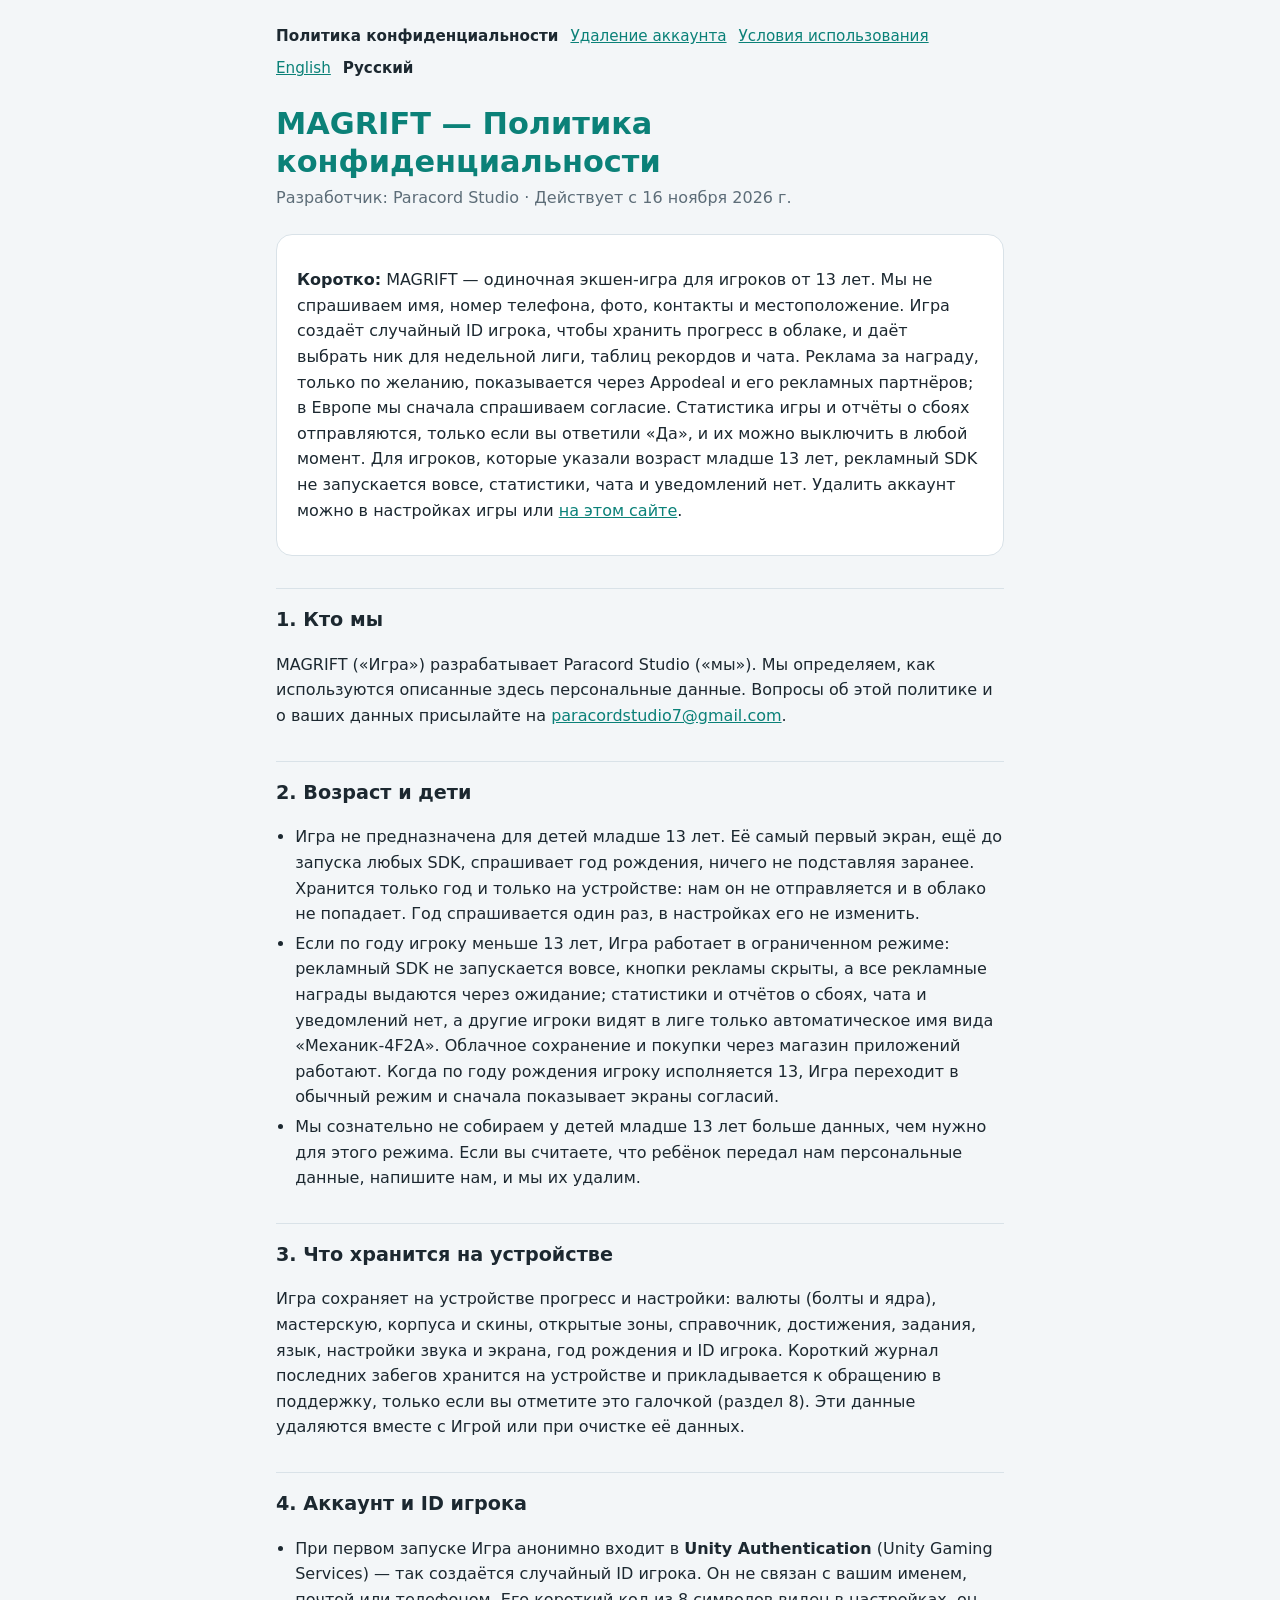
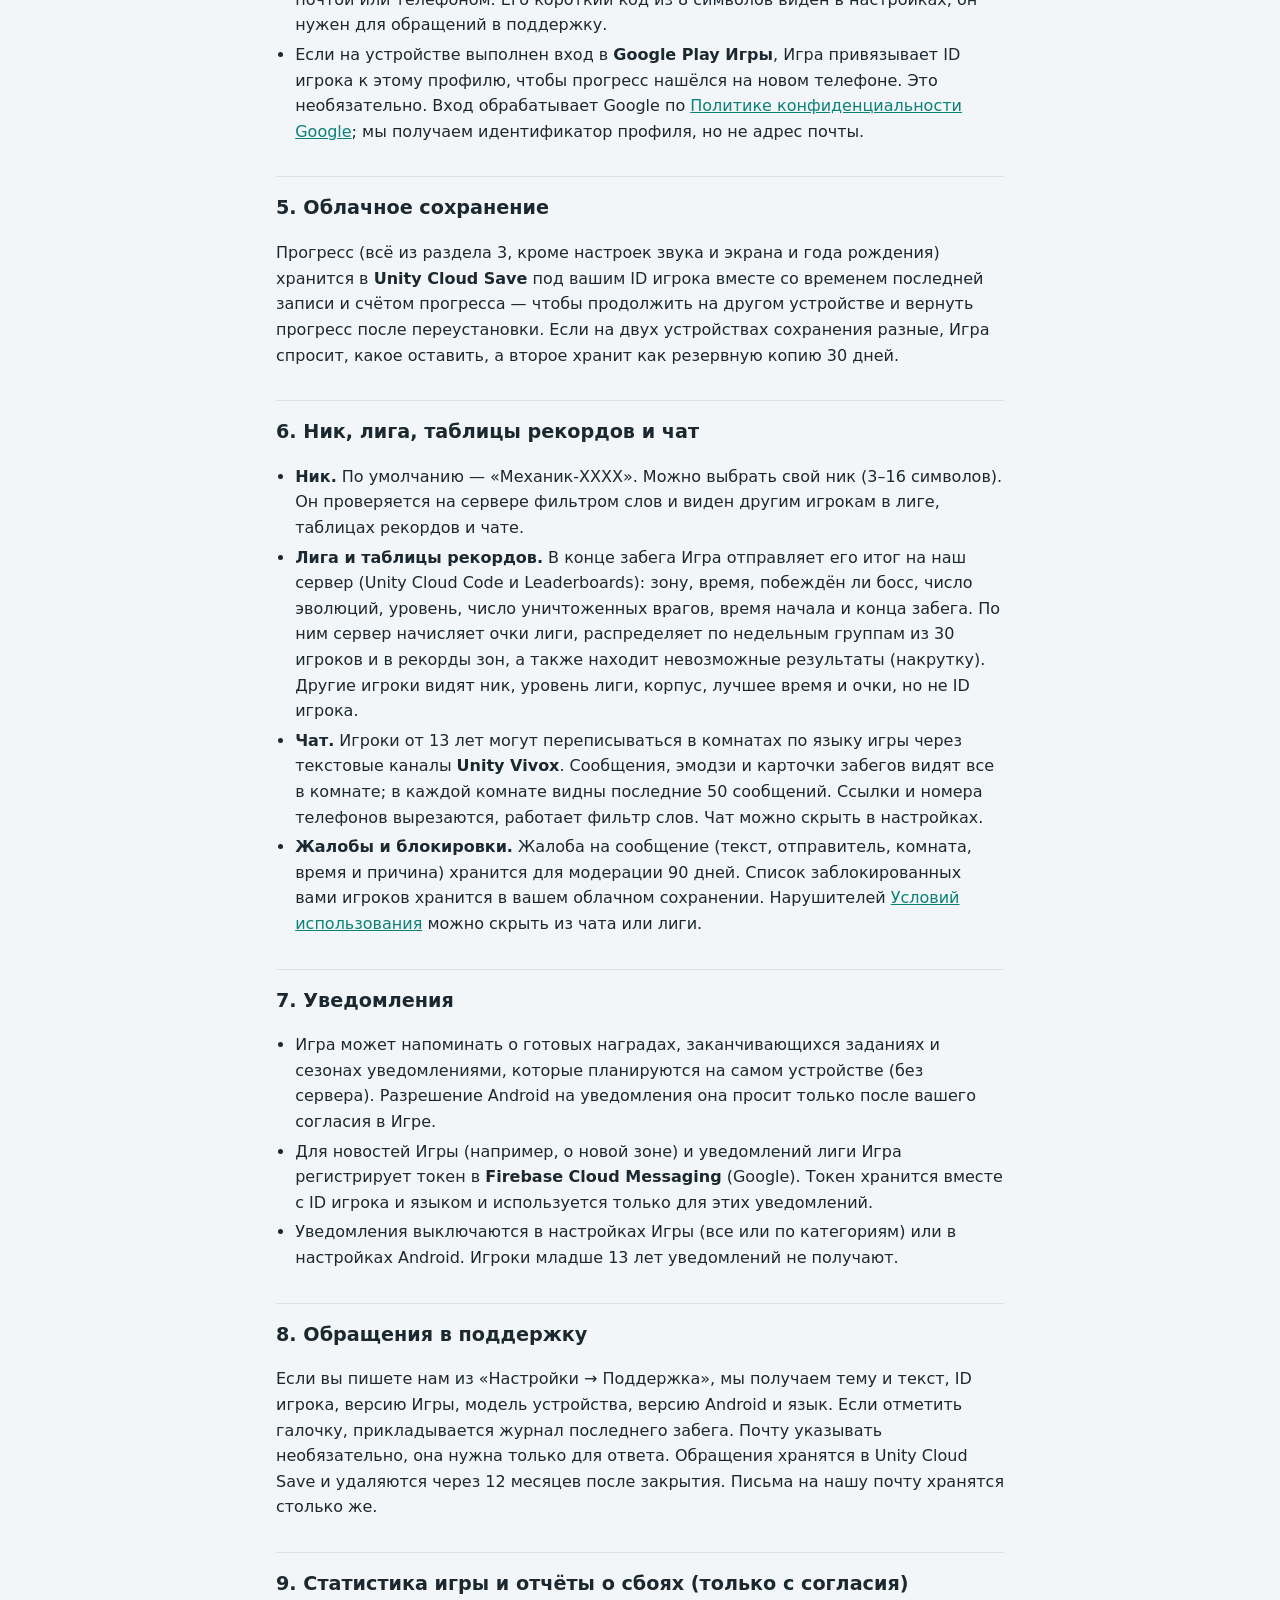
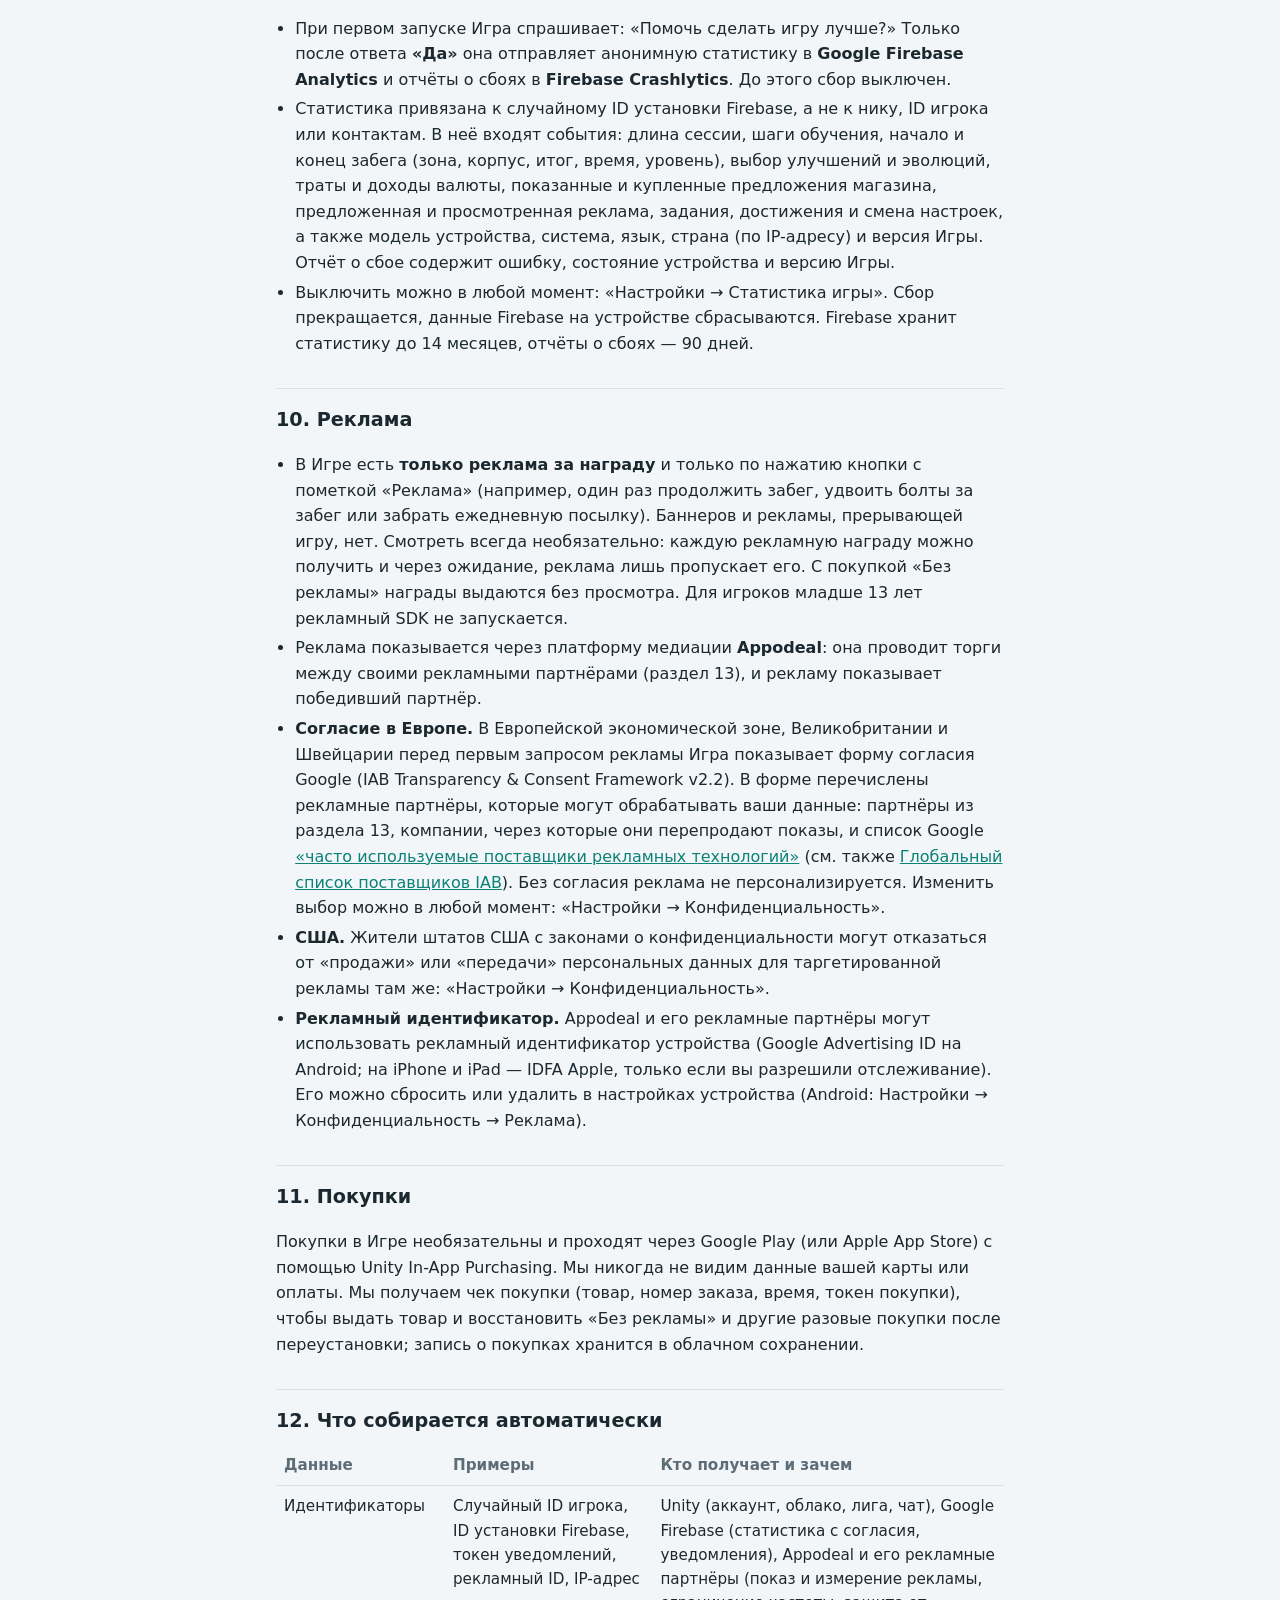
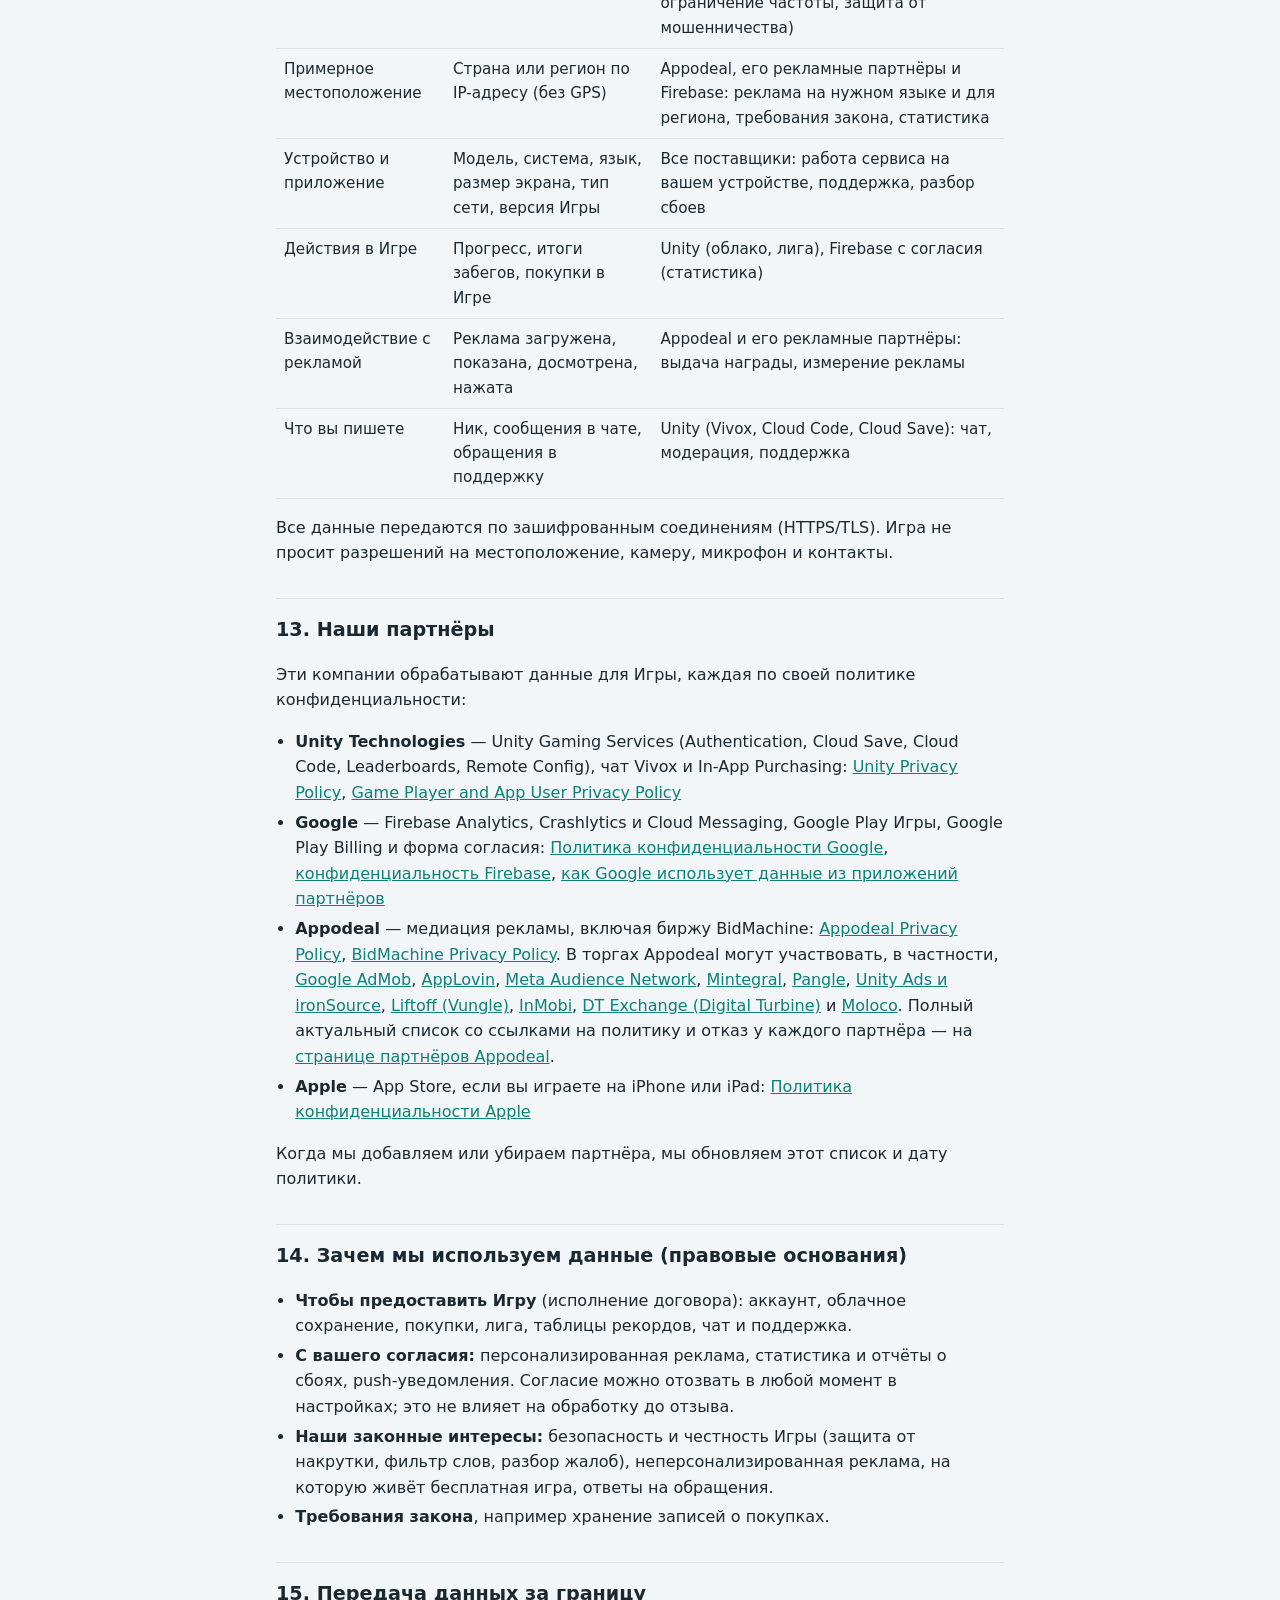
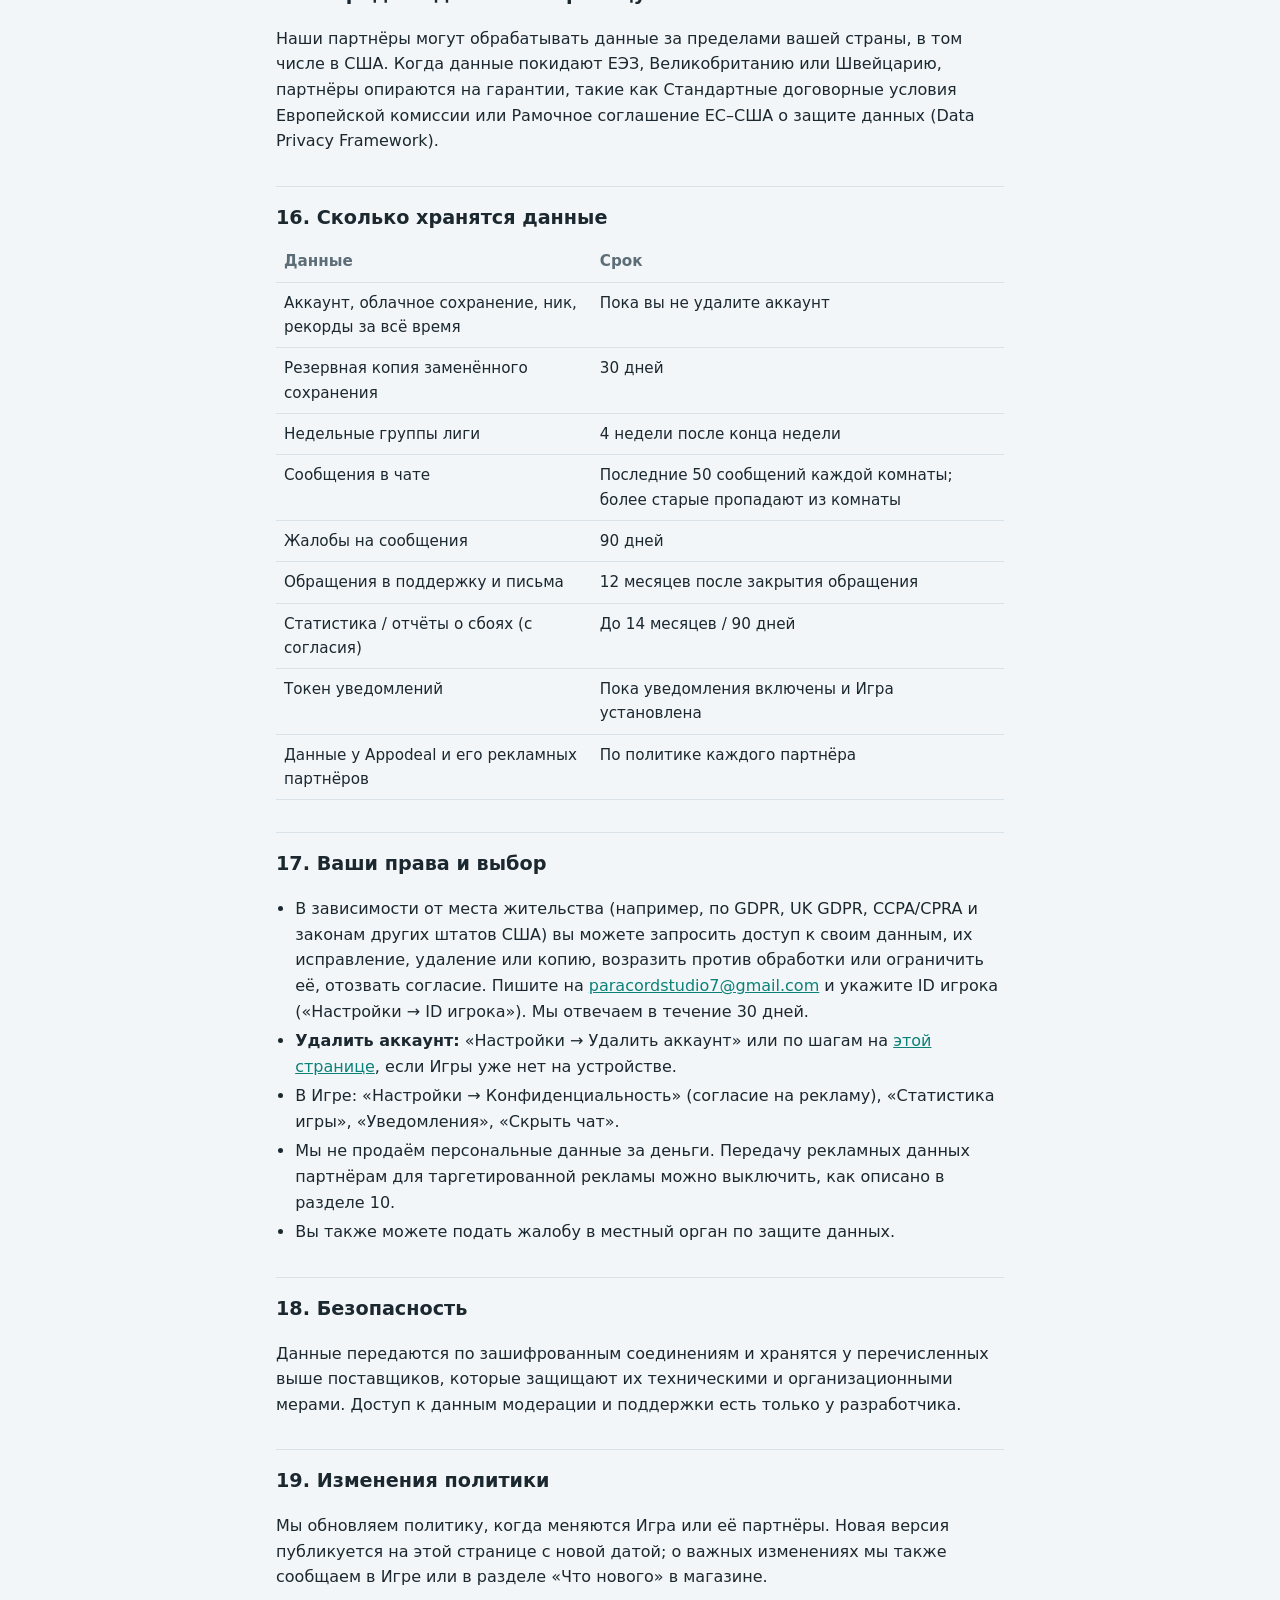
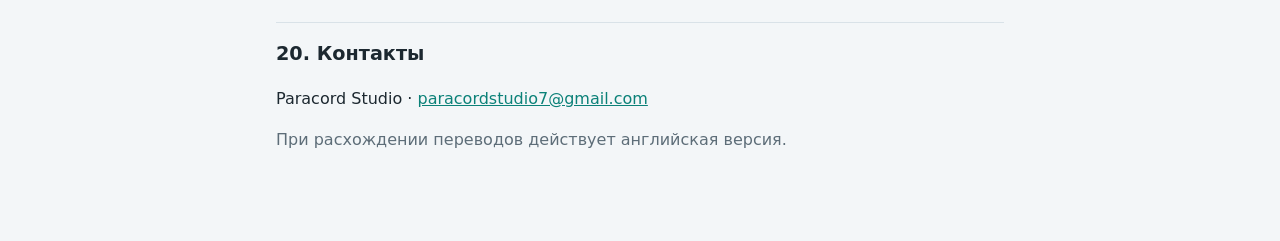
==== ru/index.html @ 168a45c0 "Ads through Appodeal instead of LevelPlay (partners list linked), age kept only on the device, under" ====
<!doctype html>
<html lang="ru">
<head>
<meta charset="utf-8">
<meta name="viewport" content="width=device-width, initial-scale=1">
<title>MAGRIFT — Политика конфиденциальности</title>
<link rel="stylesheet" href="../style.css">
</head>
<body>
<main>
  <nav>
    <span><strong>Политика конфиденциальности</strong> <a href="delete-account.html">Удаление аккаунта</a> <a href="terms.html">Условия использования</a></span>
    <span><a href="../">English</a> <strong>Русский</strong></span>
  </nav>

  <h1>MAGRIFT — Политика конфиденциальности</h1>
  <p class="meta">Разработчик: Paracord Studio · Действует с 16 ноября 2026 г.</p>

  <div class="card">
    <p><strong>Коротко:</strong> MAGRIFT — одиночная экшен-игра для игроков от 13 лет. Мы не спрашиваем имя, номер телефона,
    фото, контакты и местоположение. Игра создаёт случайный ID игрока, чтобы хранить прогресс в облаке, и даёт выбрать ник
    для недельной лиги, таблиц рекордов и чата. Реклама за награду, только по желанию, показывается через Appodeal и его
    рекламных партнёров; в Европе мы сначала спрашиваем согласие. Статистика игры и отчёты о сбоях отправляются, только если
    вы ответили «Да», и их можно выключить в любой момент. Для игроков, которые указали возраст младше 13 лет, рекламный SDK
    не запускается вовсе, статистики, чата и уведомлений нет. Удалить аккаунт можно в настройках игры или
    <a href="delete-account.html">на этом сайте</a>.</p>
  </div>

  <h2>1. Кто мы</h2>
  <p>MAGRIFT («Игра») разрабатывает Paracord Studio («мы»). Мы определяем, как используются описанные здесь персональные
  данные. Вопросы об этой политике и о ваших данных присылайте на
  <a href="mailto:paracordstudio7@gmail.com">paracordstudio7@gmail.com</a>.</p>

  <h2>2. Возраст и дети</h2>
  <ul>
    <li>Игра не предназначена для детей младше 13 лет. Её самый первый экран, ещё до запуска любых SDK, спрашивает год
    рождения, ничего не подставляя заранее. Хранится только год и только на устройстве: нам он не отправляется и в облако
    не попадает. Год спрашивается один раз, в настройках его не изменить.</li>
    <li>Если по году игроку меньше 13 лет, Игра работает в ограниченном режиме: рекламный SDK не запускается вовсе, кнопки
    рекламы скрыты, а все рекламные награды выдаются через ожидание; статистики и отчётов о сбоях, чата и уведомлений нет,
    а другие игроки видят в лиге только автоматическое имя вида «Механик-4F2A». Облачное сохранение и покупки через магазин
    приложений работают. Когда по году рождения игроку исполняется 13, Игра переходит в обычный режим и сначала показывает
    экраны согласий.</li>
    <li>Мы сознательно не собираем у детей младше 13 лет больше данных, чем нужно для этого режима. Если вы считаете, что
    ребёнок передал нам персональные данные, напишите нам, и мы их удалим.</li>
  </ul>

  <h2>3. Что хранится на устройстве</h2>
  <p>Игра сохраняет на устройстве прогресс и настройки: валюты (болты и ядра), мастерскую, корпуса и скины, открытые зоны,
  справочник, достижения, задания, язык, настройки звука и экрана, год рождения и ID игрока. Короткий журнал последних
  забегов хранится на устройстве и прикладывается к обращению в поддержку, только если вы отметите это галочкой (раздел 8).
  Эти данные удаляются вместе с Игрой или при очистке её данных.</p>

  <h2>4. Аккаунт и ID игрока</h2>
  <ul>
    <li>При первом запуске Игра анонимно входит в <strong>Unity Authentication</strong> (Unity Gaming Services) — так
    создаётся случайный ID игрока. Он не связан с вашим именем, почтой или телефоном. Его короткий код из 8 символов виден в
    настройках, он нужен для обращений в поддержку.</li>
    <li>Если на устройстве выполнен вход в <strong>Google Play Игры</strong>, Игра привязывает ID игрока к этому профилю,
    чтобы прогресс нашёлся на новом телефоне. Это необязательно. Вход обрабатывает Google по
    <a href="https://policies.google.com/privacy" rel="noopener">Политике конфиденциальности Google</a>; мы получаем
    идентификатор профиля, но не адрес почты.</li>
  </ul>

  <h2>5. Облачное сохранение</h2>
  <p>Прогресс (всё из раздела 3, кроме настроек звука и экрана и года рождения) хранится в <strong>Unity Cloud Save</strong> под вашим ID
  игрока вместе со временем последней записи и счётом прогресса — чтобы продолжить на другом устройстве и вернуть прогресс
  после переустановки. Если на двух устройствах сохранения разные, Игра спросит, какое оставить, а второе хранит как
  резервную копию 30 дней.</p>

  <h2>6. Ник, лига, таблицы рекордов и чат</h2>
  <ul>
    <li><strong>Ник.</strong> По умолчанию — «Механик-XXXX». Можно выбрать свой ник (3–16 символов). Он проверяется на
    сервере фильтром слов и виден другим игрокам в лиге, таблицах рекордов и чате.</li>
    <li><strong>Лига и таблицы рекордов.</strong> В конце забега Игра отправляет его итог на наш сервер (Unity Cloud Code и
    Leaderboards): зону, время, побеждён ли босс, число эволюций, уровень, число уничтоженных врагов, время начала и конца
    забега. По ним сервер начисляет очки лиги, распределяет по недельным группам из 30 игроков и в рекорды зон, а также
    находит невозможные результаты (накрутку). Другие игроки видят ник, уровень лиги, корпус, лучшее время и очки, но не ID
    игрока.</li>
    <li><strong>Чат.</strong> Игроки от 13 лет могут переписываться в комнатах по языку игры через текстовые каналы
    <strong>Unity Vivox</strong>. Сообщения, эмодзи и карточки забегов видят все в комнате; в каждой комнате видны последние
    50 сообщений. Ссылки и номера телефонов вырезаются, работает фильтр слов. Чат можно скрыть в настройках.</li>
    <li><strong>Жалобы и блокировки.</strong> Жалоба на сообщение (текст, отправитель, комната, время и причина) хранится для
    модерации 90 дней. Список заблокированных вами игроков хранится в вашем облачном сохранении. Нарушителей
    <a href="terms.html">Условий использования</a> можно скрыть из чата или лиги.</li>
  </ul>

  <h2>7. Уведомления</h2>
  <ul>
    <li>Игра может напоминать о готовых наградах, заканчивающихся заданиях и сезонах уведомлениями, которые планируются на
    самом устройстве (без сервера). Разрешение Android на уведомления она просит только после вашего согласия в Игре.</li>
    <li>Для новостей Игры (например, о новой зоне) и уведомлений лиги Игра регистрирует токен в <strong>Firebase Cloud
    Messaging</strong> (Google). Токен хранится вместе с ID игрока и языком и используется только для этих уведомлений.</li>
    <li>Уведомления выключаются в настройках Игры (все или по категориям) или в настройках Android. Игроки младше 13 лет
    уведомлений не получают.</li>
  </ul>

  <h2>8. Обращения в поддержку</h2>
  <p>Если вы пишете нам из «Настройки → Поддержка», мы получаем тему и текст, ID игрока, версию Игры, модель устройства,
  версию Android и язык. Если отметить галочку, прикладывается журнал последнего забега. Почту указывать необязательно, она
  нужна только для ответа. Обращения хранятся в Unity Cloud Save и удаляются через 12 месяцев после закрытия. Письма на нашу
  почту хранятся столько же.</p>

  <h2>9. Статистика игры и отчёты о сбоях (только с согласия)</h2>
  <ul>
    <li>При первом запуске Игра спрашивает: «Помочь сделать игру лучше?» Только после ответа <strong>«Да»</strong> она
    отправляет анонимную статистику в <strong>Google Firebase Analytics</strong> и отчёты о сбоях в <strong>Firebase
    Crashlytics</strong>. До этого сбор выключен.</li>
    <li>Статистика привязана к случайному ID установки Firebase, а не к нику, ID игрока или контактам. В неё входят события:
    длина сессии, шаги обучения, начало и конец забега (зона, корпус, итог, время, уровень), выбор улучшений и эволюций,
    траты и доходы валюты, показанные и купленные предложения магазина, предложенная и просмотренная реклама, задания,
    достижения и смена настроек, а также модель устройства, система, язык, страна (по IP-адресу) и версия Игры. Отчёт о сбое
    содержит ошибку, состояние устройства и версию Игры.</li>
    <li>Выключить можно в любой момент: «Настройки → Статистика игры». Сбор прекращается, данные Firebase на устройстве
    сбрасываются. Firebase хранит статистику до 14 месяцев, отчёты о сбоях — 90 дней.</li>
  </ul>

  <h2>10. Реклама</h2>
  <ul>
    <li>В Игре есть <strong>только реклама за награду</strong> и только по нажатию кнопки с пометкой «Реклама» (например,
    один раз продолжить забег, удвоить болты за забег или забрать ежедневную посылку). Баннеров и рекламы, прерывающей игру,
    нет. Смотреть всегда необязательно: каждую рекламную награду можно получить и через ожидание, реклама лишь пропускает
    его. С покупкой «Без рекламы» награды выдаются без просмотра. Для игроков младше 13 лет рекламный SDK не запускается.</li>
    <li>Реклама показывается через платформу медиации <strong>Appodeal</strong>: она проводит торги между своими рекламными
    партнёрами (раздел 13), и рекламу показывает победивший партнёр.</li>
    <li><strong>Согласие в Европе.</strong> В Европейской экономической зоне, Великобритании и Швейцарии перед первым
    запросом рекламы Игра показывает форму согласия Google (IAB Transparency &amp; Consent Framework v2.2). В форме перечислены
    рекламные партнёры, которые могут обрабатывать ваши данные: партнёры из раздела 13, компании, через которые они перепродают
    показы, и список Google <a href="https://support.google.com/admob/answer/9012903" rel="noopener">«часто используемые
    поставщики рекламных технологий»</a> (см. также <a href="https://iabeurope.eu/vendor-list-tcf/" rel="noopener">Глобальный
    список поставщиков IAB</a>). Без согласия реклама не персонализируется. Изменить выбор можно в любой момент: «Настройки →
    Конфиденциальность».</li>
    <li><strong>США.</strong> Жители штатов США с законами о конфиденциальности могут отказаться от «продажи» или «передачи»
    персональных данных для таргетированной рекламы там же: «Настройки → Конфиденциальность».</li>
    <li><strong>Рекламный идентификатор.</strong> Appodeal и его рекламные партнёры могут использовать рекламный идентификатор устройства
    (Google Advertising ID на Android; на iPhone и iPad — IDFA Apple, только если вы разрешили отслеживание). Его можно
    сбросить или удалить в настройках устройства (Android: Настройки → Конфиденциальность → Реклама).</li>
  </ul>

  <h2>11. Покупки</h2>
  <p>Покупки в Игре необязательны и проходят через Google Play (или Apple App Store) с помощью Unity In-App Purchasing. Мы
  никогда не видим данные вашей карты или оплаты. Мы получаем чек покупки (товар, номер заказа, время, токен покупки), чтобы
  выдать товар и восстановить «Без рекламы» и другие разовые покупки после переустановки; запись о покупках хранится в
  облачном сохранении.</p>

  <h2>12. Что собирается автоматически</h2>
  <div class="table-wrap">
  <table>
    <thead><tr><th>Данные</th><th>Примеры</th><th>Кто получает и зачем</th></tr></thead>
    <tbody>
      <tr><td>Идентификаторы</td><td>Случайный ID игрока, ID установки Firebase, токен уведомлений, рекламный ID, IP-адрес</td><td>Unity (аккаунт, облако, лига, чат), Google Firebase (статистика с согласия, уведомления), Appodeal и его рекламные партнёры (показ и измерение рекламы, ограничение частоты, защита от мошенничества)</td></tr>
      <tr><td>Примерное местоположение</td><td>Страна или регион по IP-адресу (без GPS)</td><td>Appodeal, его рекламные партнёры и Firebase: реклама на нужном языке и для региона, требования закона, статистика</td></tr>
      <tr><td>Устройство и приложение</td><td>Модель, система, язык, размер экрана, тип сети, версия Игры</td><td>Все поставщики: работа сервиса на вашем устройстве, поддержка, разбор сбоев</td></tr>
      <tr><td>Действия в Игре</td><td>Прогресс, итоги забегов, покупки в Игре</td><td>Unity (облако, лига), Firebase с согласия (статистика)</td></tr>
      <tr><td>Взаимодействие с рекламой</td><td>Реклама загружена, показана, досмотрена, нажата</td><td>Appodeal и его рекламные партнёры: выдача награды, измерение рекламы</td></tr>
      <tr><td>Что вы пишете</td><td>Ник, сообщения в чате, обращения в поддержку</td><td>Unity (Vivox, Cloud Code, Cloud Save): чат, модерация, поддержка</td></tr>
    </tbody>
  </table>
  </div>
  <p>Все данные передаются по зашифрованным соединениям (HTTPS/TLS). Игра не просит разрешений на местоположение, камеру,
  микрофон и контакты.</p>

  <h2>13. Наши партнёры</h2>
  <p>Эти компании обрабатывают данные для Игры, каждая по своей политике конфиденциальности:</p>
  <ul>
    <li><strong>Unity Technologies</strong> — Unity Gaming Services (Authentication, Cloud Save, Cloud Code, Leaderboards,
    Remote Config), чат Vivox и In-App Purchasing:
    <a href="https://unity.com/legal/privacy-policy" rel="noopener">Unity Privacy Policy</a>,
    <a href="https://unity.com/legal/game-player-and-app-user-privacy-policy" rel="noopener">Game Player and App User Privacy Policy</a></li>
    <li><strong>Google</strong> — Firebase Analytics, Crashlytics и Cloud Messaging, Google Play Игры, Google Play Billing
    и форма согласия: <a href="https://policies.google.com/privacy" rel="noopener">Политика конфиденциальности
    Google</a>, <a href="https://firebase.google.com/support/privacy" rel="noopener">конфиденциальность Firebase</a>,
    <a href="https://policies.google.com/technologies/partner-sites" rel="noopener">как Google использует данные из приложений
    партнёров</a></li>
    <li><strong>Appodeal</strong> — медиация рекламы, включая биржу BidMachine:
    <a href="https://appodeal.com/privacy-policy/" rel="noopener">Appodeal Privacy Policy</a>,
    <a href="https://www.bidmachine.com/privacy-policy" rel="noopener">BidMachine Privacy Policy</a>.
    В торгах Appodeal могут участвовать, в частности,
      <a href="https://policies.google.com/privacy" rel="noopener">Google AdMob</a>,
      <a href="https://legal.applovin.com/privacy/" rel="noopener">AppLovin</a>,
      <a href="https://www.facebook.com/privacy/policy/" rel="noopener">Meta Audience Network</a>,
      <a href="https://www.mintegral.com/en/privacy" rel="noopener">Mintegral</a>,
      <a href="https://www.pangleglobal.com/privacy/enduser-en" rel="noopener">Pangle</a>,
      <a href="https://unity.com/legal/game-player-and-app-user-privacy-policy" rel="noopener">Unity Ads и ironSource</a>,
      <a href="https://liftoff.ai/privacy-policy/" rel="noopener">Liftoff (Vungle)</a>,
      <a href="https://advertising.inmobi.com/privacy-policy" rel="noopener">InMobi</a>,
      <a href="https://www.digitalturbine.com/legal/privacy-policy" rel="noopener">DT Exchange (Digital Turbine)</a> и
      <a href="https://www.moloco.com/terms-and-policies/privacy-portal" rel="noopener">Moloco</a>. Полный актуальный список
      со ссылками на политику и отказ у каждого партнёра — на
      <a href="https://appodeal.com/partners-privacy-policies/" rel="noopener">странице партнёров Appodeal</a>.</li>
    <li><strong>Apple</strong> — App Store, если вы играете на iPhone или iPad:
    <a href="https://www.apple.com/legal/privacy/" rel="noopener">Политика конфиденциальности Apple</a></li>
  </ul>
  <p>Когда мы добавляем или убираем партнёра, мы обновляем этот список и дату политики.</p>

  <h2>14. Зачем мы используем данные (правовые основания)</h2>
  <ul>
    <li><strong>Чтобы предоставить Игру</strong> (исполнение договора): аккаунт, облачное сохранение, покупки, лига, таблицы
    рекордов, чат и поддержка.</li>
    <li><strong>С вашего согласия:</strong> персонализированная реклама, статистика и отчёты о сбоях, push-уведомления.
    Согласие можно отозвать в любой момент в настройках; это не влияет на обработку до отзыва.</li>
    <li><strong>Наши законные интересы:</strong> безопасность и честность Игры (защита от накрутки, фильтр слов, разбор
    жалоб), неперсонализированная реклама, на которую живёт бесплатная игра, ответы на обращения.</li>
    <li><strong>Требования закона</strong>, например хранение записей о покупках.</li>
  </ul>

  <h2>15. Передача данных за границу</h2>
  <p>Наши партнёры могут обрабатывать данные за пределами вашей страны, в том числе в США. Когда данные покидают ЕЭЗ,
  Великобританию или Швейцарию, партнёры опираются на гарантии, такие как Стандартные договорные условия Европейской комиссии
  или Рамочное соглашение ЕС–США о защите данных (Data Privacy Framework).</p>

  <h2>16. Сколько хранятся данные</h2>
  <div class="table-wrap">
  <table>
    <thead><tr><th>Данные</th><th>Срок</th></tr></thead>
    <tbody>
      <tr><td>Аккаунт, облачное сохранение, ник, рекорды за всё время</td><td>Пока вы не удалите аккаунт</td></tr>
      <tr><td>Резервная копия заменённого сохранения</td><td>30 дней</td></tr>
      <tr><td>Недельные группы лиги</td><td>4 недели после конца недели</td></tr>
      <tr><td>Сообщения в чате</td><td>Последние 50 сообщений каждой комнаты; более старые пропадают из комнаты</td></tr>
      <tr><td>Жалобы на сообщения</td><td>90 дней</td></tr>
      <tr><td>Обращения в поддержку и письма</td><td>12 месяцев после закрытия обращения</td></tr>
      <tr><td>Статистика / отчёты о сбоях (с согласия)</td><td>До 14 месяцев / 90 дней</td></tr>
      <tr><td>Токен уведомлений</td><td>Пока уведомления включены и Игра установлена</td></tr>
      <tr><td>Данные у Appodeal и его рекламных партнёров</td><td>По политике каждого партнёра</td></tr>
    </tbody>
  </table>
  </div>

  <h2>17. Ваши права и выбор</h2>
  <ul>
    <li>В зависимости от места жительства (например, по GDPR, UK GDPR, CCPA/CPRA и законам других штатов США) вы можете
    запросить доступ к своим данным, их исправление, удаление или копию, возразить против обработки или ограничить её,
    отозвать согласие. Пишите на <a href="mailto:paracordstudio7@gmail.com">paracordstudio7@gmail.com</a> и укажите ID игрока
    («Настройки → ID игрока»). Мы отвечаем в течение 30 дней.</li>
    <li><strong>Удалить аккаунт:</strong> «Настройки → Удалить аккаунт» или по шагам на <a href="delete-account.html">этой
    странице</a>, если Игры уже нет на устройстве.</li>
    <li>В Игре: «Настройки → Конфиденциальность» (согласие на рекламу), «Статистика игры», «Уведомления», «Скрыть чат».</li>
    <li>Мы не продаём персональные данные за деньги. Передачу рекламных данных партнёрам для таргетированной рекламы можно
    выключить, как описано в разделе 10.</li>
    <li>Вы также можете подать жалобу в местный орган по защите данных.</li>
  </ul>

  <h2>18. Безопасность</h2>
  <p>Данные передаются по зашифрованным соединениям и хранятся у перечисленных выше поставщиков, которые защищают их
  техническими и организационными мерами. Доступ к данным модерации и поддержки есть только у разработчика.</p>

  <h2>19. Изменения политики</h2>
  <p>Мы обновляем политику, когда меняются Игра или её партнёры. Новая версия публикуется на этой странице с новой датой;
  о важных изменениях мы также сообщаем в Игре или в разделе «Что нового» в магазине.</p>

  <h2>20. Контакты</h2>
  <p>Paracord Studio · <a href="mailto:paracordstudio7@gmail.com">paracordstudio7@gmail.com</a></p>
  <p class="meta">При расхождении переводов действует английская версия.</p>
</main>
</body>
</html>
---- style.css ----
:root { --bg: #f3f6f8; --text: #1c2830; --muted: #5d6d78; --accent: #0b8178; --card: #ffffff; --line: #d9e2e8; }
@media (prefers-color-scheme: dark) {
  :root { --bg: #11171c; --text: #e4ecf0; --muted: #9fb0ba; --accent: #45d3c4; --card: #1a2229; --line: #2b3741; }
}
* { box-sizing: border-box; }
body { margin: 0; background: var(--bg); color: var(--text); font: 16px/1.6 system-ui, -apple-system, "Segoe UI", Roboto, sans-serif; }
main { max-width: 760px; margin: 0 auto; padding: 24px 16px 64px; }
nav { display: flex; flex-wrap: wrap; justify-content: space-between; gap: 8px 16px; font-size: 0.95rem; margin: 0 0 24px; }
nav span { display: inline-flex; flex-wrap: wrap; gap: 4px 12px; }
nav strong { color: var(--text); }
h1 { color: var(--accent); font-size: 1.9rem; line-height: 1.25; margin: 0 0 4px; }
h2 { font-size: 1.2rem; margin: 32px 0 8px; padding-top: 16px; border-top: 1px solid var(--line); }
h3 { font-size: 1.05rem; margin: 20px 0 6px; }
.meta { color: var(--muted); margin: 0 0 24px; }
.card { background: var(--card); border: 1px solid var(--line); border-radius: 16px; padding: 16px 20px; }
ul, ol { padding-left: 1.2em; }
li { margin: 4px 0; }
a { color: var(--accent); }
table { width: 100%; border-collapse: collapse; font-size: 0.95rem; }
th, td { text-align: left; vertical-align: top; padding: 8px; border-bottom: 1px solid var(--line); }
th { color: var(--muted); font-weight: 600; }
.table-wrap { overflow-x: auto; }
code { font-size: 0.95em; }
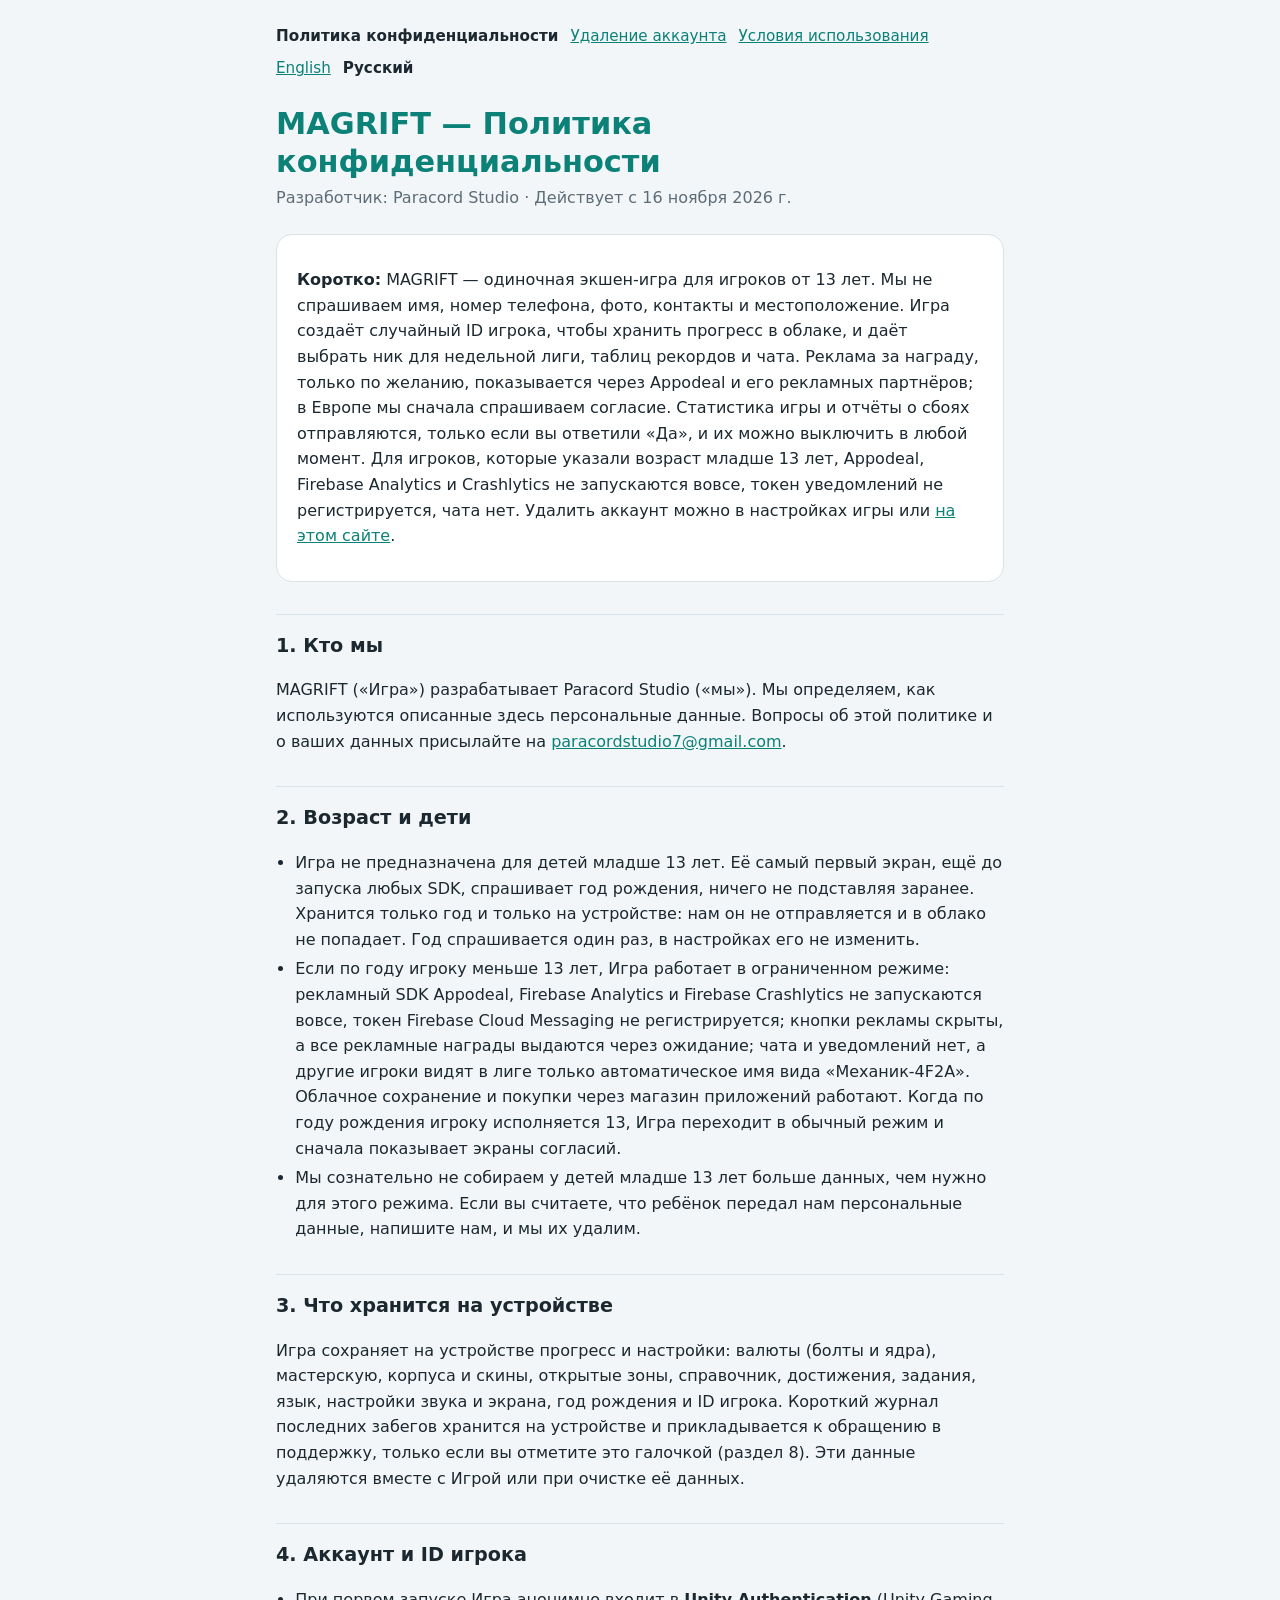
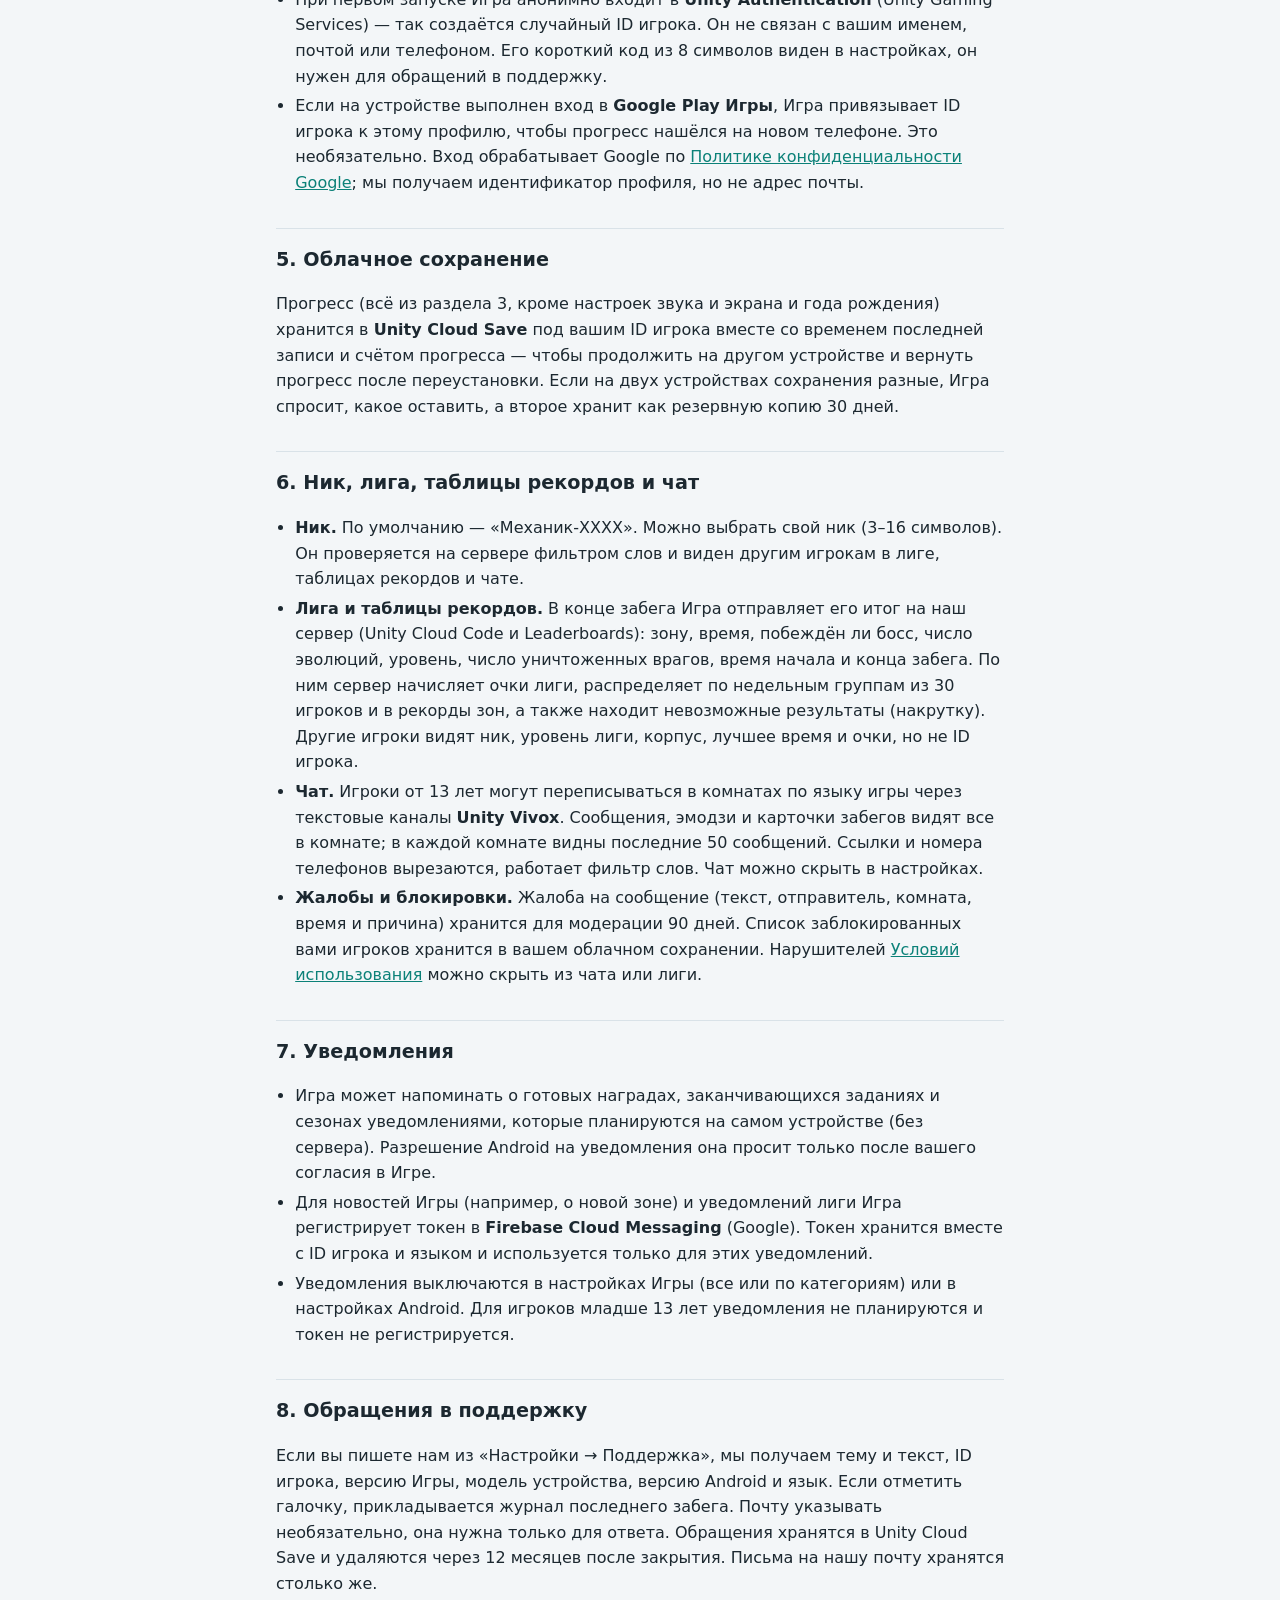
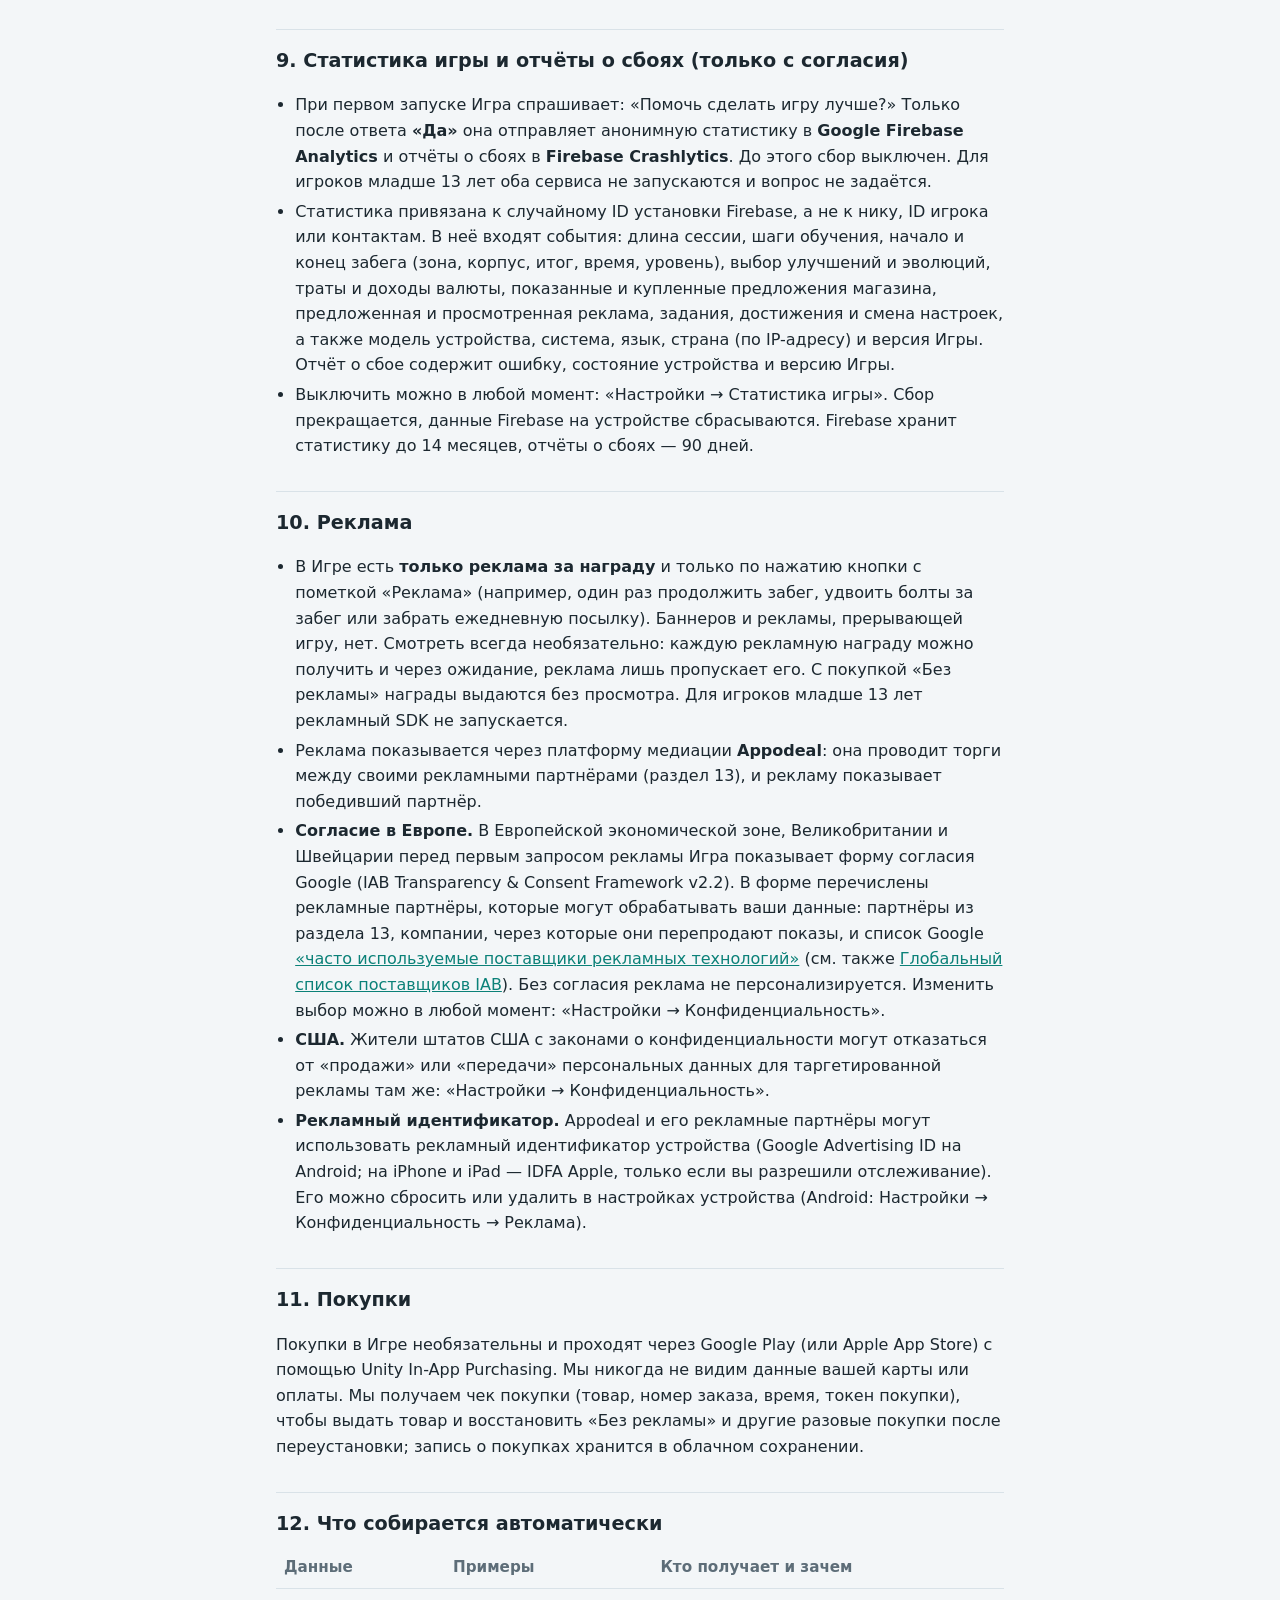
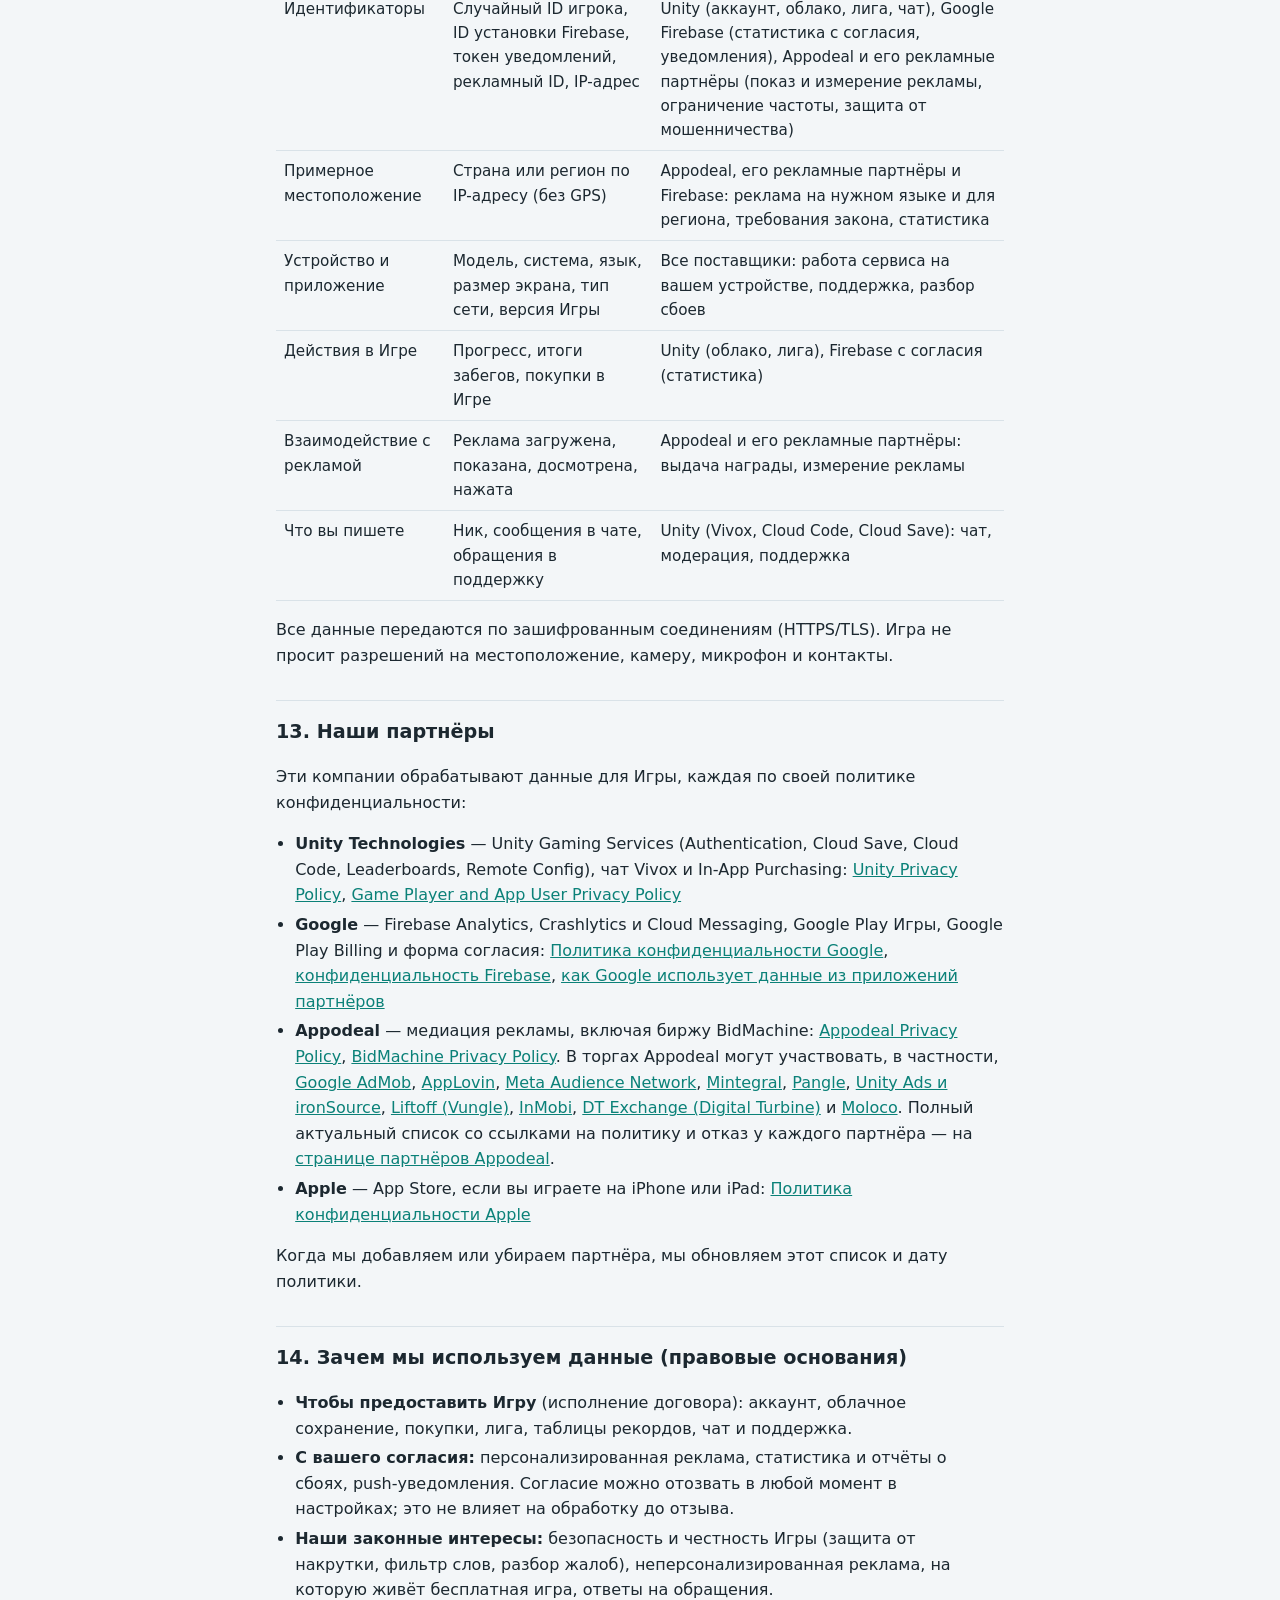
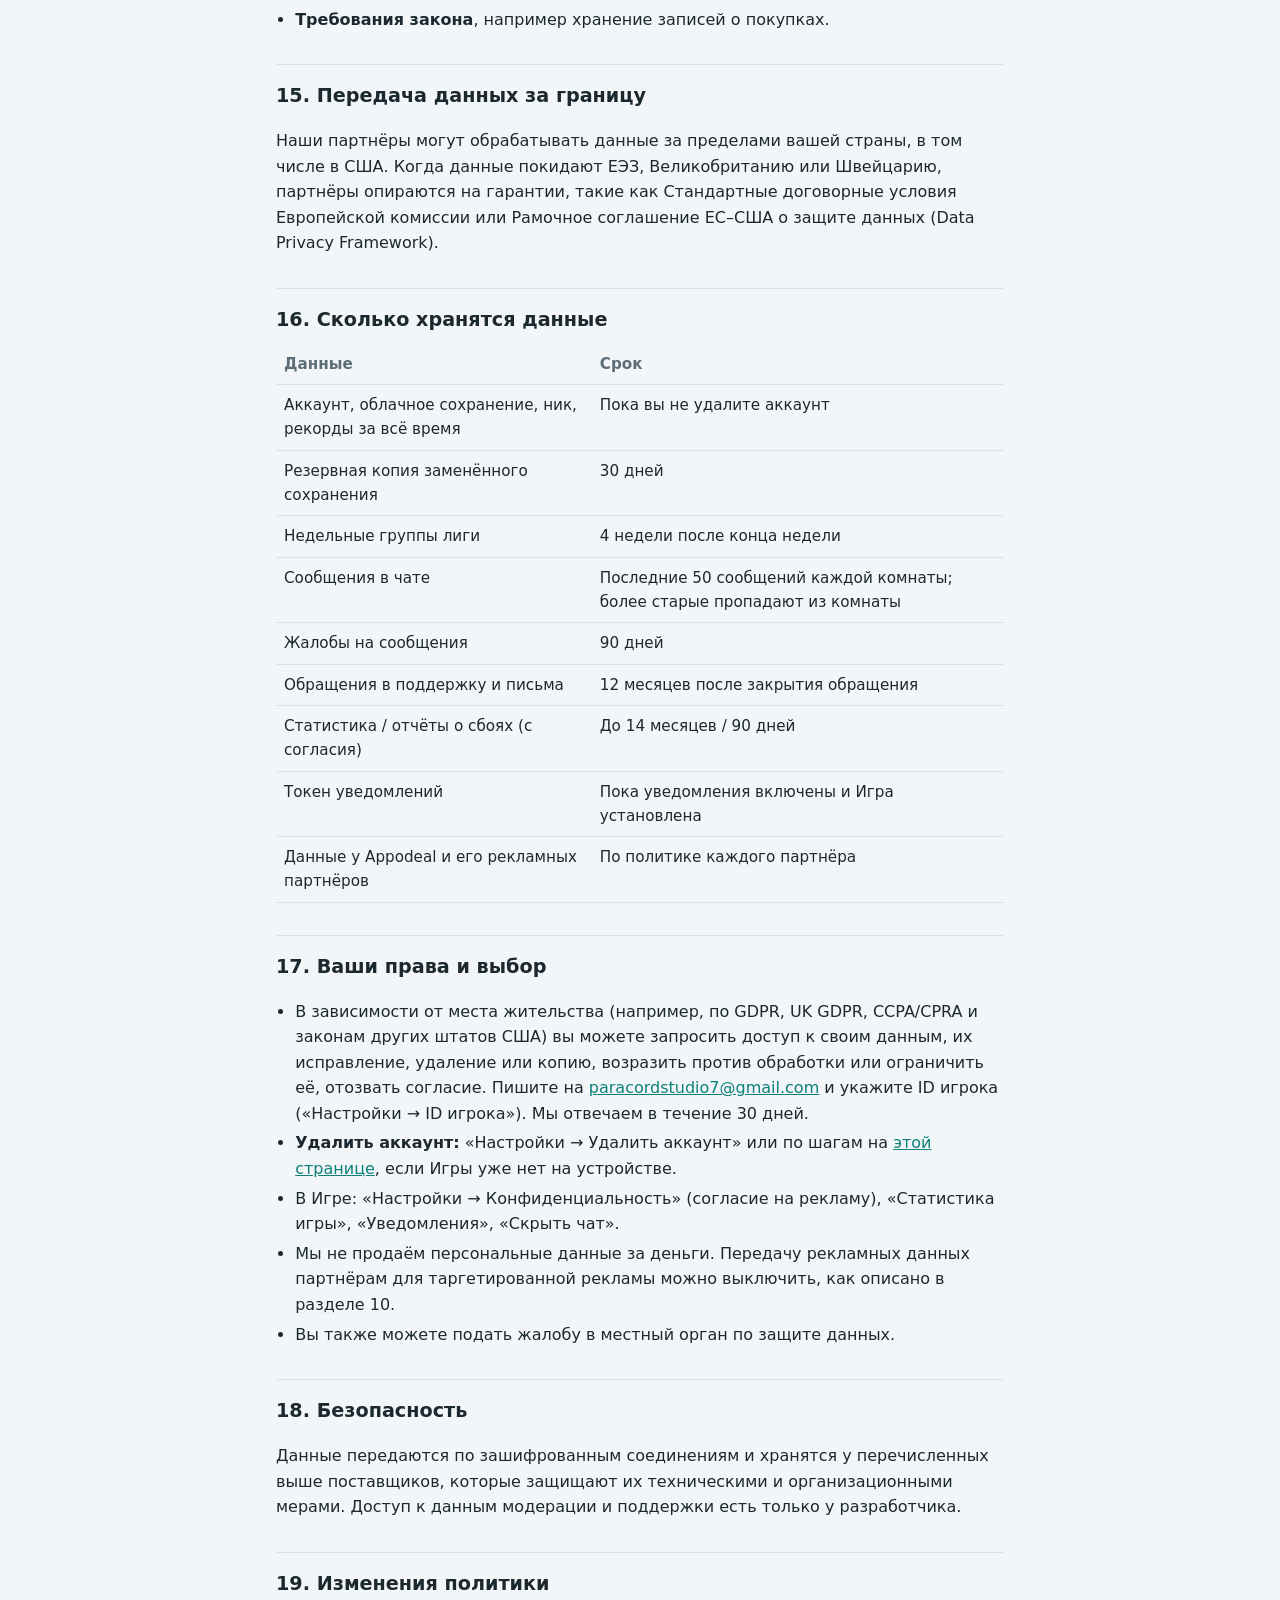
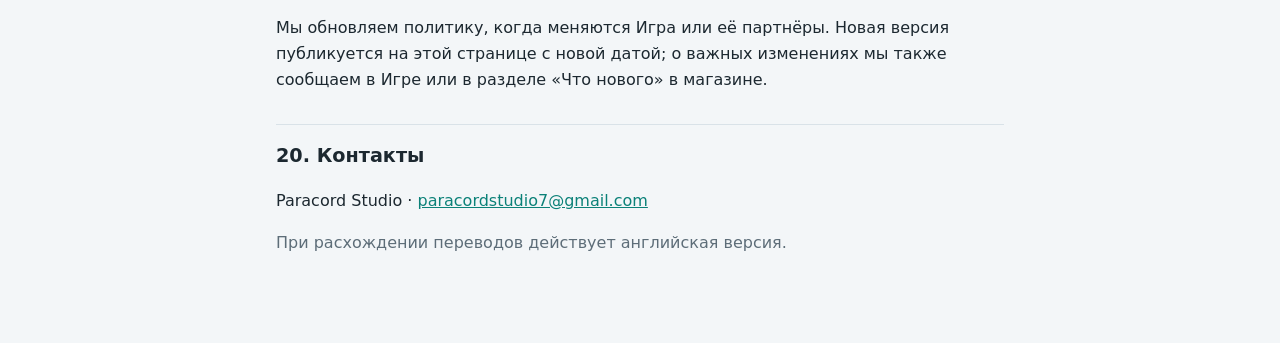
==== commit dcc3a714: "Under-13 mode: Appodeal, Firebase Analytics and Crashlytics are not started and no FCM token is regi" ====
--- a/ru/index.html
+++ b/ru/index.html
@@ -21,8 +21,9 @@
     фото, контакты и местоположение. Игра создаёт случайный ID игрока, чтобы хранить прогресс в облаке, и даёт выбрать ник
     для недельной лиги, таблиц рекордов и чата. Реклама за награду, только по желанию, показывается через Appodeal и его
     рекламных партнёров; в Европе мы сначала спрашиваем согласие. Статистика игры и отчёты о сбоях отправляются, только если
-    вы ответили «Да», и их можно выключить в любой момент. Для игроков, которые указали возраст младше 13 лет, рекламный SDK
-    не запускается вовсе, статистики, чата и уведомлений нет. Удалить аккаунт можно в настройках игры или
+    вы ответили «Да», и их можно выключить в любой момент. Для игроков, которые указали возраст младше 13 лет, Appodeal,
+    Firebase Analytics и Crashlytics не запускаются вовсе, токен уведомлений не регистрируется, чата нет. Удалить аккаунт
+    можно в настройках игры или
     <a href="delete-account.html">на этом сайте</a>.</p>
   </div>
 
@@ -36,9 +37,10 @@
     <li>Игра не предназначена для детей младше 13 лет. Её самый первый экран, ещё до запуска любых SDK, спрашивает год
     рождения, ничего не подставляя заранее. Хранится только год и только на устройстве: нам он не отправляется и в облако
     не попадает. Год спрашивается один раз, в настройках его не изменить.</li>
-    <li>Если по году игроку меньше 13 лет, Игра работает в ограниченном режиме: рекламный SDK не запускается вовсе, кнопки
-    рекламы скрыты, а все рекламные награды выдаются через ожидание; статистики и отчётов о сбоях, чата и уведомлений нет,
-    а другие игроки видят в лиге только автоматическое имя вида «Механик-4F2A». Облачное сохранение и покупки через магазин
+    <li>Если по году игроку меньше 13 лет, Игра работает в ограниченном режиме: рекламный SDK Appodeal, Firebase Analytics
+    и Firebase Crashlytics не запускаются вовсе, токен Firebase Cloud Messaging не регистрируется; кнопки рекламы скрыты, а
+    все рекламные награды выдаются через ожидание; чата и уведомлений нет, а другие игроки видят в лиге только
+    автоматическое имя вида «Механик-4F2A». Облачное сохранение и покупки через магазин
     приложений работают. Когда по году рождения игроку исполняется 13, Игра переходит в обычный режим и сначала показывает
     экраны согласий.</li>
     <li>Мы сознательно не собираем у детей младше 13 лет больше данных, чем нужно для этого режима. Если вы считаете, что
@@ -91,8 +93,8 @@
     самом устройстве (без сервера). Разрешение Android на уведомления она просит только после вашего согласия в Игре.</li>
     <li>Для новостей Игры (например, о новой зоне) и уведомлений лиги Игра регистрирует токен в <strong>Firebase Cloud
     Messaging</strong> (Google). Токен хранится вместе с ID игрока и языком и используется только для этих уведомлений.</li>
-    <li>Уведомления выключаются в настройках Игры (все или по категориям) или в настройках Android. Игроки младше 13 лет
-    уведомлений не получают.</li>
+    <li>Уведомления выключаются в настройках Игры (все или по категориям) или в настройках Android. Для игроков младше 13
+    лет уведомления не планируются и токен не регистрируется.</li>
   </ul>
 
   <h2>8. Обращения в поддержку</h2>
@@ -105,7 +107,8 @@
   <ul>
     <li>При первом запуске Игра спрашивает: «Помочь сделать игру лучше?» Только после ответа <strong>«Да»</strong> она
     отправляет анонимную статистику в <strong>Google Firebase Analytics</strong> и отчёты о сбоях в <strong>Firebase
-    Crashlytics</strong>. До этого сбор выключен.</li>
+    Crashlytics</strong>. До этого сбор выключен. Для игроков младше 13 лет оба сервиса не запускаются и вопрос не
+    задаётся.</li>
     <li>Статистика привязана к случайному ID установки Firebase, а не к нику, ID игрока или контактам. В неё входят события:
     длина сессии, шаги обучения, начало и конец забега (зона, корпус, итог, время, уровень), выбор улучшений и эволюций,
     траты и доходы валюты, показанные и купленные предложения магазина, предложенная и просмотренная реклама, задания,
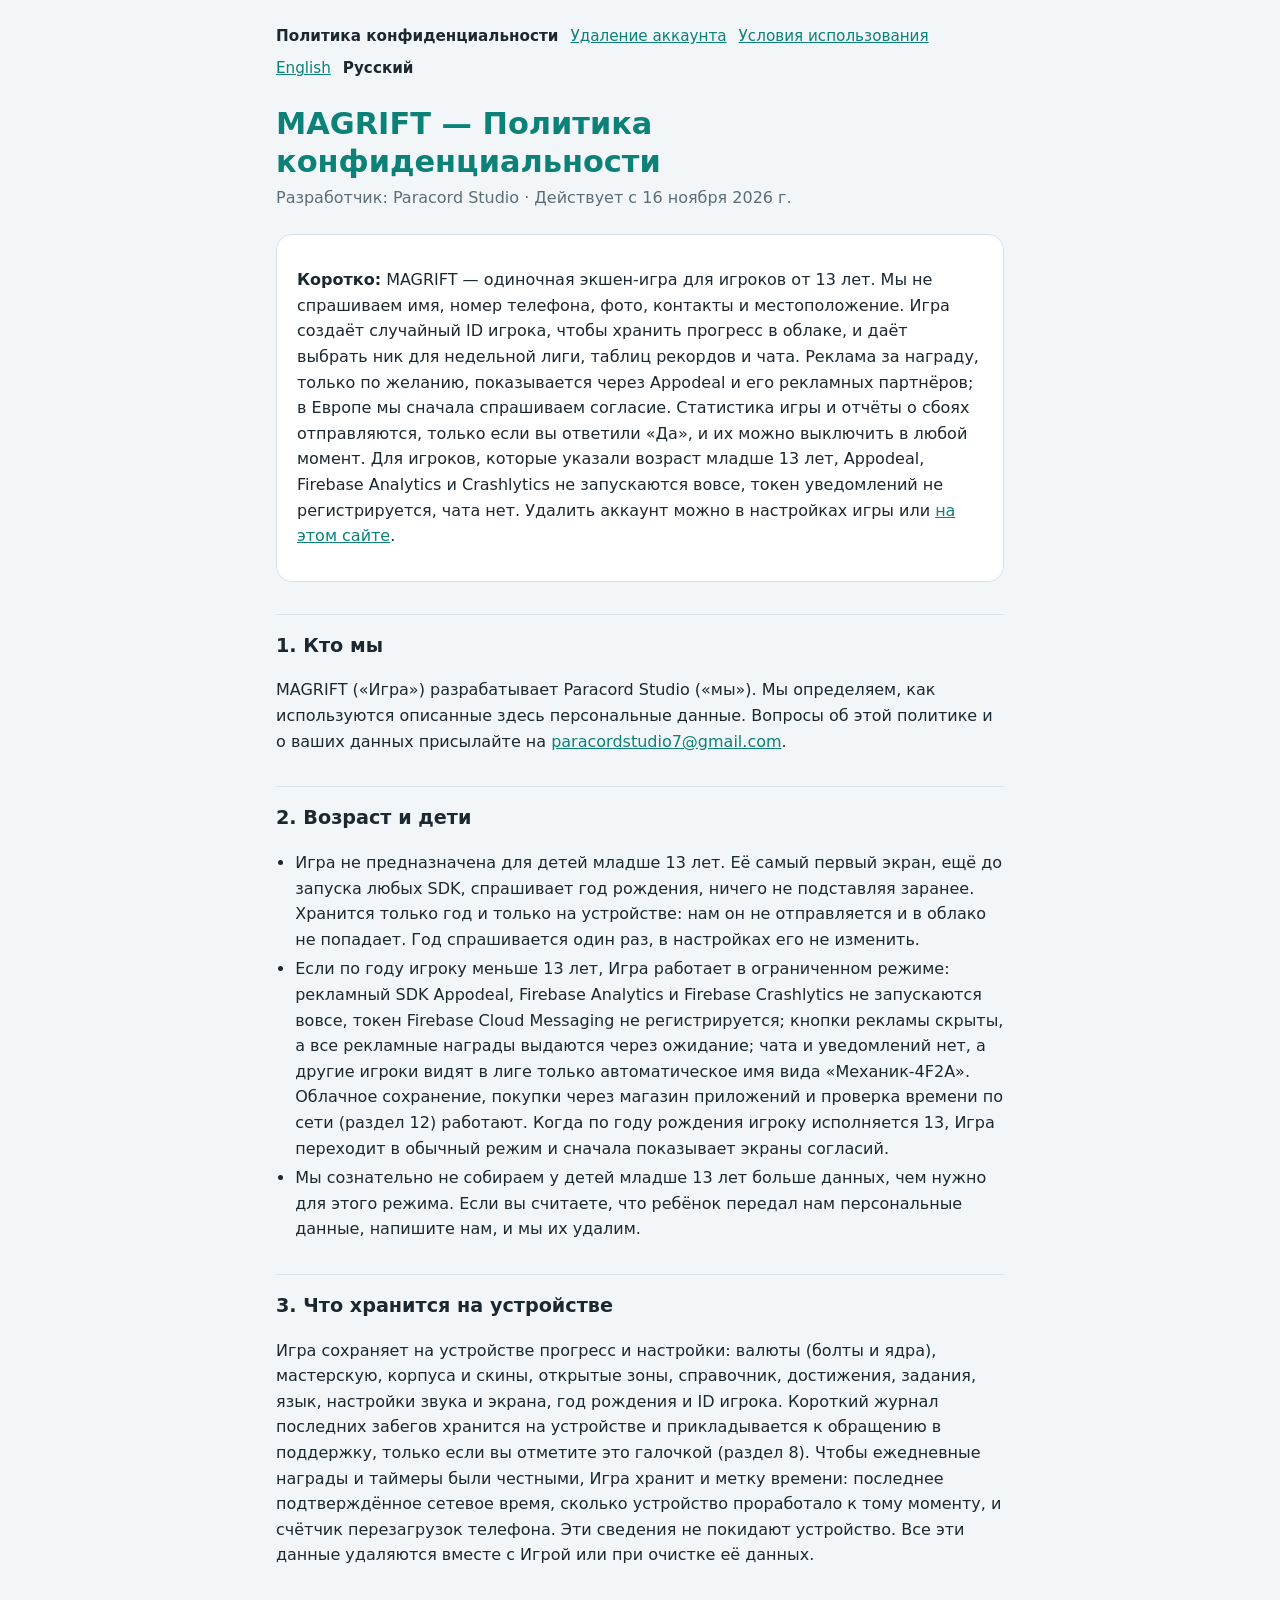
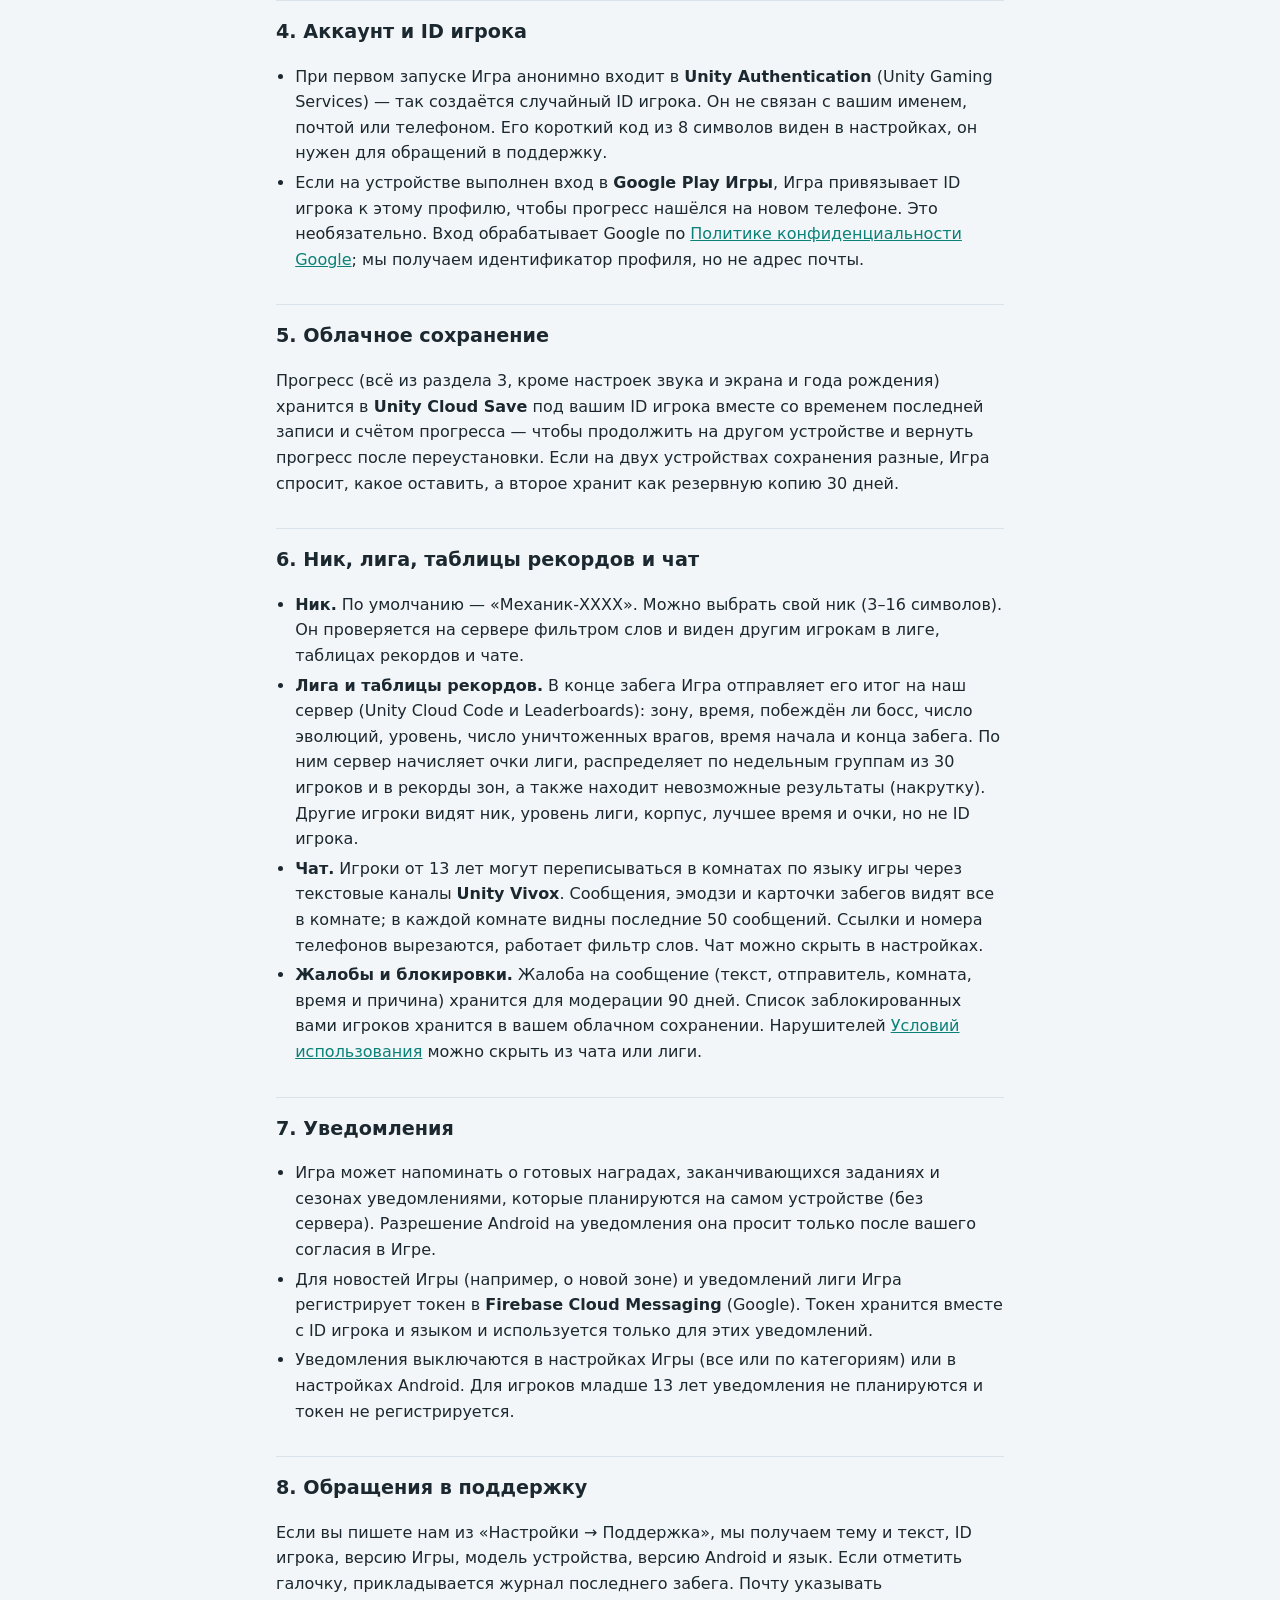
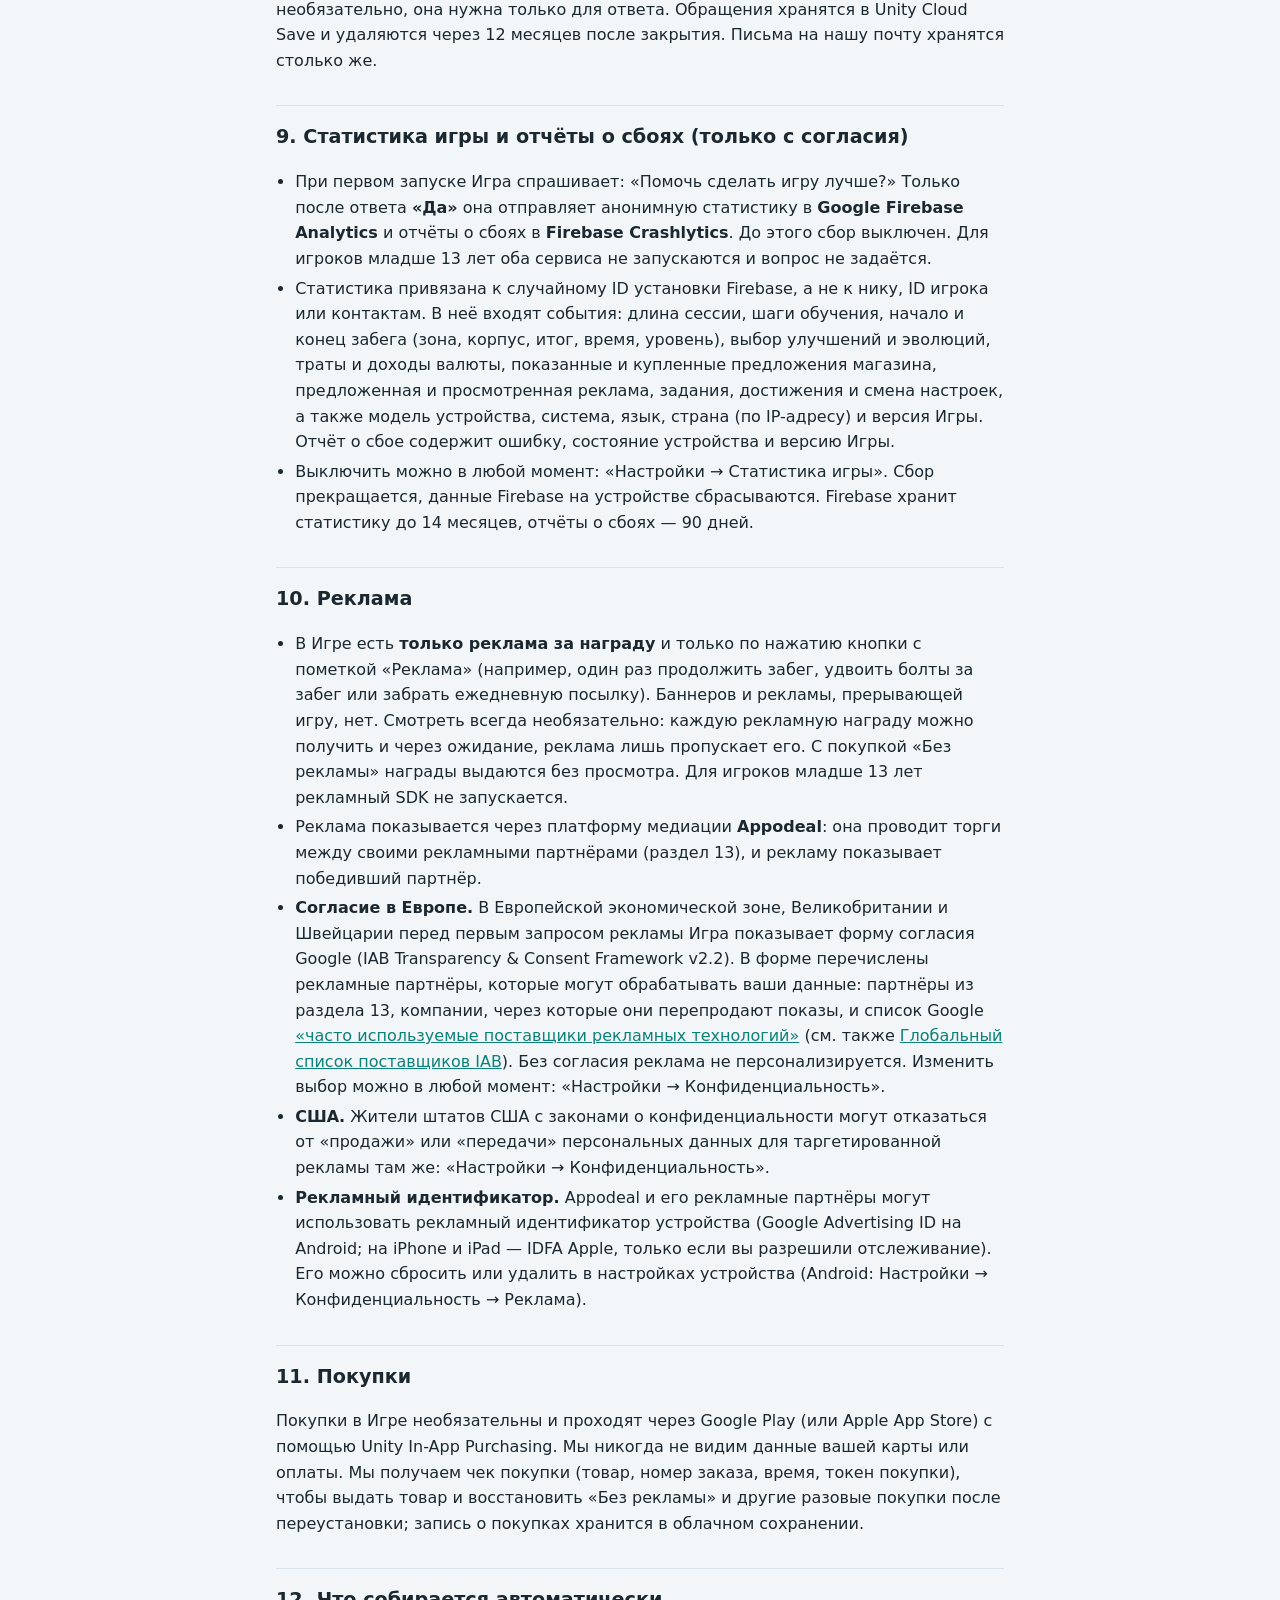
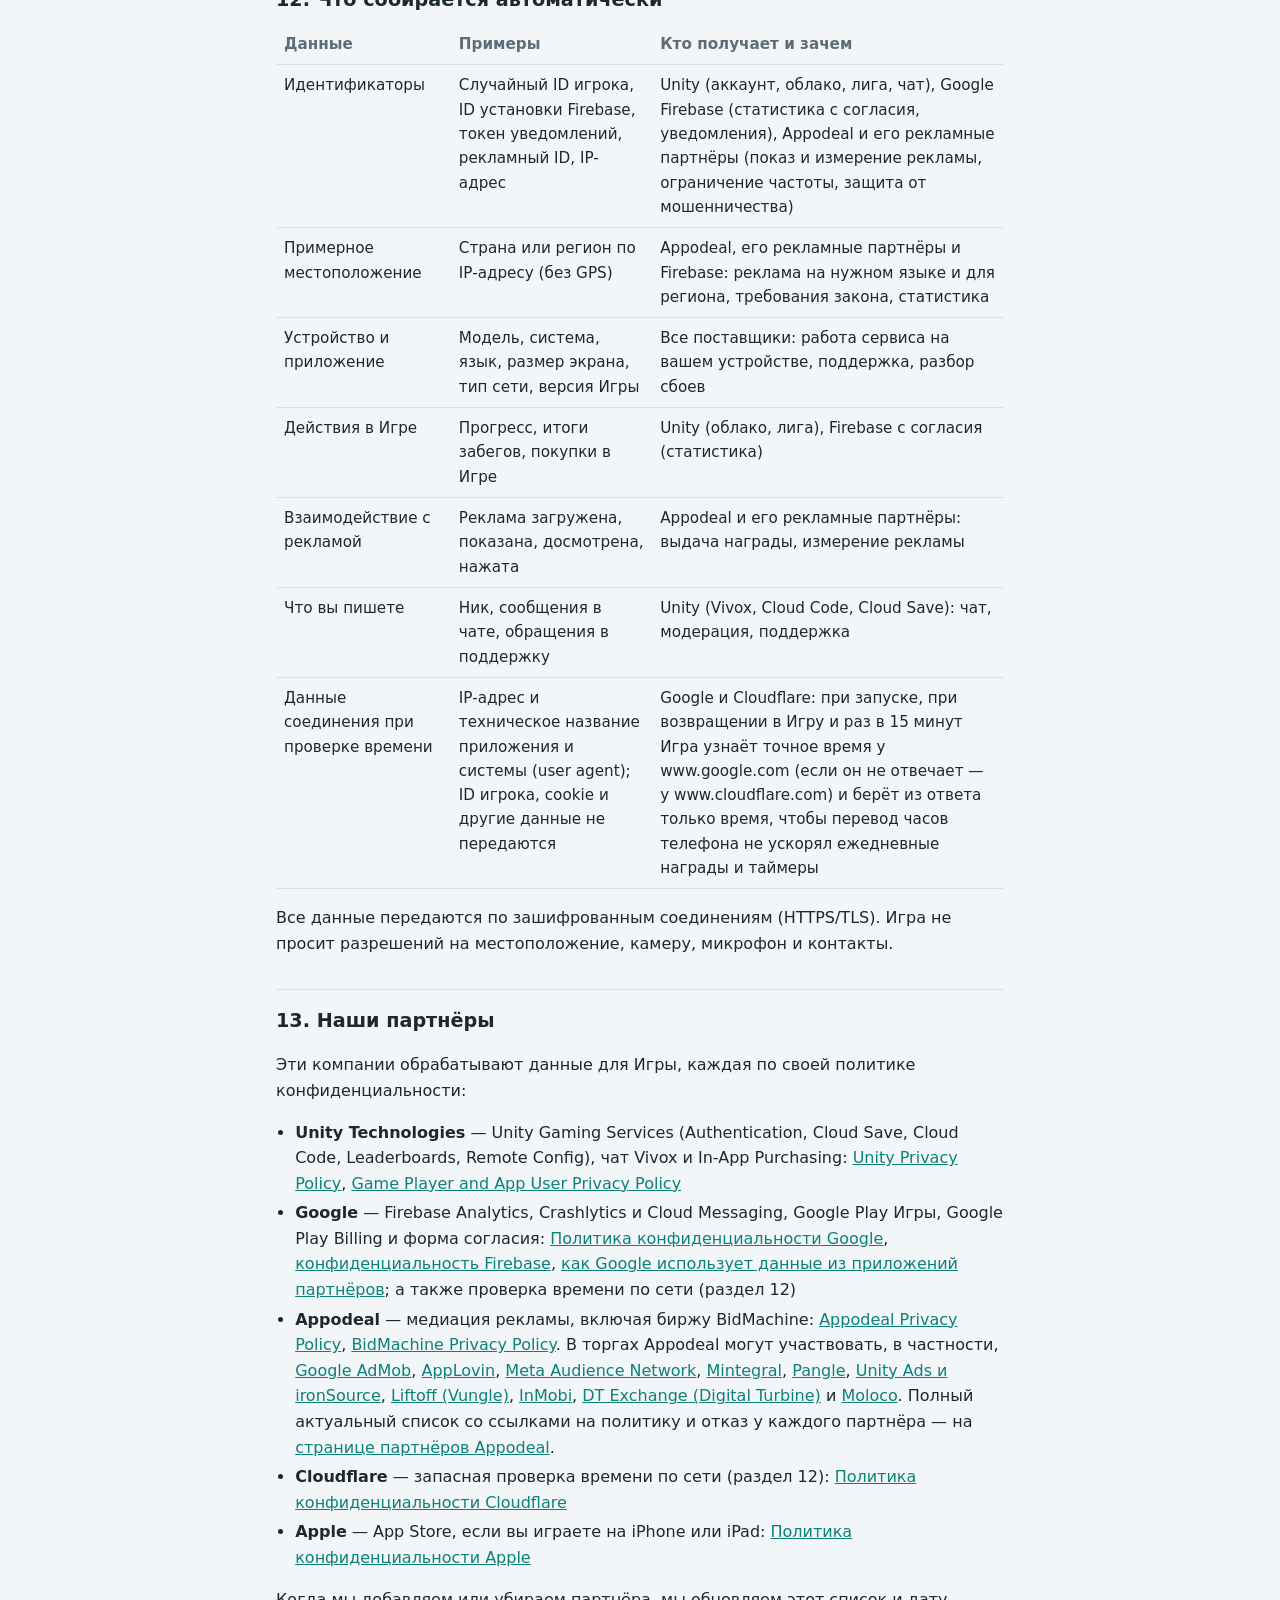
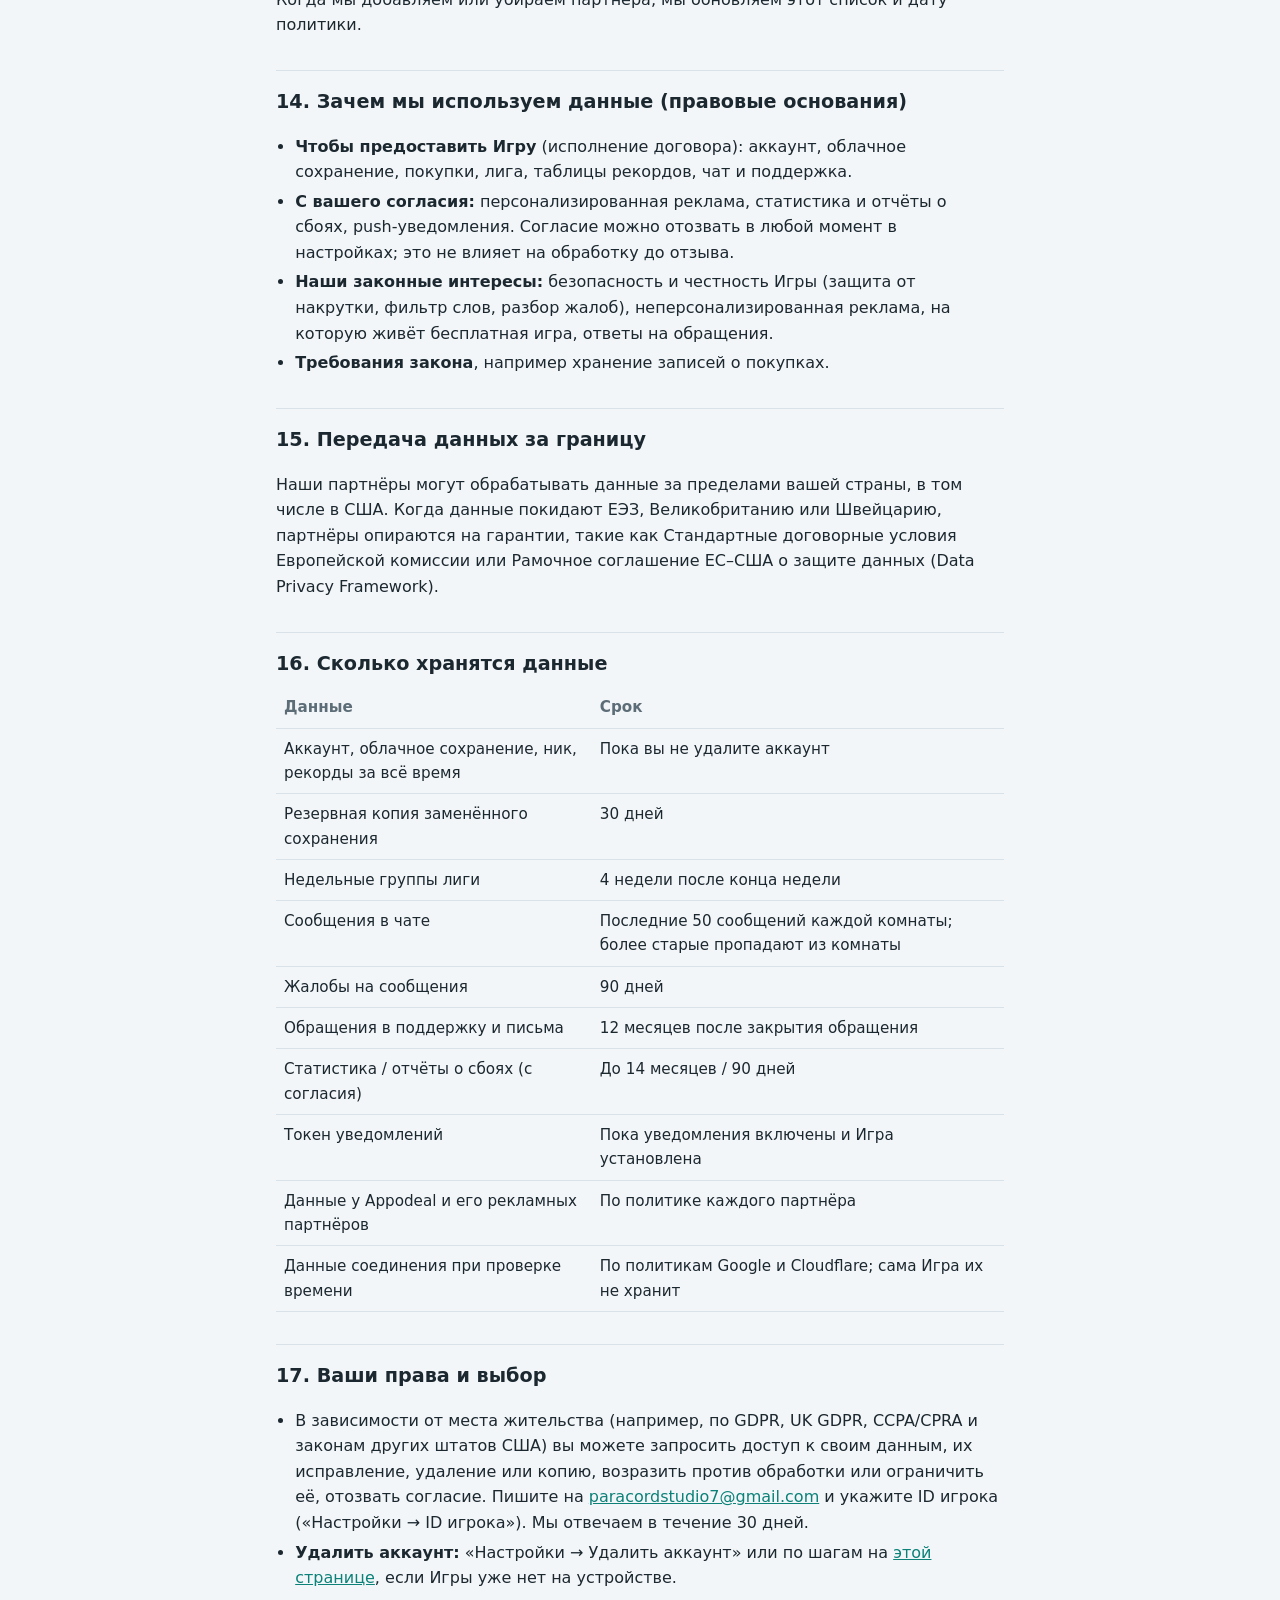
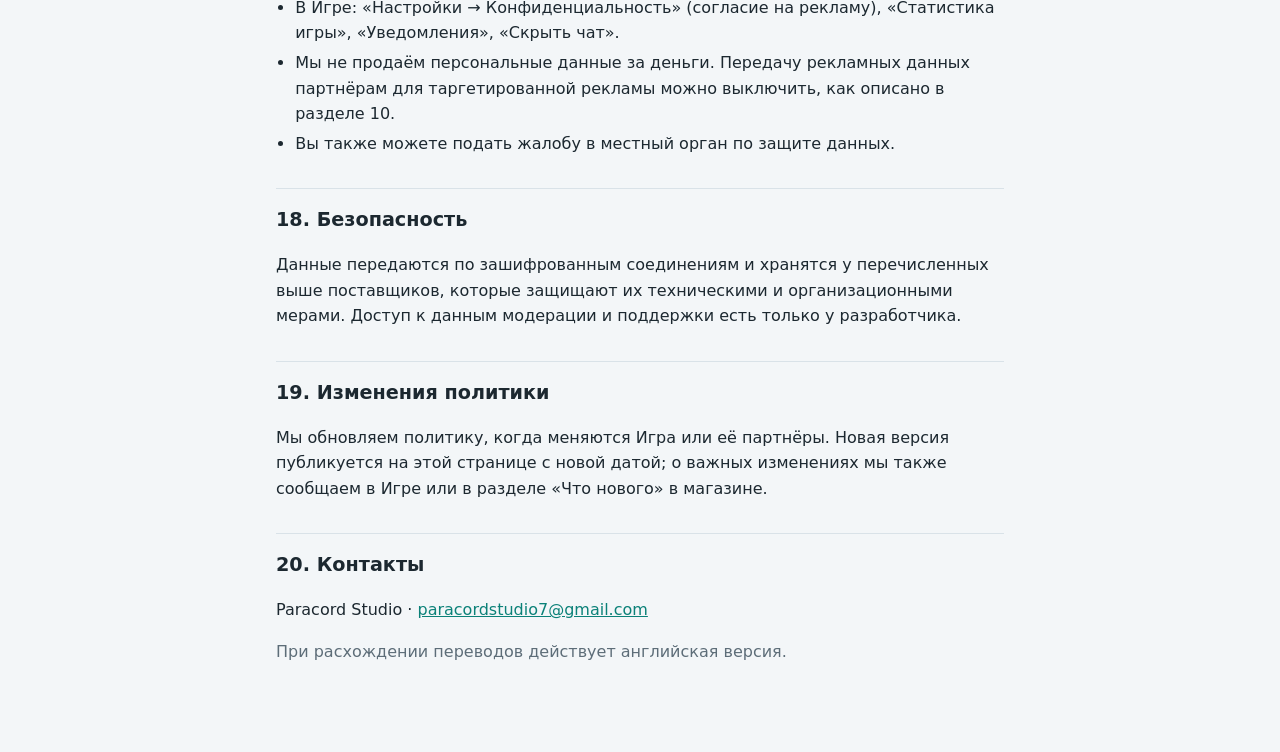
==== commit b7edfa1b: "Network time check: Google and Cloudflare see IP and user agent, the time anchor stays on the device" ====
--- a/ru/index.html
+++ b/ru/index.html
@@ -40,8 +40,8 @@
     <li>Если по году игроку меньше 13 лет, Игра работает в ограниченном режиме: рекламный SDK Appodeal, Firebase Analytics
     и Firebase Crashlytics не запускаются вовсе, токен Firebase Cloud Messaging не регистрируется; кнопки рекламы скрыты, а
     все рекламные награды выдаются через ожидание; чата и уведомлений нет, а другие игроки видят в лиге только
-    автоматическое имя вида «Механик-4F2A». Облачное сохранение и покупки через магазин
-    приложений работают. Когда по году рождения игроку исполняется 13, Игра переходит в обычный режим и сначала показывает
+    автоматическое имя вида «Механик-4F2A». Облачное сохранение, покупки через магазин приложений и проверка времени по
+    сети (раздел 12) работают. Когда по году рождения игроку исполняется 13, Игра переходит в обычный режим и сначала показывает
     экраны согласий.</li>
     <li>Мы сознательно не собираем у детей младше 13 лет больше данных, чем нужно для этого режима. Если вы считаете, что
     ребёнок передал нам персональные данные, напишите нам, и мы их удалим.</li>
@@ -51,7 +51,9 @@
   <p>Игра сохраняет на устройстве прогресс и настройки: валюты (болты и ядра), мастерскую, корпуса и скины, открытые зоны,
   справочник, достижения, задания, язык, настройки звука и экрана, год рождения и ID игрока. Короткий журнал последних
   забегов хранится на устройстве и прикладывается к обращению в поддержку, только если вы отметите это галочкой (раздел 8).
-  Эти данные удаляются вместе с Игрой или при очистке её данных.</p>
+  Чтобы ежедневные награды и таймеры были честными, Игра хранит и метку времени: последнее подтверждённое сетевое время,
+  сколько устройство проработало к тому моменту, и счётчик перезагрузок телефона. Эти сведения не покидают устройство. Все
+  эти данные удаляются вместе с Игрой или при очистке её данных.</p>
 
   <h2>4. Аккаунт и ID игрока</h2>
   <ul>
@@ -157,6 +159,7 @@
       <tr><td>Действия в Игре</td><td>Прогресс, итоги забегов, покупки в Игре</td><td>Unity (облако, лига), Firebase с согласия (статистика)</td></tr>
       <tr><td>Взаимодействие с рекламой</td><td>Реклама загружена, показана, досмотрена, нажата</td><td>Appodeal и его рекламные партнёры: выдача награды, измерение рекламы</td></tr>
       <tr><td>Что вы пишете</td><td>Ник, сообщения в чате, обращения в поддержку</td><td>Unity (Vivox, Cloud Code, Cloud Save): чат, модерация, поддержка</td></tr>
+      <tr><td>Данные соединения при проверке времени</td><td>IP-адрес и техническое название приложения и системы (user agent); ID игрока, cookie и другие данные не передаются</td><td>Google и Cloudflare: при запуске, при возвращении в Игру и раз в 15 минут Игра узнаёт точное время у www.google.com (если он не отвечает — у www.cloudflare.com) и берёт из ответа только время, чтобы перевод часов телефона не ускорял ежедневные награды и таймеры</td></tr>
     </tbody>
   </table>
   </div>
@@ -174,7 +177,7 @@
     и форма согласия: <a href="https://policies.google.com/privacy" rel="noopener">Политика конфиденциальности
     Google</a>, <a href="https://firebase.google.com/support/privacy" rel="noopener">конфиденциальность Firebase</a>,
     <a href="https://policies.google.com/technologies/partner-sites" rel="noopener">как Google использует данные из приложений
-    партнёров</a></li>
+    партнёров</a>; а также проверка времени по сети (раздел 12)</li>
     <li><strong>Appodeal</strong> — медиация рекламы, включая биржу BidMachine:
     <a href="https://appodeal.com/privacy-policy/" rel="noopener">Appodeal Privacy Policy</a>,
     <a href="https://www.bidmachine.com/privacy-policy" rel="noopener">BidMachine Privacy Policy</a>.
@@ -191,6 +194,8 @@
       <a href="https://www.moloco.com/terms-and-policies/privacy-portal" rel="noopener">Moloco</a>. Полный актуальный список
       со ссылками на политику и отказ у каждого партнёра — на
       <a href="https://appodeal.com/partners-privacy-policies/" rel="noopener">странице партнёров Appodeal</a>.</li>
+    <li><strong>Cloudflare</strong> — запасная проверка времени по сети (раздел 12):
+    <a href="https://www.cloudflare.com/privacypolicy/" rel="noopener">Политика конфиденциальности Cloudflare</a></li>
     <li><strong>Apple</strong> — App Store, если вы играете на iPhone или iPad:
     <a href="https://www.apple.com/legal/privacy/" rel="noopener">Политика конфиденциальности Apple</a></li>
   </ul>
@@ -226,6 +231,7 @@
       <tr><td>Статистика / отчёты о сбоях (с согласия)</td><td>До 14 месяцев / 90 дней</td></tr>
       <tr><td>Токен уведомлений</td><td>Пока уведомления включены и Игра установлена</td></tr>
       <tr><td>Данные у Appodeal и его рекламных партнёров</td><td>По политике каждого партнёра</td></tr>
+      <tr><td>Данные соединения при проверке времени</td><td>По политикам Google и Cloudflare; сама Игра их не хранит</td></tr>
     </tbody>
   </table>
   </div>
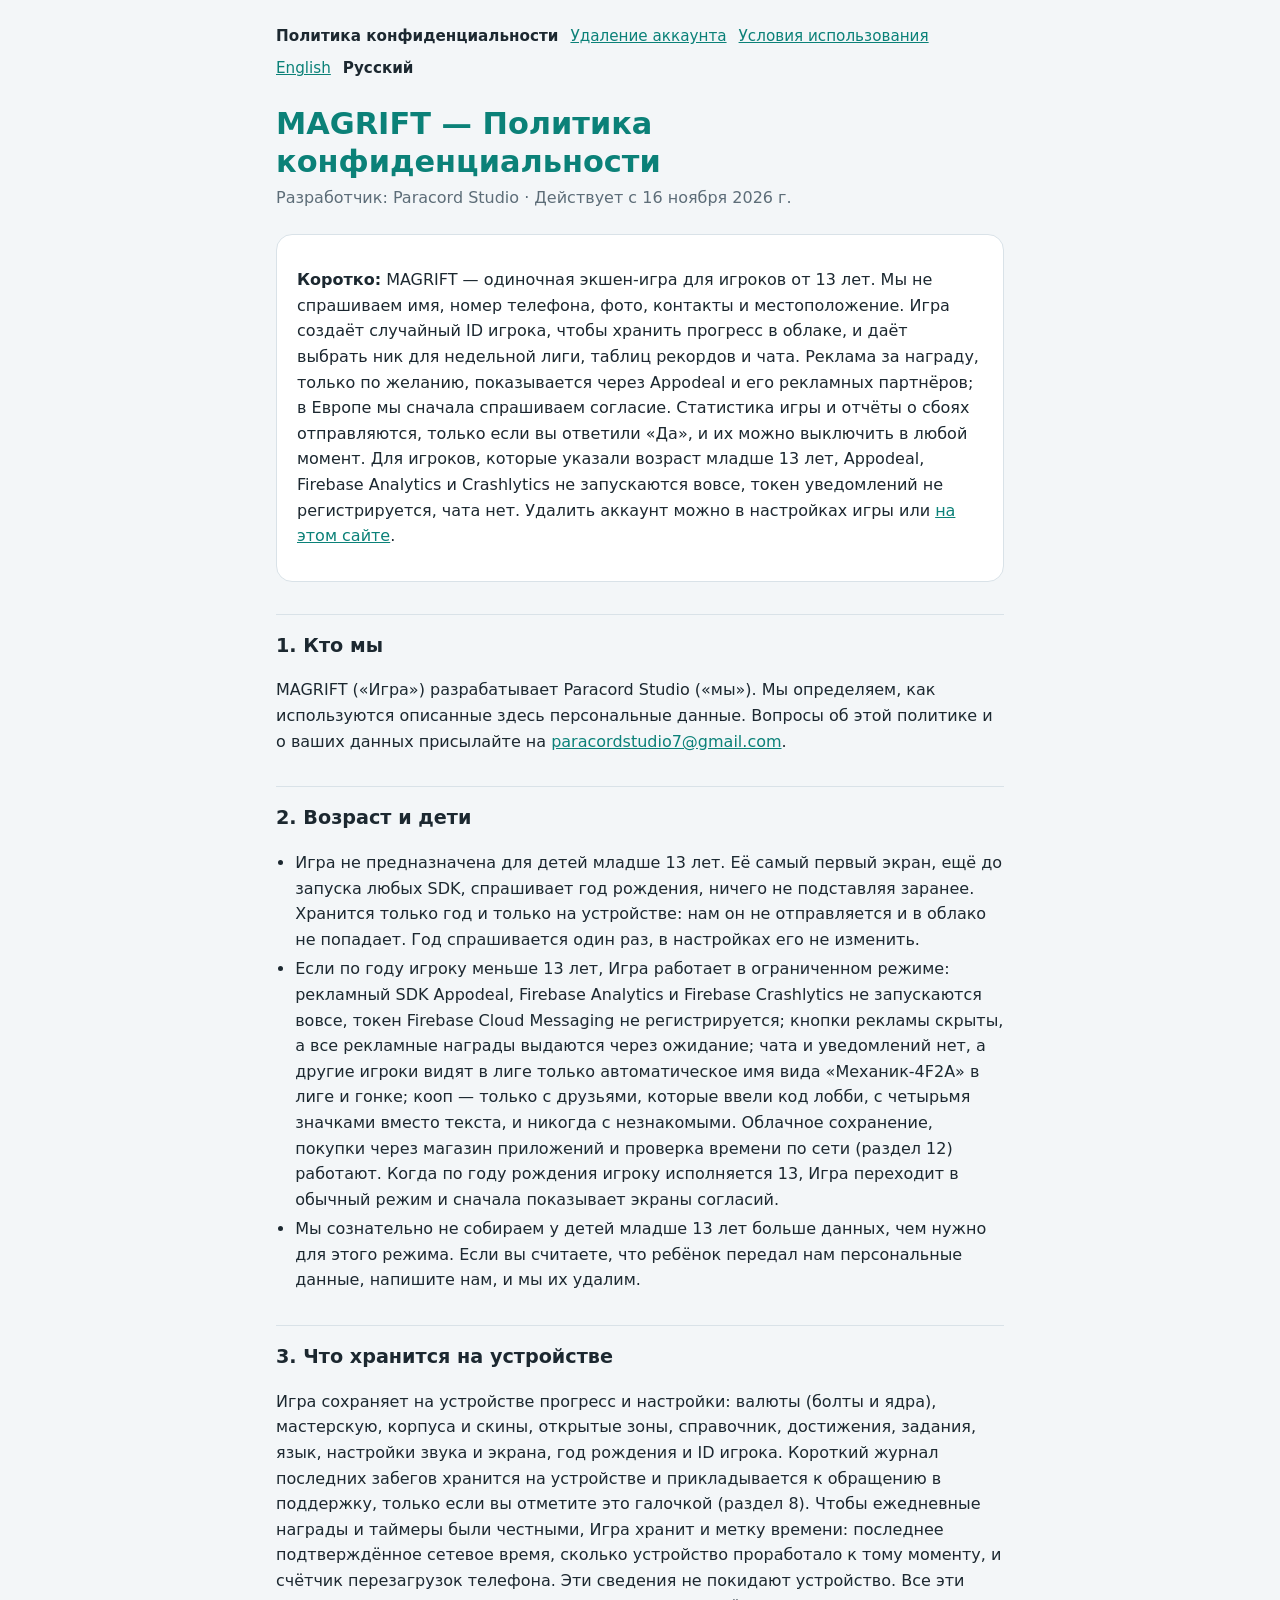
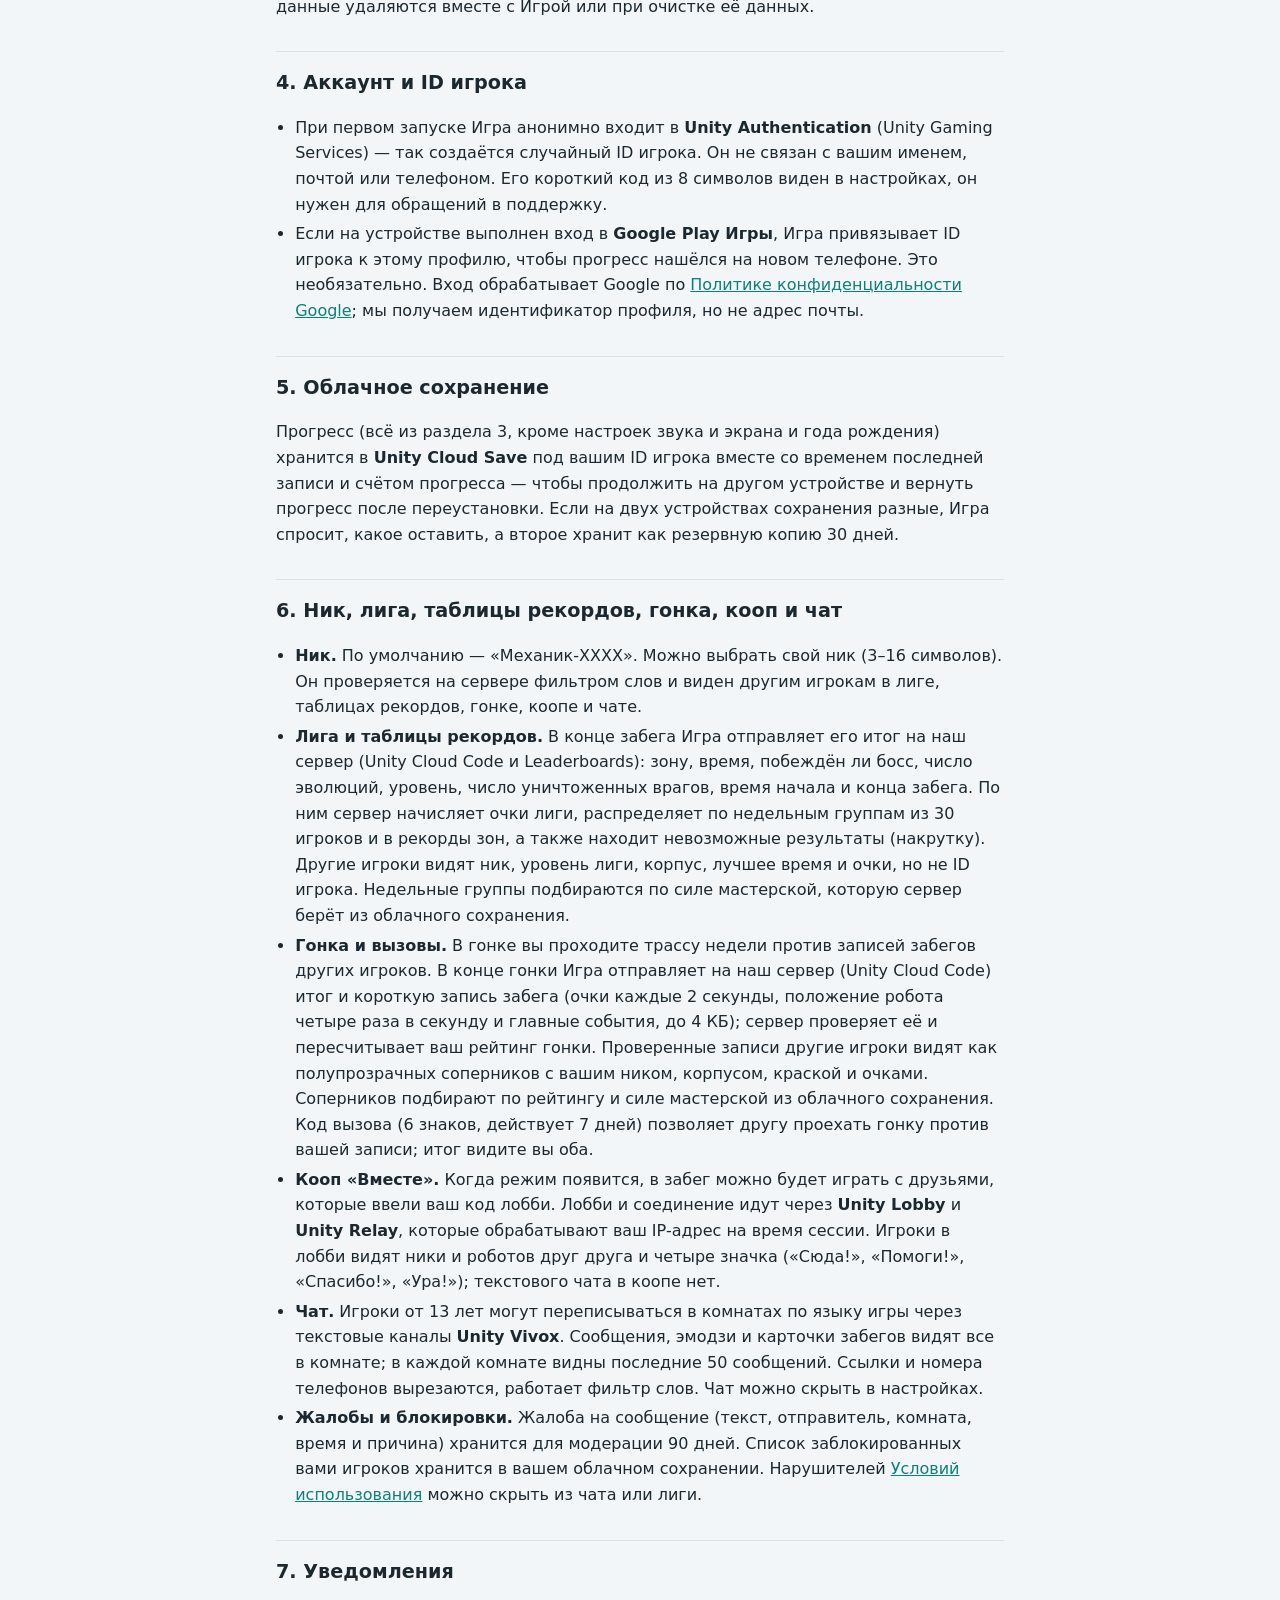
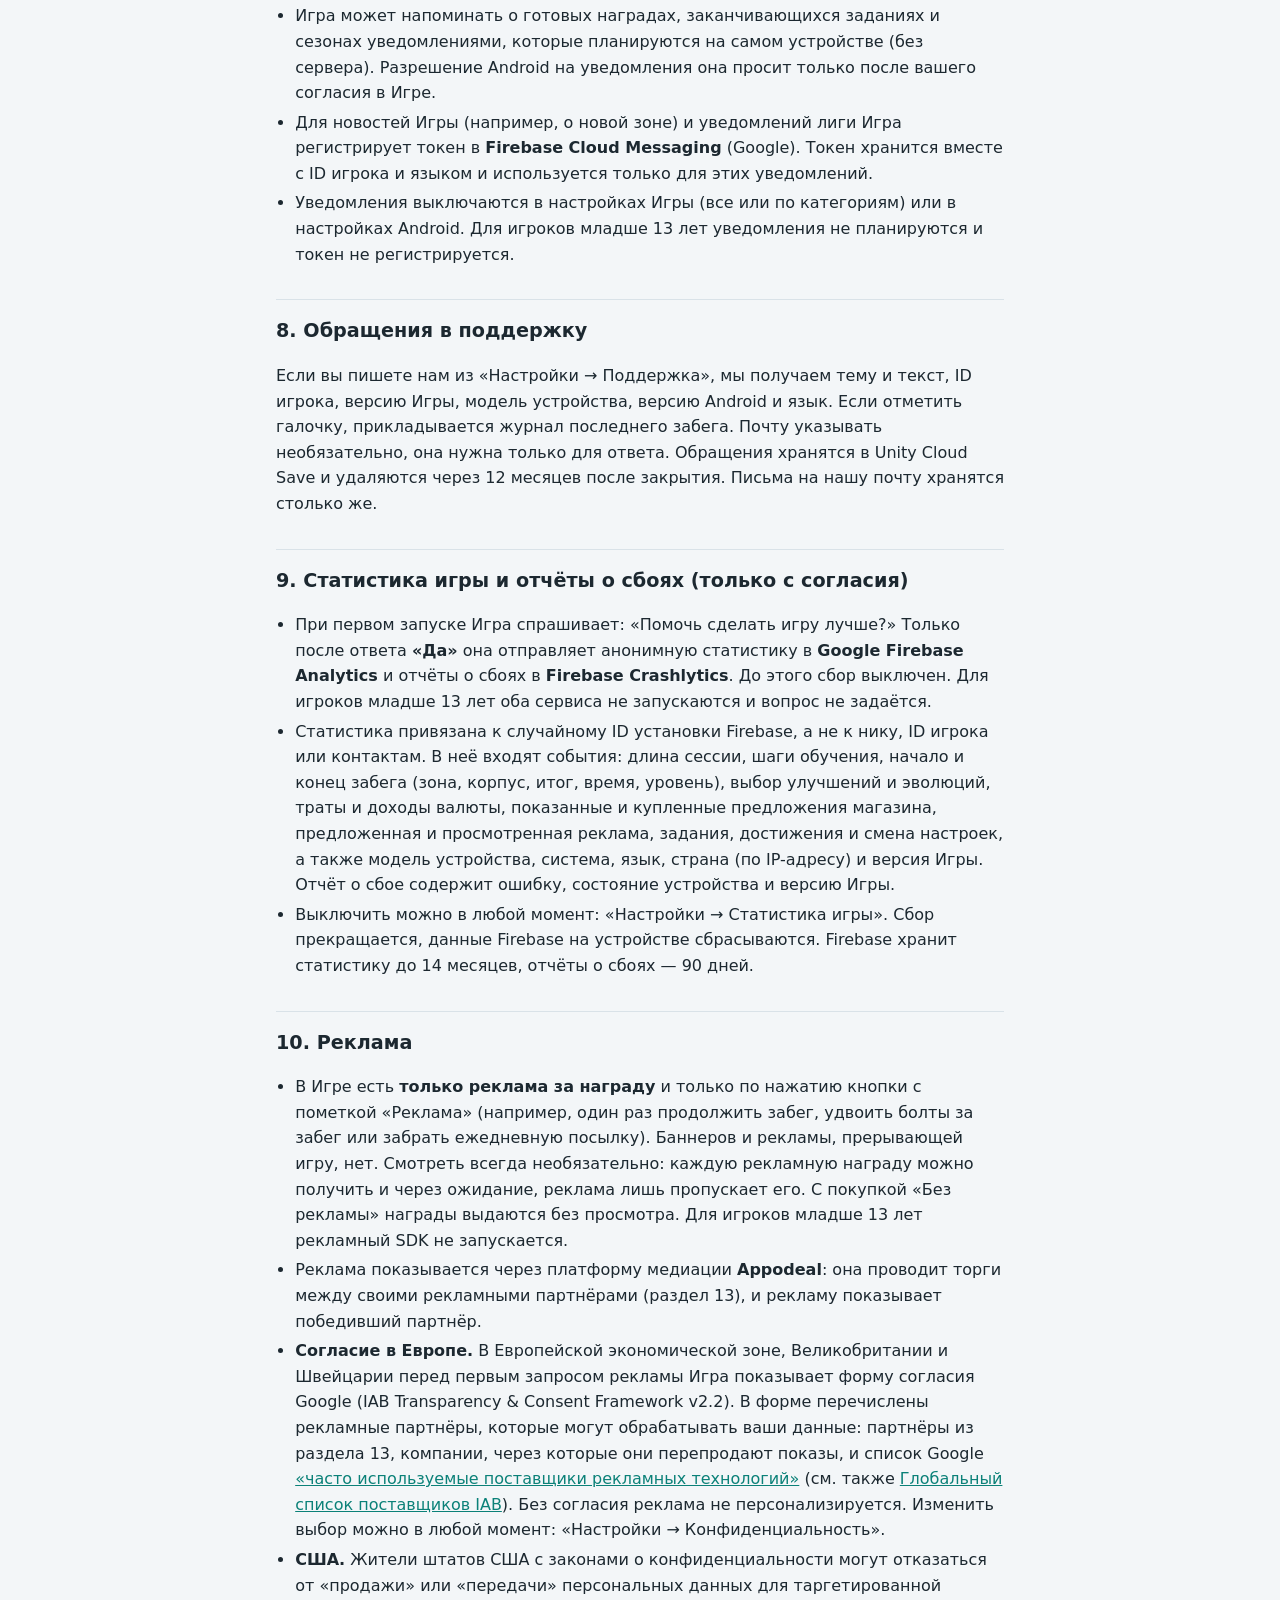
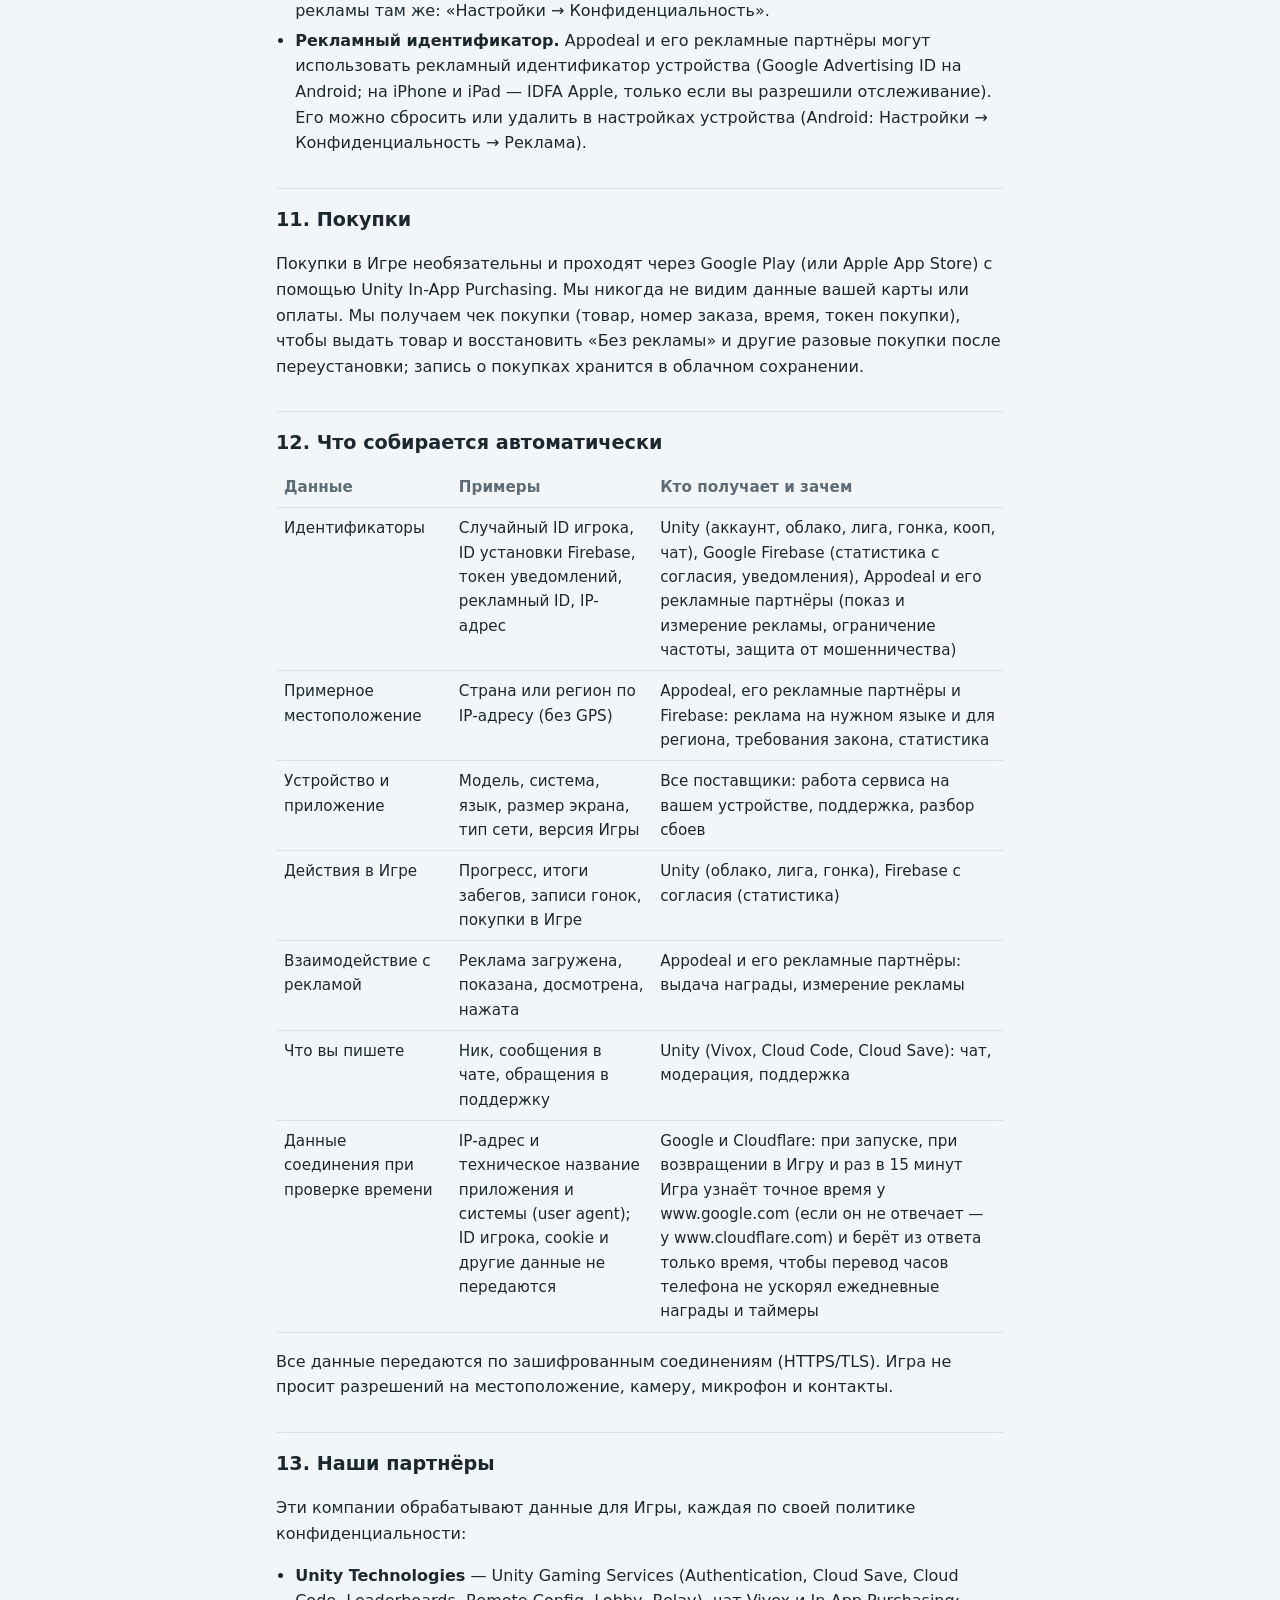
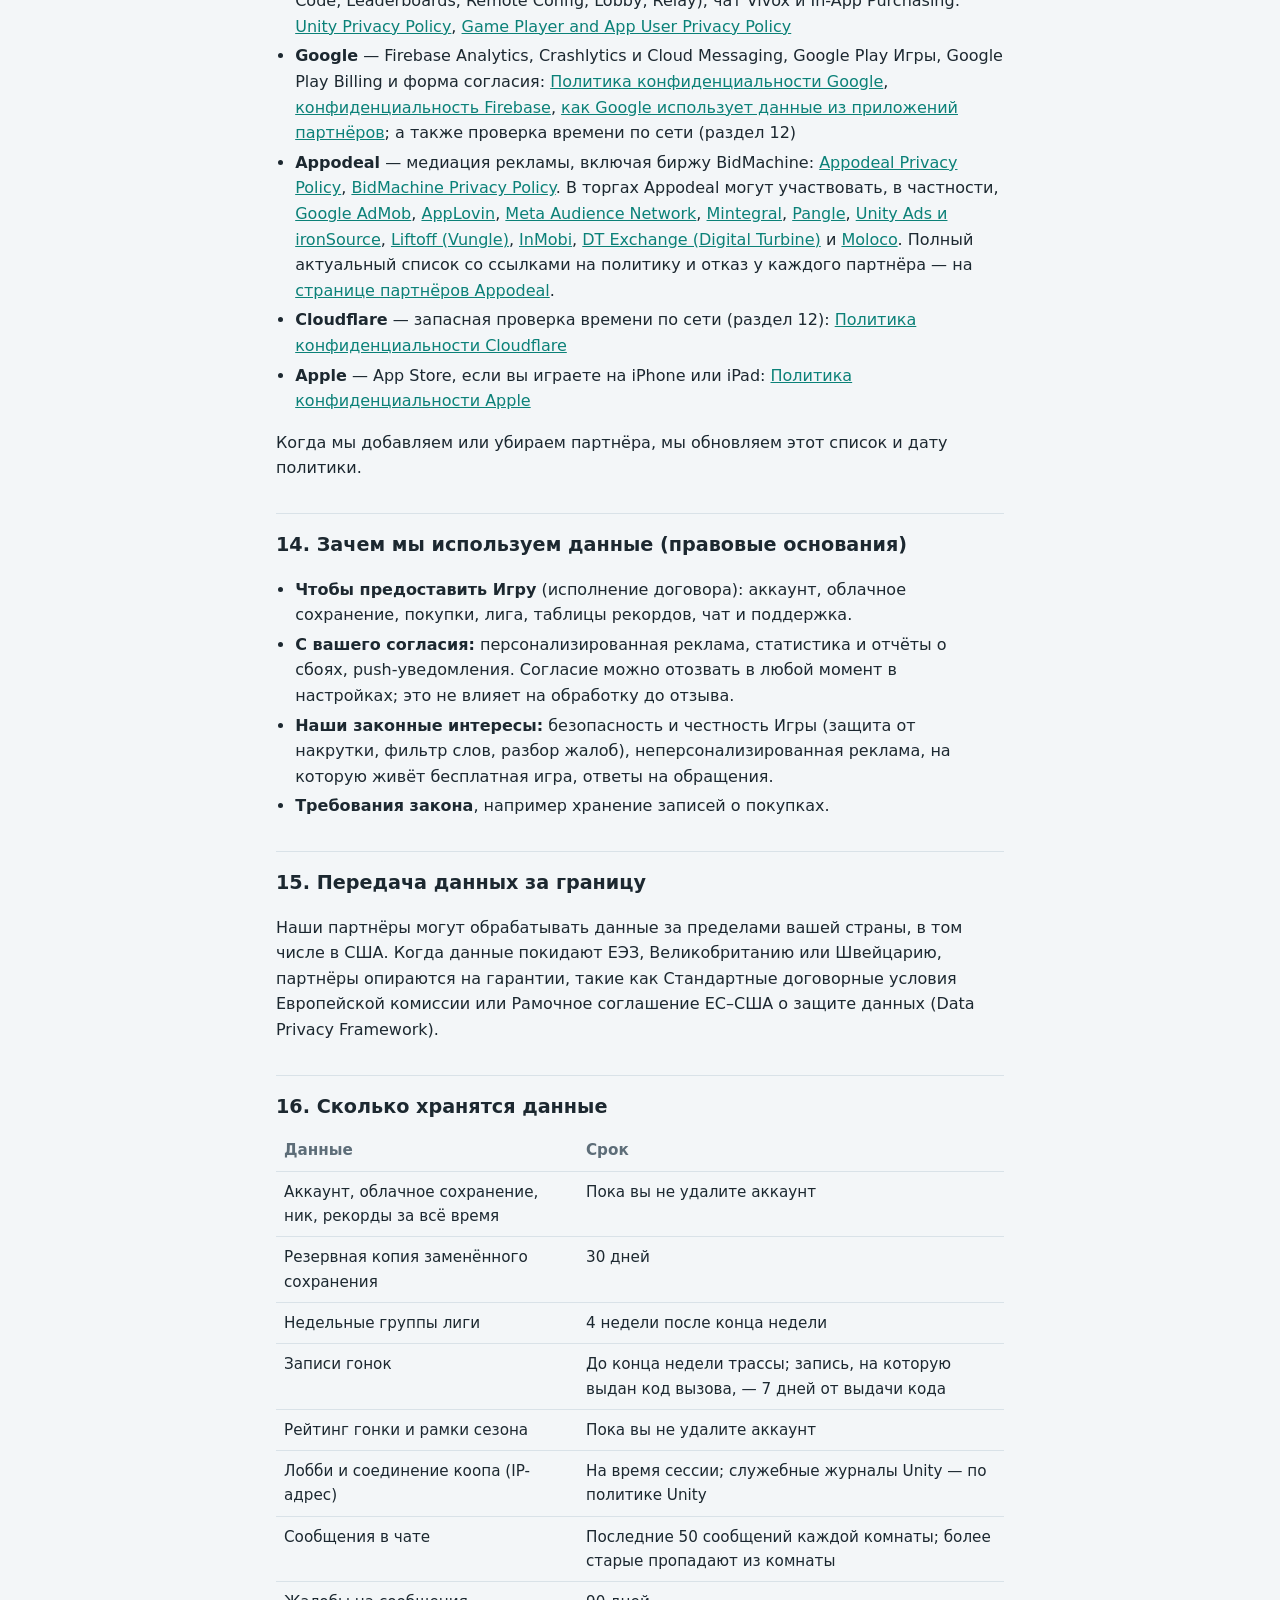
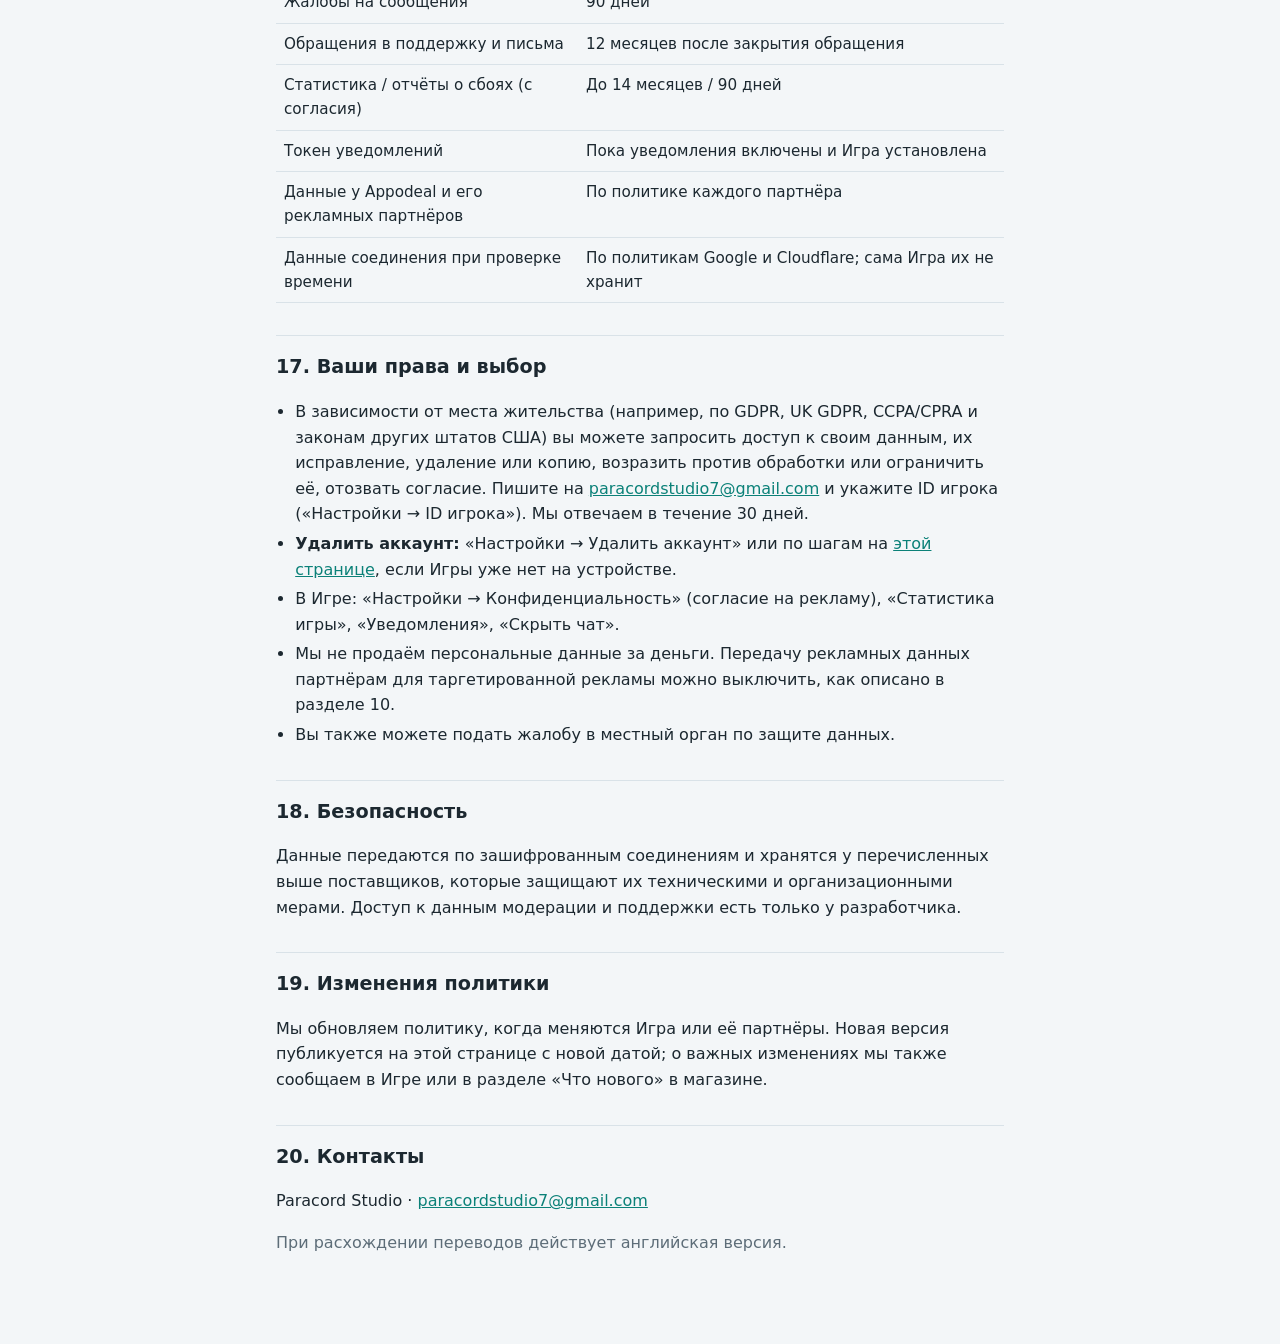
==== commit a3e9047d: "Race, challenge codes and co-op (Unity Lobby, Relay) per 20_multiplayer: what other players see, ret" ====
--- a/ru/index.html
+++ b/ru/index.html
@@ -40,7 +40,8 @@
     <li>Если по году игроку меньше 13 лет, Игра работает в ограниченном режиме: рекламный SDK Appodeal, Firebase Analytics
     и Firebase Crashlytics не запускаются вовсе, токен Firebase Cloud Messaging не регистрируется; кнопки рекламы скрыты, а
     все рекламные награды выдаются через ожидание; чата и уведомлений нет, а другие игроки видят в лиге только
-    автоматическое имя вида «Механик-4F2A». Облачное сохранение, покупки через магазин приложений и проверка времени по
+    автоматическое имя вида «Механик-4F2A» в лиге и гонке; кооп — только с друзьями, которые ввели код лобби, с четырьмя
+    значками вместо текста, и никогда с незнакомыми. Облачное сохранение, покупки через магазин приложений и проверка времени по
     сети (раздел 12) работают. Когда по году рождения игроку исполняется 13, Игра переходит в обычный режим и сначала показывает
     экраны согласий.</li>
     <li>Мы сознательно не собираем у детей младше 13 лет больше данных, чем нужно для этого режима. Если вы считаете, что
@@ -72,15 +73,25 @@
   после переустановки. Если на двух устройствах сохранения разные, Игра спросит, какое оставить, а второе хранит как
   резервную копию 30 дней.</p>
 
-  <h2>6. Ник, лига, таблицы рекордов и чат</h2>
+  <h2>6. Ник, лига, таблицы рекордов, гонка, кооп и чат</h2>
   <ul>
     <li><strong>Ник.</strong> По умолчанию — «Механик-XXXX». Можно выбрать свой ник (3–16 символов). Он проверяется на
-    сервере фильтром слов и виден другим игрокам в лиге, таблицах рекордов и чате.</li>
+    сервере фильтром слов и виден другим игрокам в лиге, таблицах рекордов, гонке, коопе и чате.</li>
     <li><strong>Лига и таблицы рекордов.</strong> В конце забега Игра отправляет его итог на наш сервер (Unity Cloud Code и
     Leaderboards): зону, время, побеждён ли босс, число эволюций, уровень, число уничтоженных врагов, время начала и конца
     забега. По ним сервер начисляет очки лиги, распределяет по недельным группам из 30 игроков и в рекорды зон, а также
     находит невозможные результаты (накрутку). Другие игроки видят ник, уровень лиги, корпус, лучшее время и очки, но не ID
-    игрока.</li>
+    игрока. Недельные группы подбираются по силе мастерской, которую сервер берёт из облачного сохранения.</li>
+    <li><strong>Гонка и вызовы.</strong> В гонке вы проходите трассу недели против записей забегов других игроков. В конце
+    гонки Игра отправляет на наш сервер (Unity Cloud Code) итог и короткую запись забега (очки каждые 2 секунды, положение
+    робота четыре раза в секунду и главные события, до 4 КБ); сервер проверяет её и пересчитывает ваш рейтинг гонки.
+    Проверенные записи другие игроки видят как полупрозрачных соперников с вашим ником, корпусом, краской и очками.
+    Соперников подбирают по рейтингу и силе мастерской из облачного сохранения. Код вызова (6 знаков, действует 7 дней)
+    позволяет другу проехать гонку против вашей записи; итог видите вы оба.</li>
+    <li><strong>Кооп «Вместе».</strong> Когда режим появится, в забег можно будет играть с друзьями, которые ввели ваш код
+    лобби. Лобби и соединение идут через <strong>Unity Lobby</strong> и <strong>Unity Relay</strong>, которые обрабатывают
+    ваш IP-адрес на время сессии. Игроки в лобби видят ники и роботов друг друга и четыре значка («Сюда!», «Помоги!»,
+    «Спасибо!», «Ура!»); текстового чата в коопе нет.</li>
     <li><strong>Чат.</strong> Игроки от 13 лет могут переписываться в комнатах по языку игры через текстовые каналы
     <strong>Unity Vivox</strong>. Сообщения, эмодзи и карточки забегов видят все в комнате; в каждой комнате видны последние
     50 сообщений. Ссылки и номера телефонов вырезаются, работает фильтр слов. Чат можно скрыть в настройках.</li>
@@ -153,10 +164,10 @@
   <table>
     <thead><tr><th>Данные</th><th>Примеры</th><th>Кто получает и зачем</th></tr></thead>
     <tbody>
-      <tr><td>Идентификаторы</td><td>Случайный ID игрока, ID установки Firebase, токен уведомлений, рекламный ID, IP-адрес</td><td>Unity (аккаунт, облако, лига, чат), Google Firebase (статистика с согласия, уведомления), Appodeal и его рекламные партнёры (показ и измерение рекламы, ограничение частоты, защита от мошенничества)</td></tr>
+      <tr><td>Идентификаторы</td><td>Случайный ID игрока, ID установки Firebase, токен уведомлений, рекламный ID, IP-адрес</td><td>Unity (аккаунт, облако, лига, гонка, кооп, чат), Google Firebase (статистика с согласия, уведомления), Appodeal и его рекламные партнёры (показ и измерение рекламы, ограничение частоты, защита от мошенничества)</td></tr>
       <tr><td>Примерное местоположение</td><td>Страна или регион по IP-адресу (без GPS)</td><td>Appodeal, его рекламные партнёры и Firebase: реклама на нужном языке и для региона, требования закона, статистика</td></tr>
       <tr><td>Устройство и приложение</td><td>Модель, система, язык, размер экрана, тип сети, версия Игры</td><td>Все поставщики: работа сервиса на вашем устройстве, поддержка, разбор сбоев</td></tr>
-      <tr><td>Действия в Игре</td><td>Прогресс, итоги забегов, покупки в Игре</td><td>Unity (облако, лига), Firebase с согласия (статистика)</td></tr>
+      <tr><td>Действия в Игре</td><td>Прогресс, итоги забегов, записи гонок, покупки в Игре</td><td>Unity (облако, лига, гонка), Firebase с согласия (статистика)</td></tr>
       <tr><td>Взаимодействие с рекламой</td><td>Реклама загружена, показана, досмотрена, нажата</td><td>Appodeal и его рекламные партнёры: выдача награды, измерение рекламы</td></tr>
       <tr><td>Что вы пишете</td><td>Ник, сообщения в чате, обращения в поддержку</td><td>Unity (Vivox, Cloud Code, Cloud Save): чат, модерация, поддержка</td></tr>
       <tr><td>Данные соединения при проверке времени</td><td>IP-адрес и техническое название приложения и системы (user agent); ID игрока, cookie и другие данные не передаются</td><td>Google и Cloudflare: при запуске, при возвращении в Игру и раз в 15 минут Игра узнаёт точное время у www.google.com (если он не отвечает — у www.cloudflare.com) и берёт из ответа только время, чтобы перевод часов телефона не ускорял ежедневные награды и таймеры</td></tr>
@@ -170,7 +181,7 @@
   <p>Эти компании обрабатывают данные для Игры, каждая по своей политике конфиденциальности:</p>
   <ul>
     <li><strong>Unity Technologies</strong> — Unity Gaming Services (Authentication, Cloud Save, Cloud Code, Leaderboards,
-    Remote Config), чат Vivox и In-App Purchasing:
+    Remote Config, Lobby, Relay), чат Vivox и In-App Purchasing:
     <a href="https://unity.com/legal/privacy-policy" rel="noopener">Unity Privacy Policy</a>,
     <a href="https://unity.com/legal/game-player-and-app-user-privacy-policy" rel="noopener">Game Player and App User Privacy Policy</a></li>
     <li><strong>Google</strong> — Firebase Analytics, Crashlytics и Cloud Messaging, Google Play Игры, Google Play Billing
@@ -225,6 +236,9 @@
       <tr><td>Аккаунт, облачное сохранение, ник, рекорды за всё время</td><td>Пока вы не удалите аккаунт</td></tr>
       <tr><td>Резервная копия заменённого сохранения</td><td>30 дней</td></tr>
       <tr><td>Недельные группы лиги</td><td>4 недели после конца недели</td></tr>
+      <tr><td>Записи гонок</td><td>До конца недели трассы; запись, на которую выдан код вызова, — 7 дней от выдачи кода</td></tr>
+      <tr><td>Рейтинг гонки и рамки сезона</td><td>Пока вы не удалите аккаунт</td></tr>
+      <tr><td>Лобби и соединение коопа (IP-адрес)</td><td>На время сессии; служебные журналы Unity — по политике Unity</td></tr>
       <tr><td>Сообщения в чате</td><td>Последние 50 сообщений каждой комнаты; более старые пропадают из комнаты</td></tr>
       <tr><td>Жалобы на сообщения</td><td>90 дней</td></tr>
       <tr><td>Обращения в поддержку и письма</td><td>12 месяцев после закрытия обращения</td></tr>
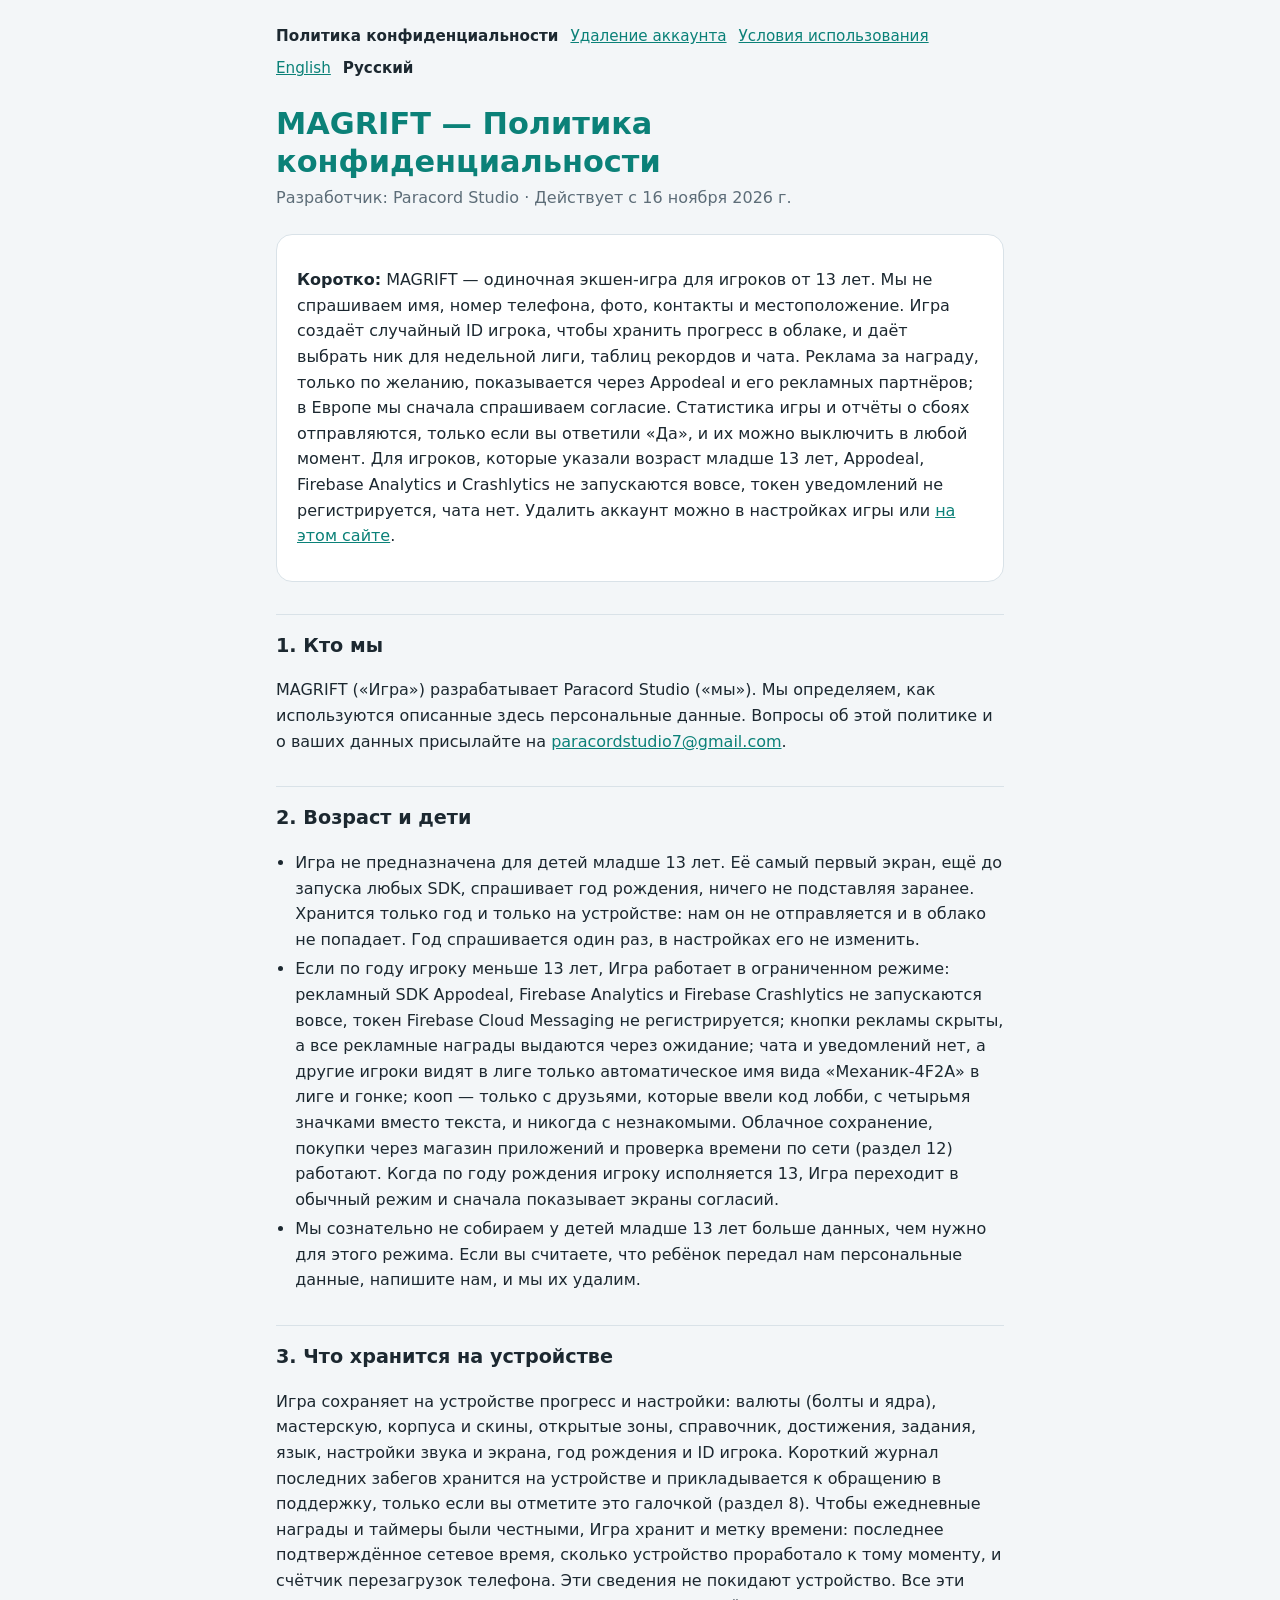
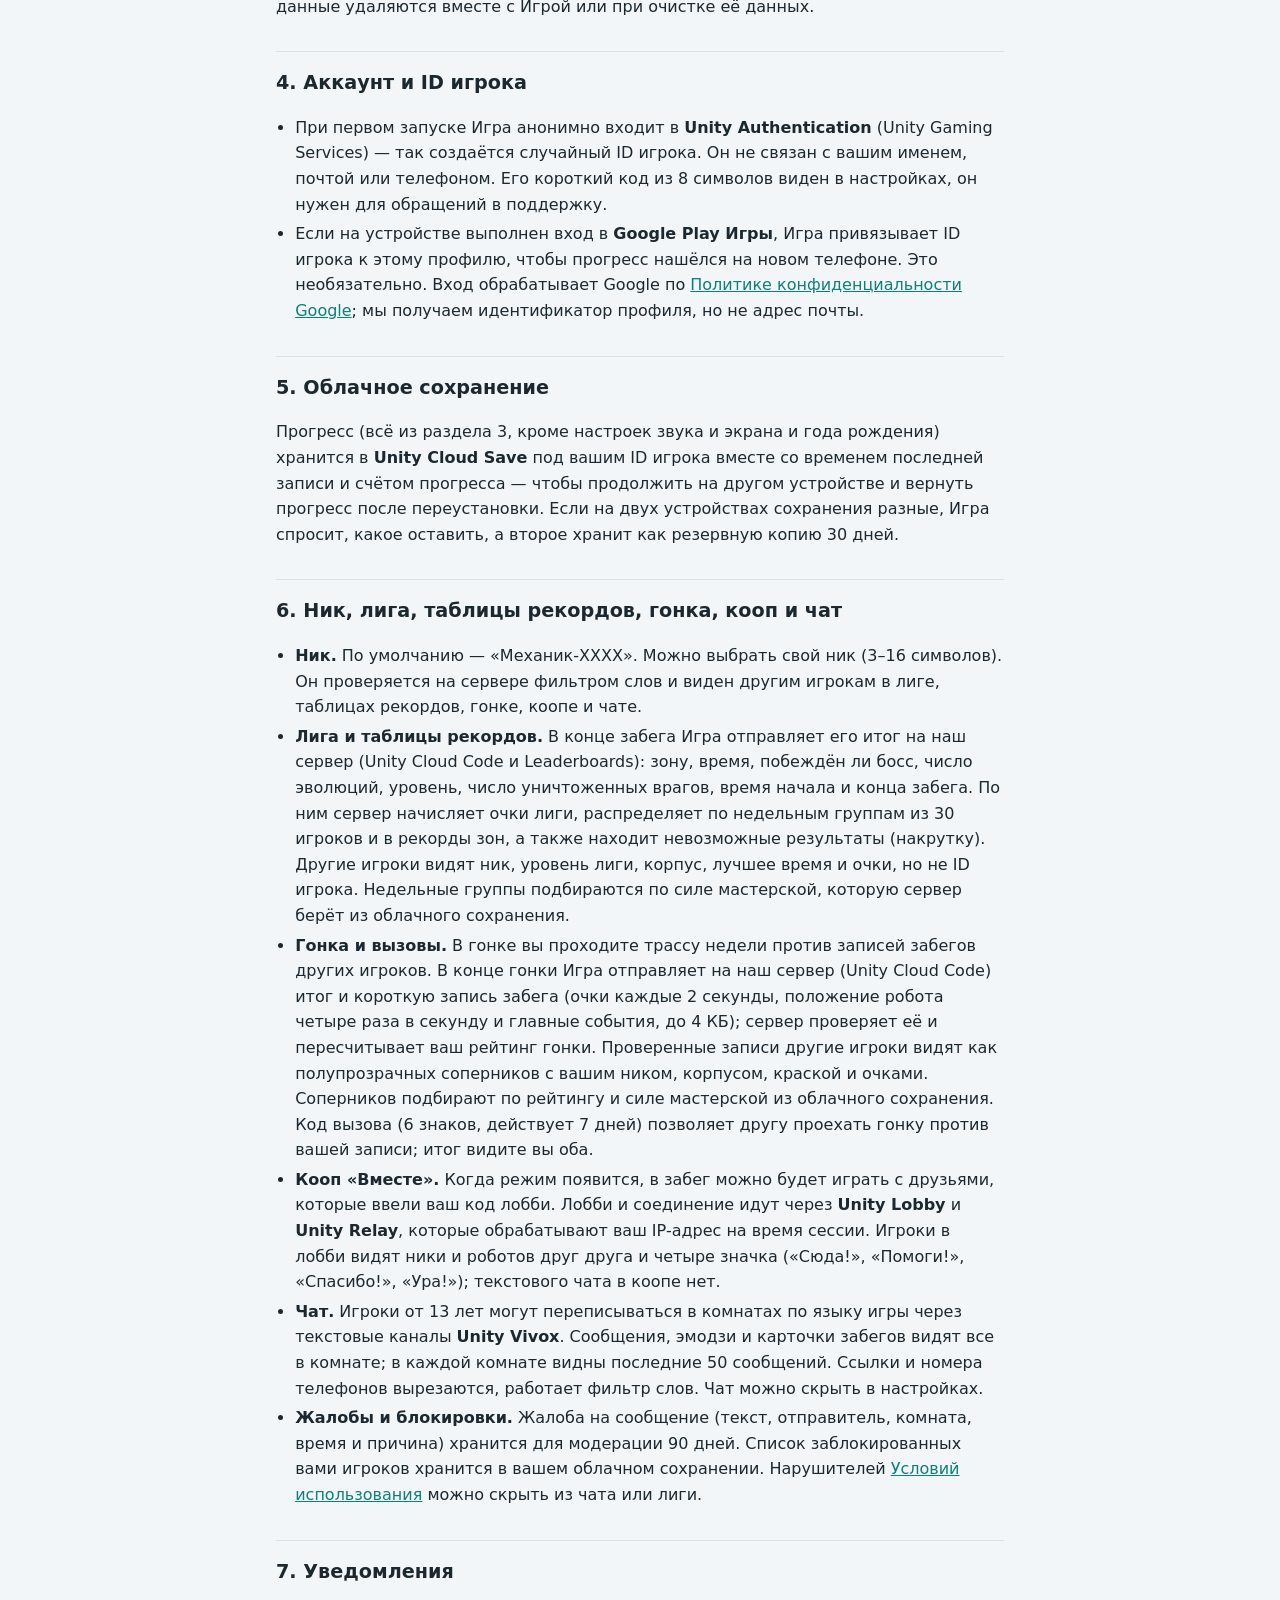
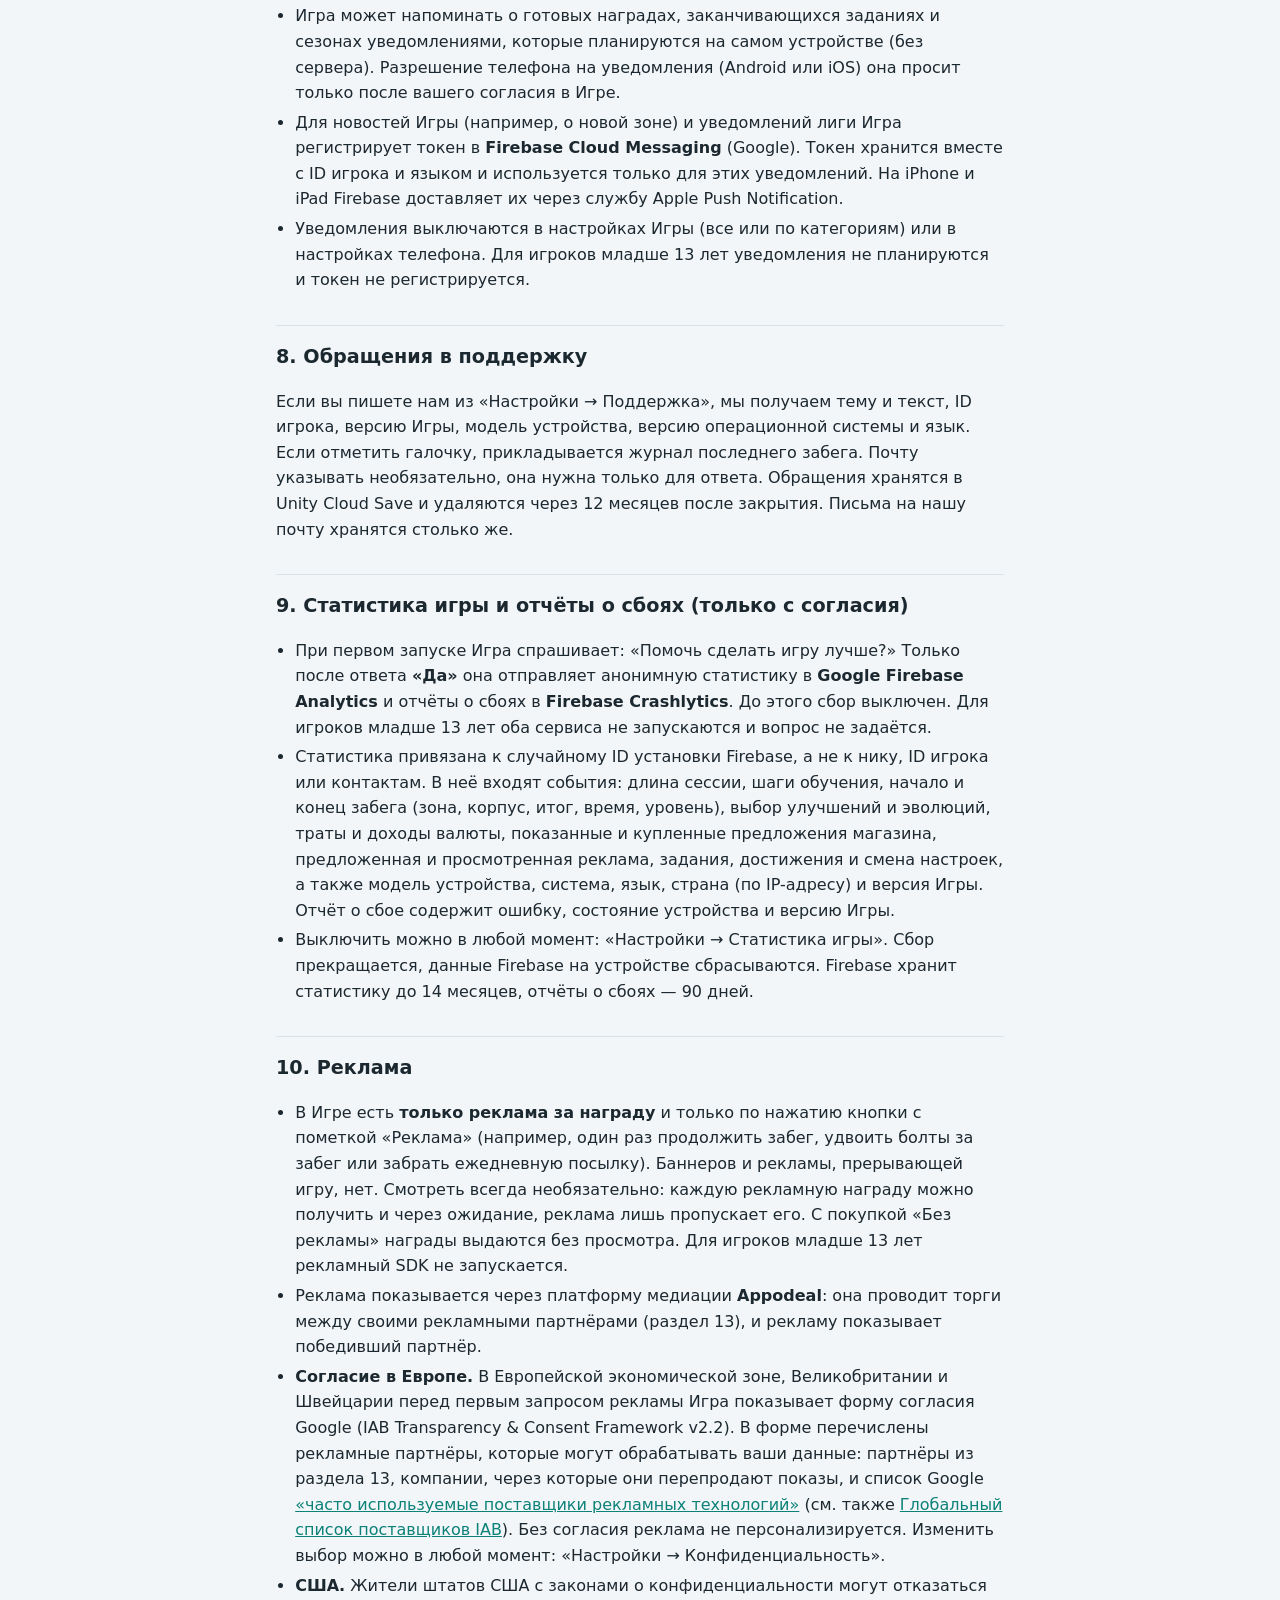
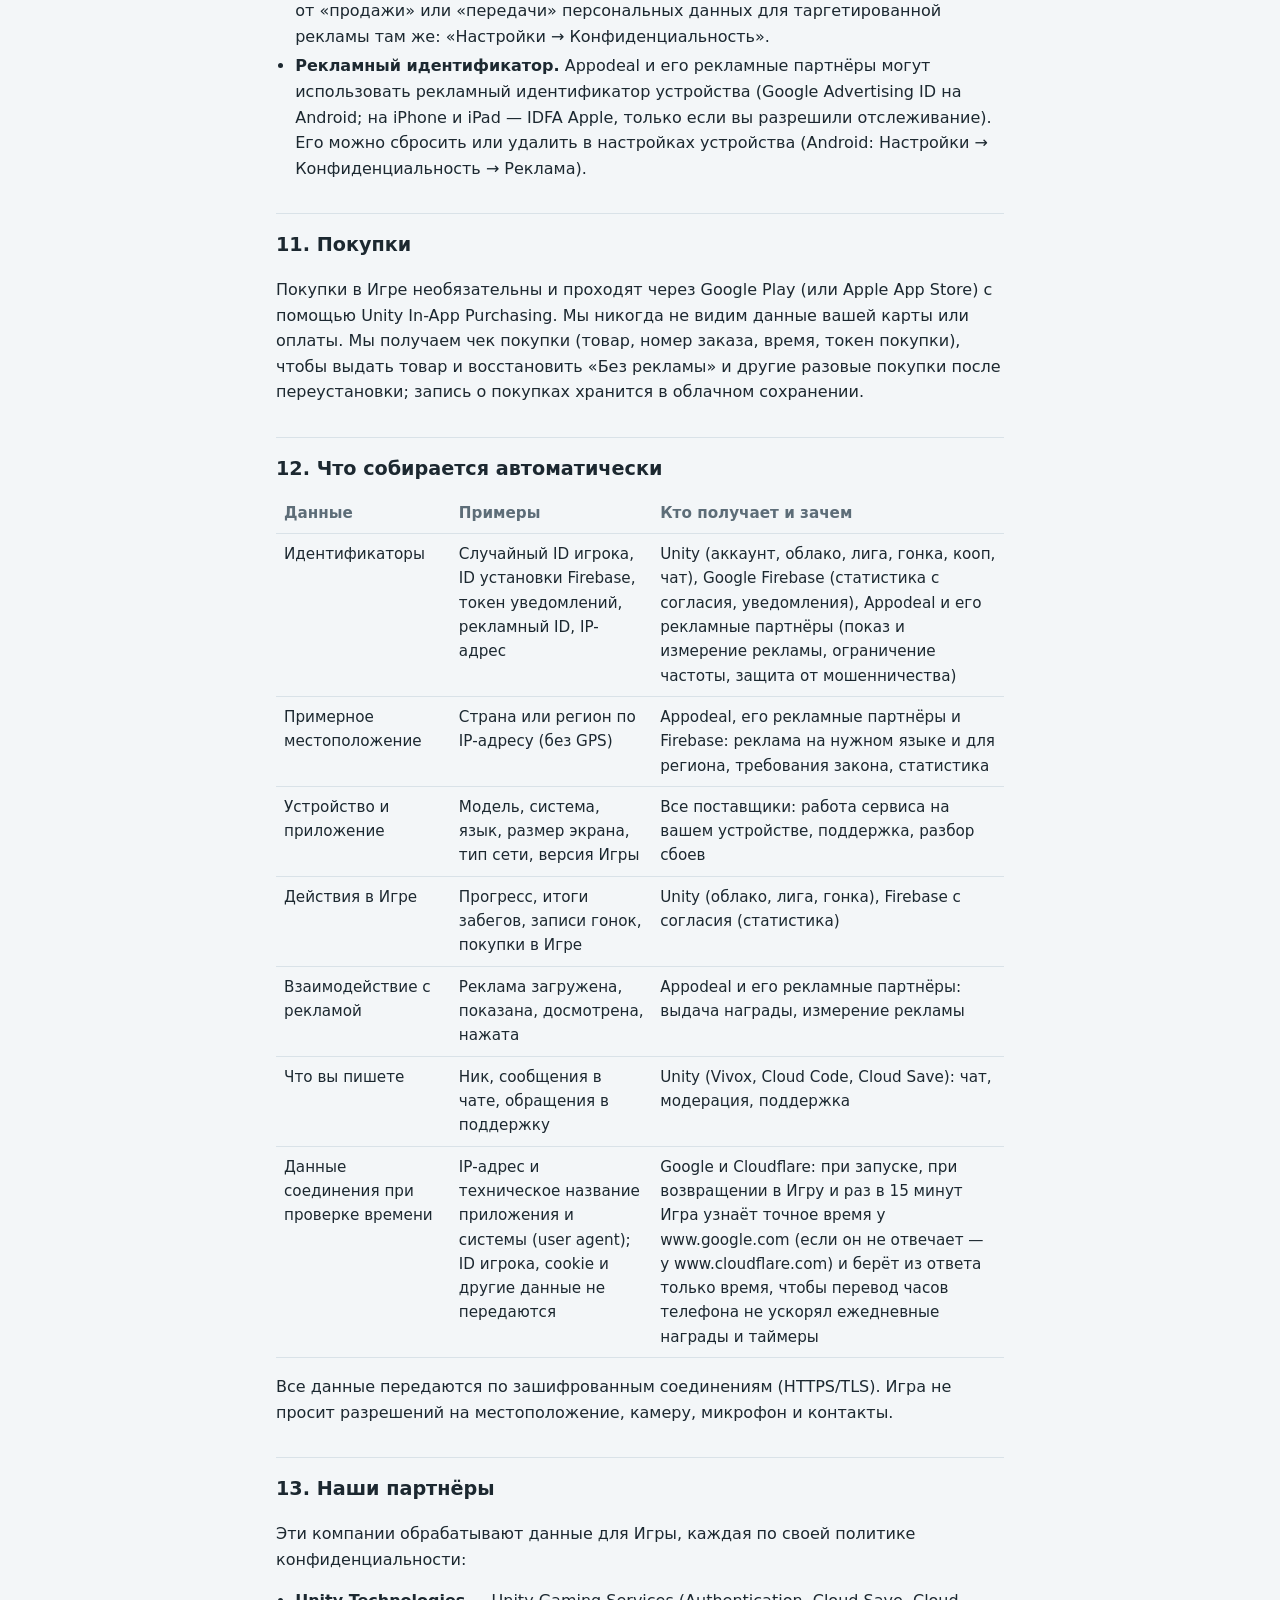
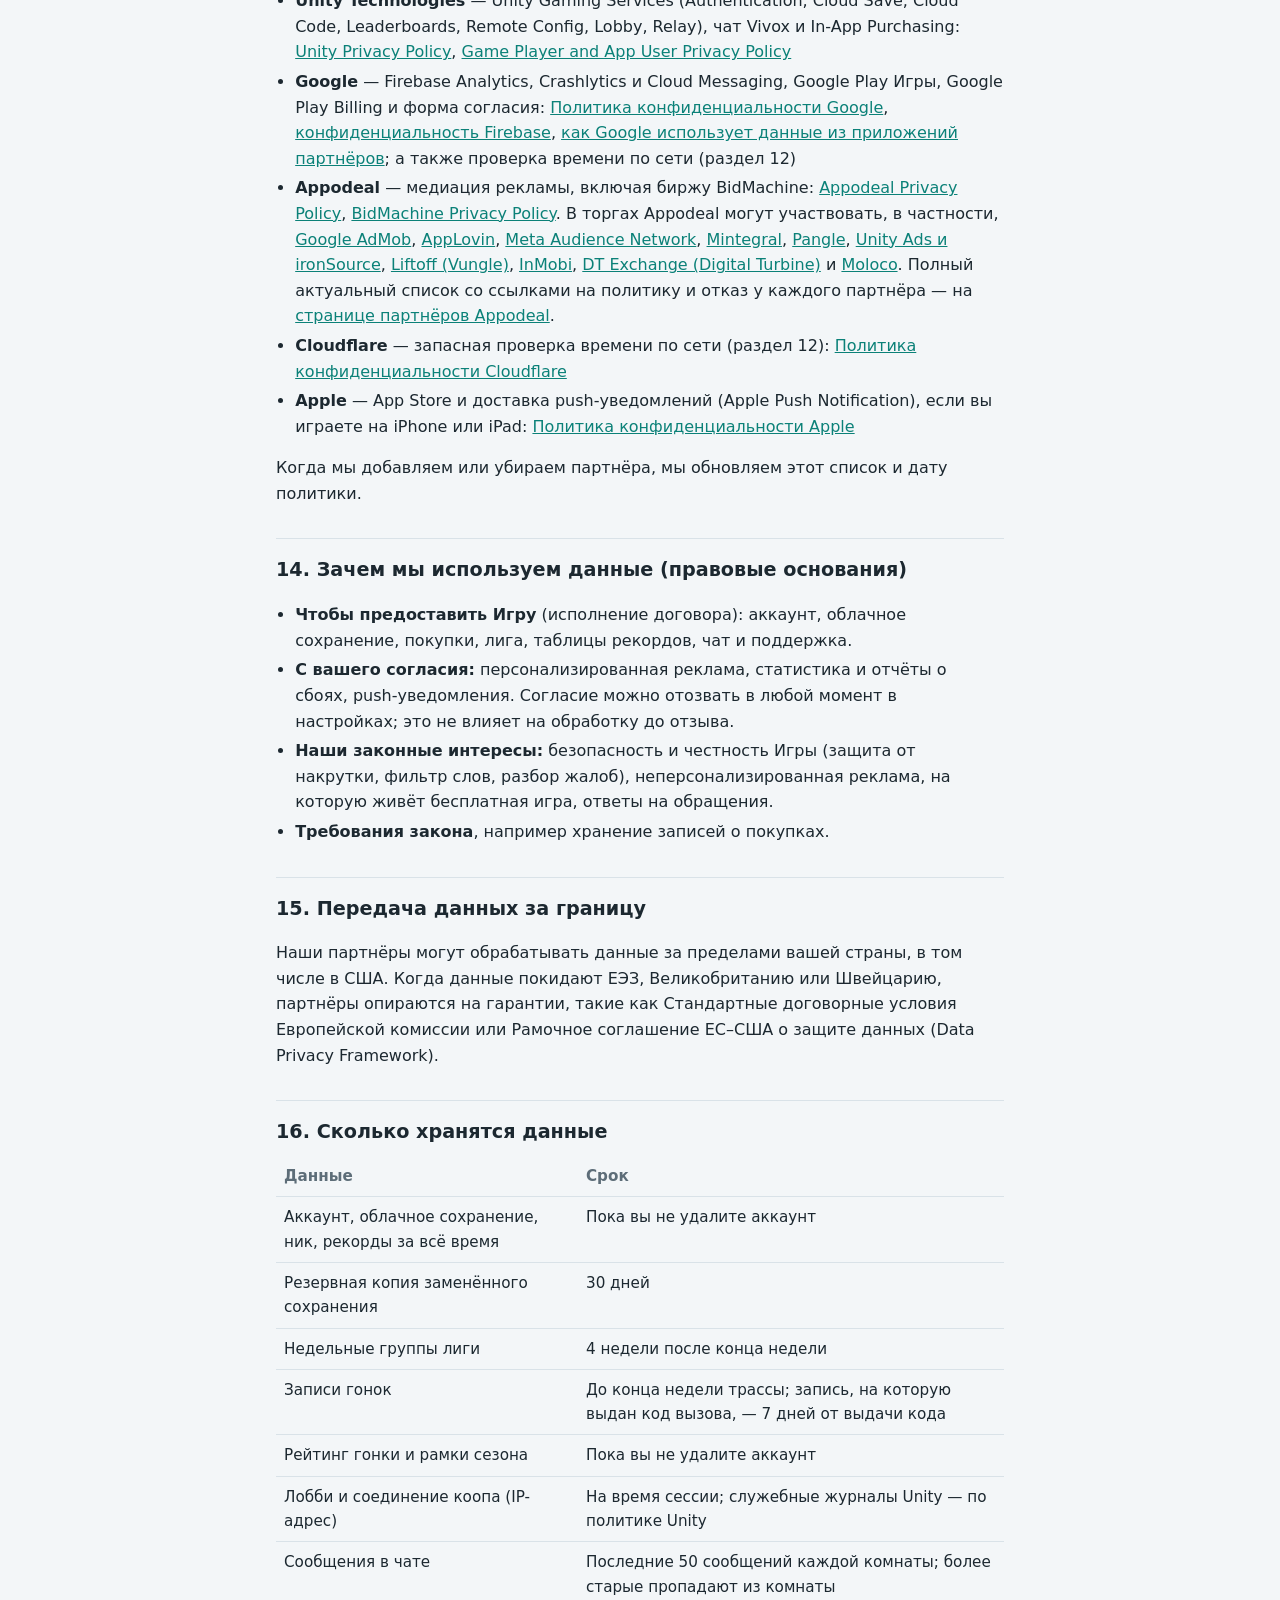
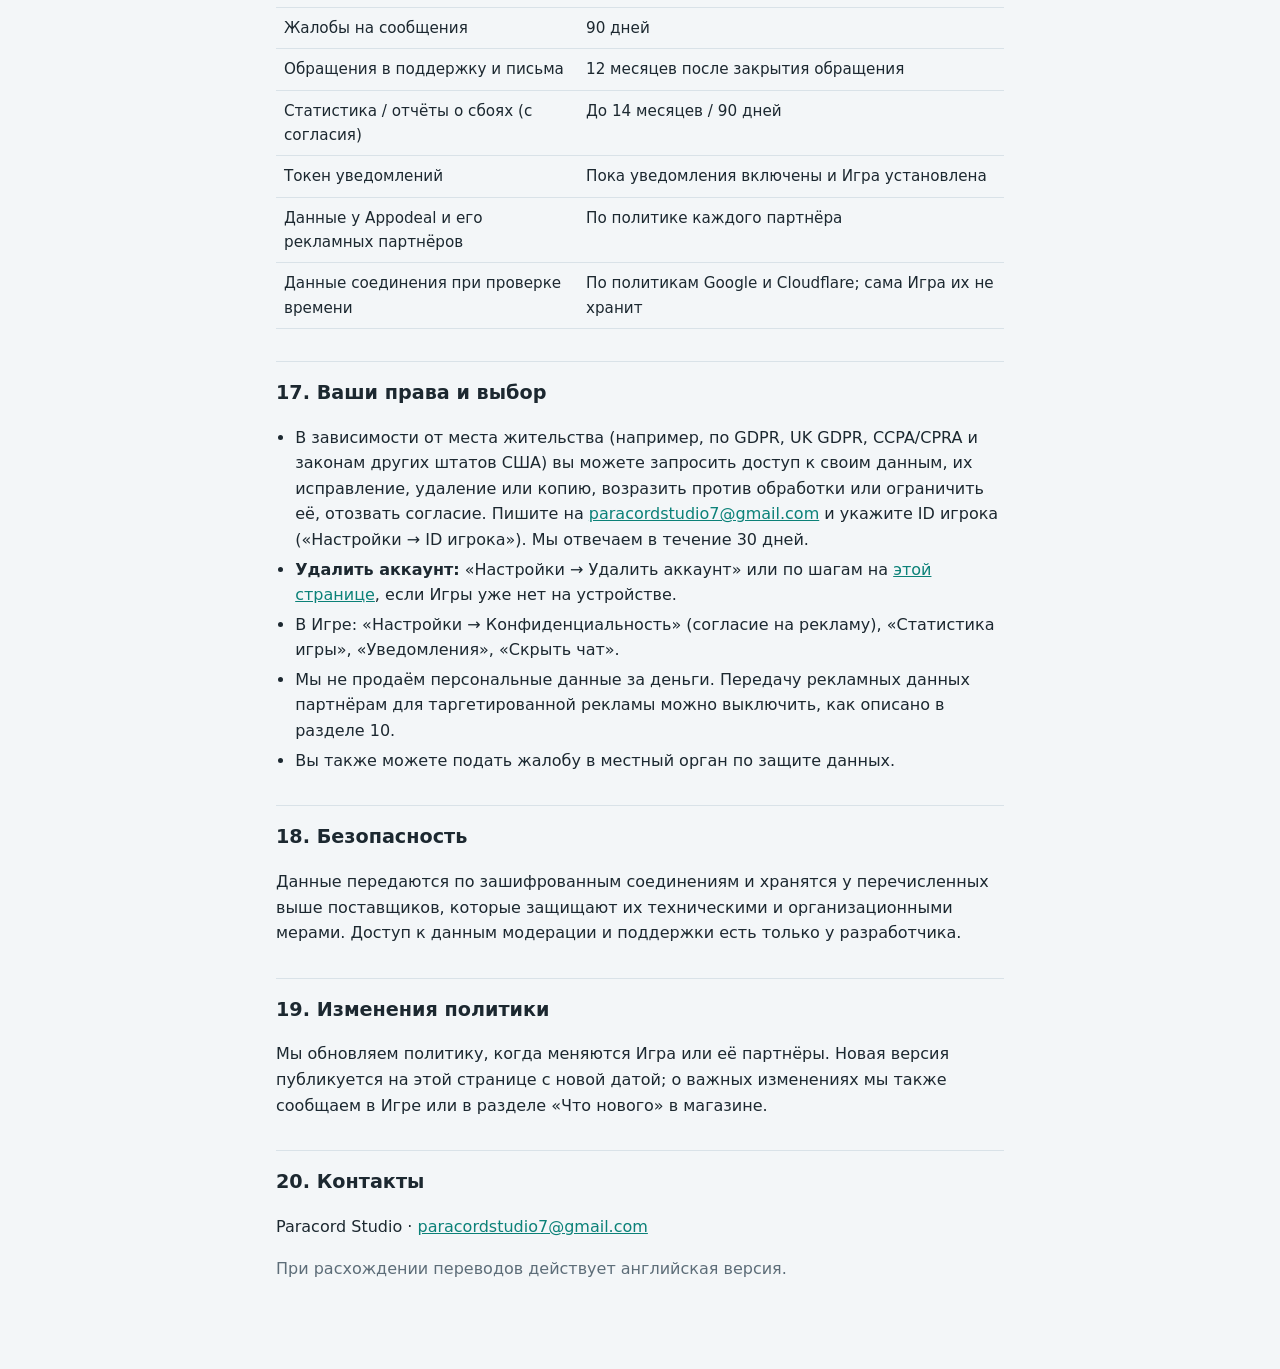
==== commit a8052a0d: "iOS wording now that Firebase has an iOS app: phone notification permission (Android or iOS), APNs d" ====
--- a/ru/index.html
+++ b/ru/index.html
@@ -103,16 +103,17 @@
   <h2>7. Уведомления</h2>
   <ul>
     <li>Игра может напоминать о готовых наградах, заканчивающихся заданиях и сезонах уведомлениями, которые планируются на
-    самом устройстве (без сервера). Разрешение Android на уведомления она просит только после вашего согласия в Игре.</li>
+    самом устройстве (без сервера). Разрешение телефона на уведомления (Android или iOS) она просит только после вашего согласия в Игре.</li>
     <li>Для новостей Игры (например, о новой зоне) и уведомлений лиги Игра регистрирует токен в <strong>Firebase Cloud
-    Messaging</strong> (Google). Токен хранится вместе с ID игрока и языком и используется только для этих уведомлений.</li>
-    <li>Уведомления выключаются в настройках Игры (все или по категориям) или в настройках Android. Для игроков младше 13
+    Messaging</strong> (Google). Токен хранится вместе с ID игрока и языком и используется только для этих уведомлений. На iPhone и iPad Firebase
+    доставляет их через службу Apple Push Notification.</li>
+    <li>Уведомления выключаются в настройках Игры (все или по категориям) или в настройках телефона. Для игроков младше 13
     лет уведомления не планируются и токен не регистрируется.</li>
   </ul>
 
   <h2>8. Обращения в поддержку</h2>
   <p>Если вы пишете нам из «Настройки → Поддержка», мы получаем тему и текст, ID игрока, версию Игры, модель устройства,
-  версию Android и язык. Если отметить галочку, прикладывается журнал последнего забега. Почту указывать необязательно, она
+  версию операционной системы и язык. Если отметить галочку, прикладывается журнал последнего забега. Почту указывать необязательно, она
   нужна только для ответа. Обращения хранятся в Unity Cloud Save и удаляются через 12 месяцев после закрытия. Письма на нашу
   почту хранятся столько же.</p>
 
@@ -207,7 +208,8 @@
       <a href="https://appodeal.com/partners-privacy-policies/" rel="noopener">странице партнёров Appodeal</a>.</li>
     <li><strong>Cloudflare</strong> — запасная проверка времени по сети (раздел 12):
     <a href="https://www.cloudflare.com/privacypolicy/" rel="noopener">Политика конфиденциальности Cloudflare</a></li>
-    <li><strong>Apple</strong> — App Store, если вы играете на iPhone или iPad:
+    <li><strong>Apple</strong> — App Store и доставка push-уведомлений (Apple Push Notification), если вы играете на
+    iPhone или iPad:
     <a href="https://www.apple.com/legal/privacy/" rel="noopener">Политика конфиденциальности Apple</a></li>
   </ul>
   <p>Когда мы добавляем или убираем партнёра, мы обновляем этот список и дату политики.</p>
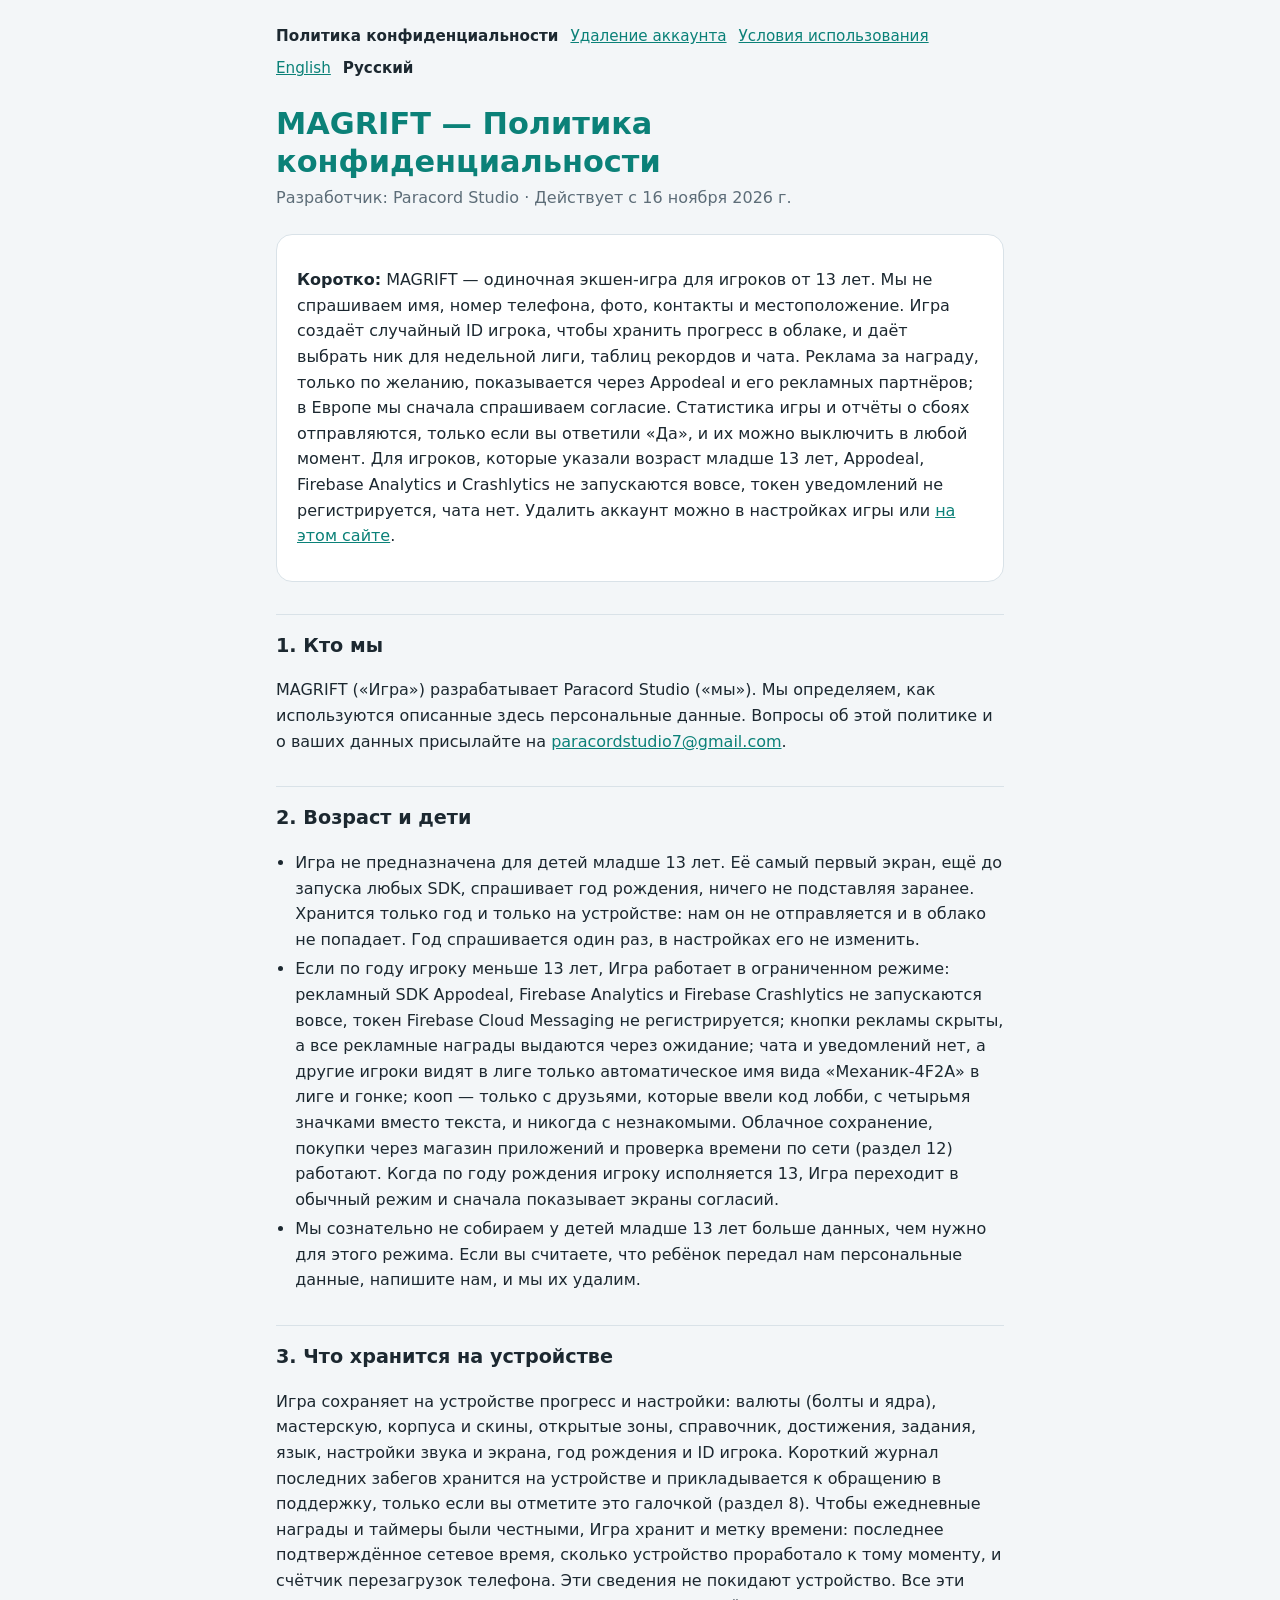
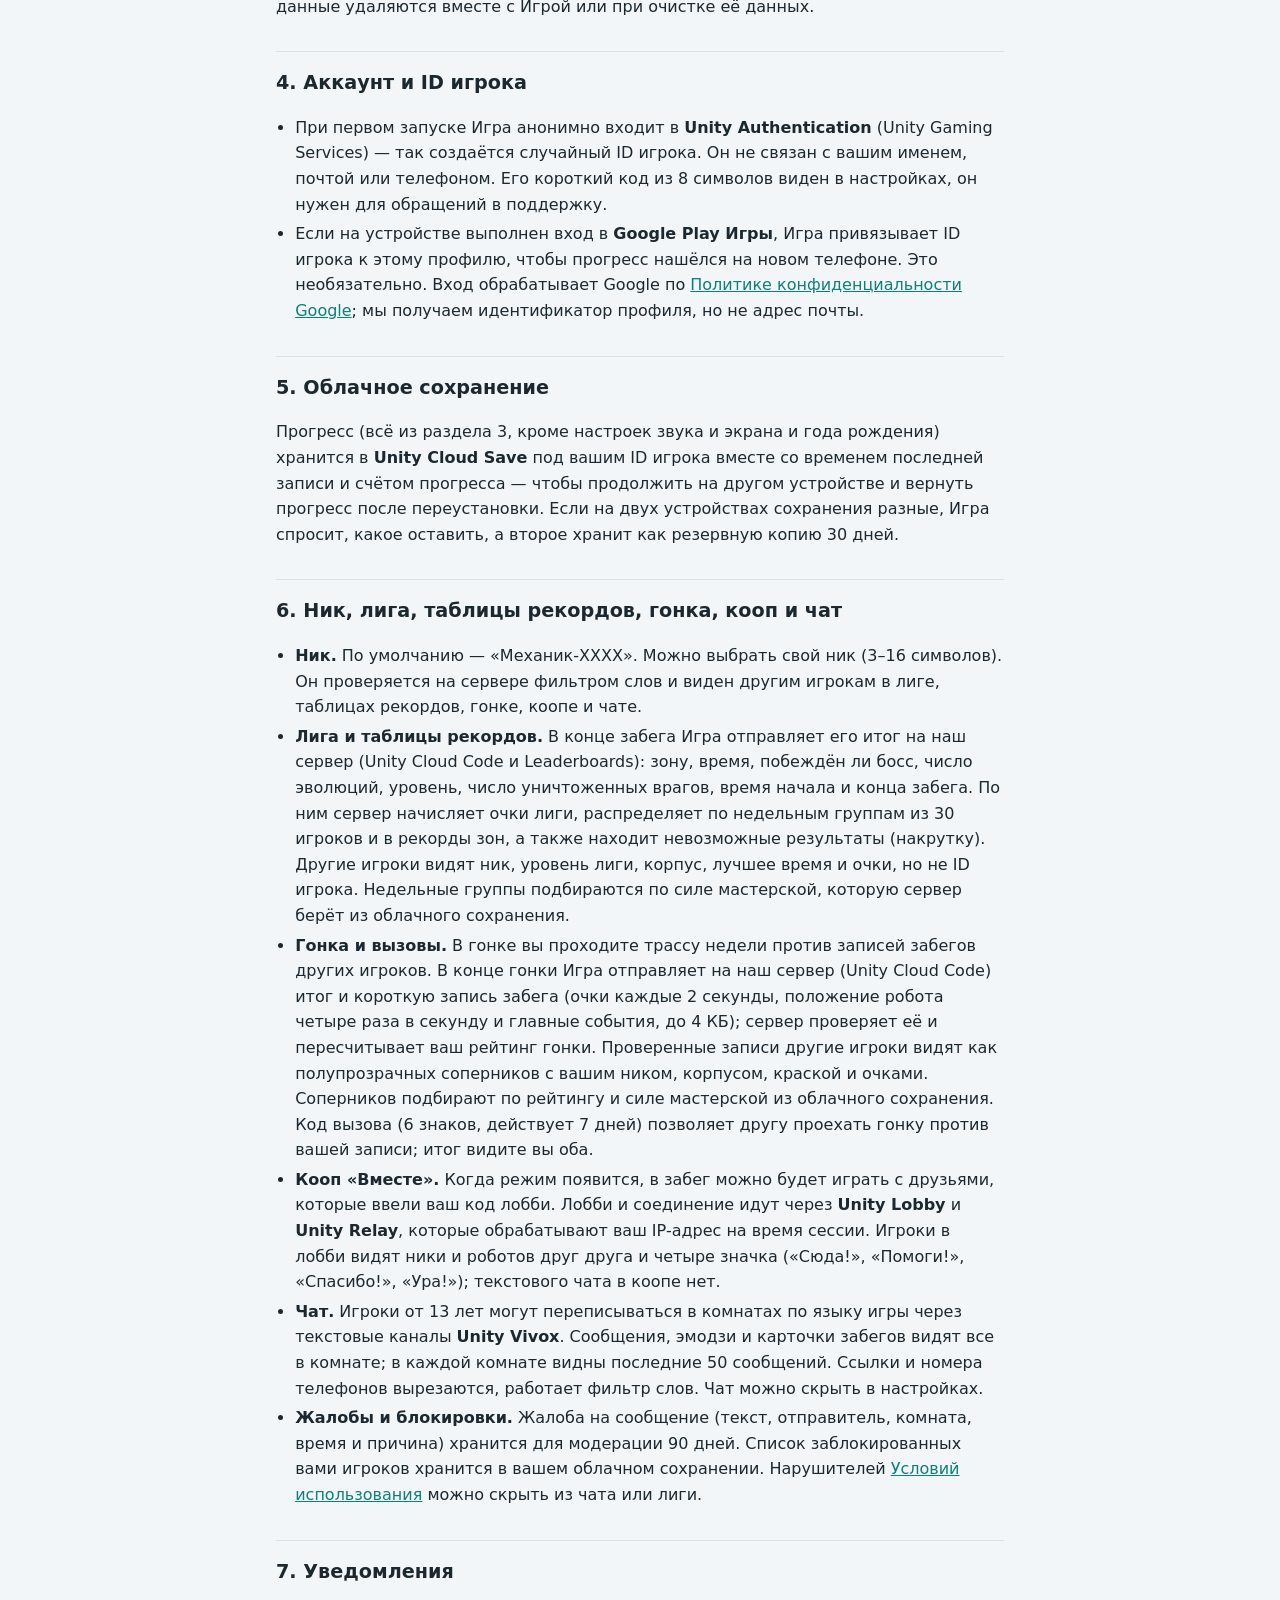
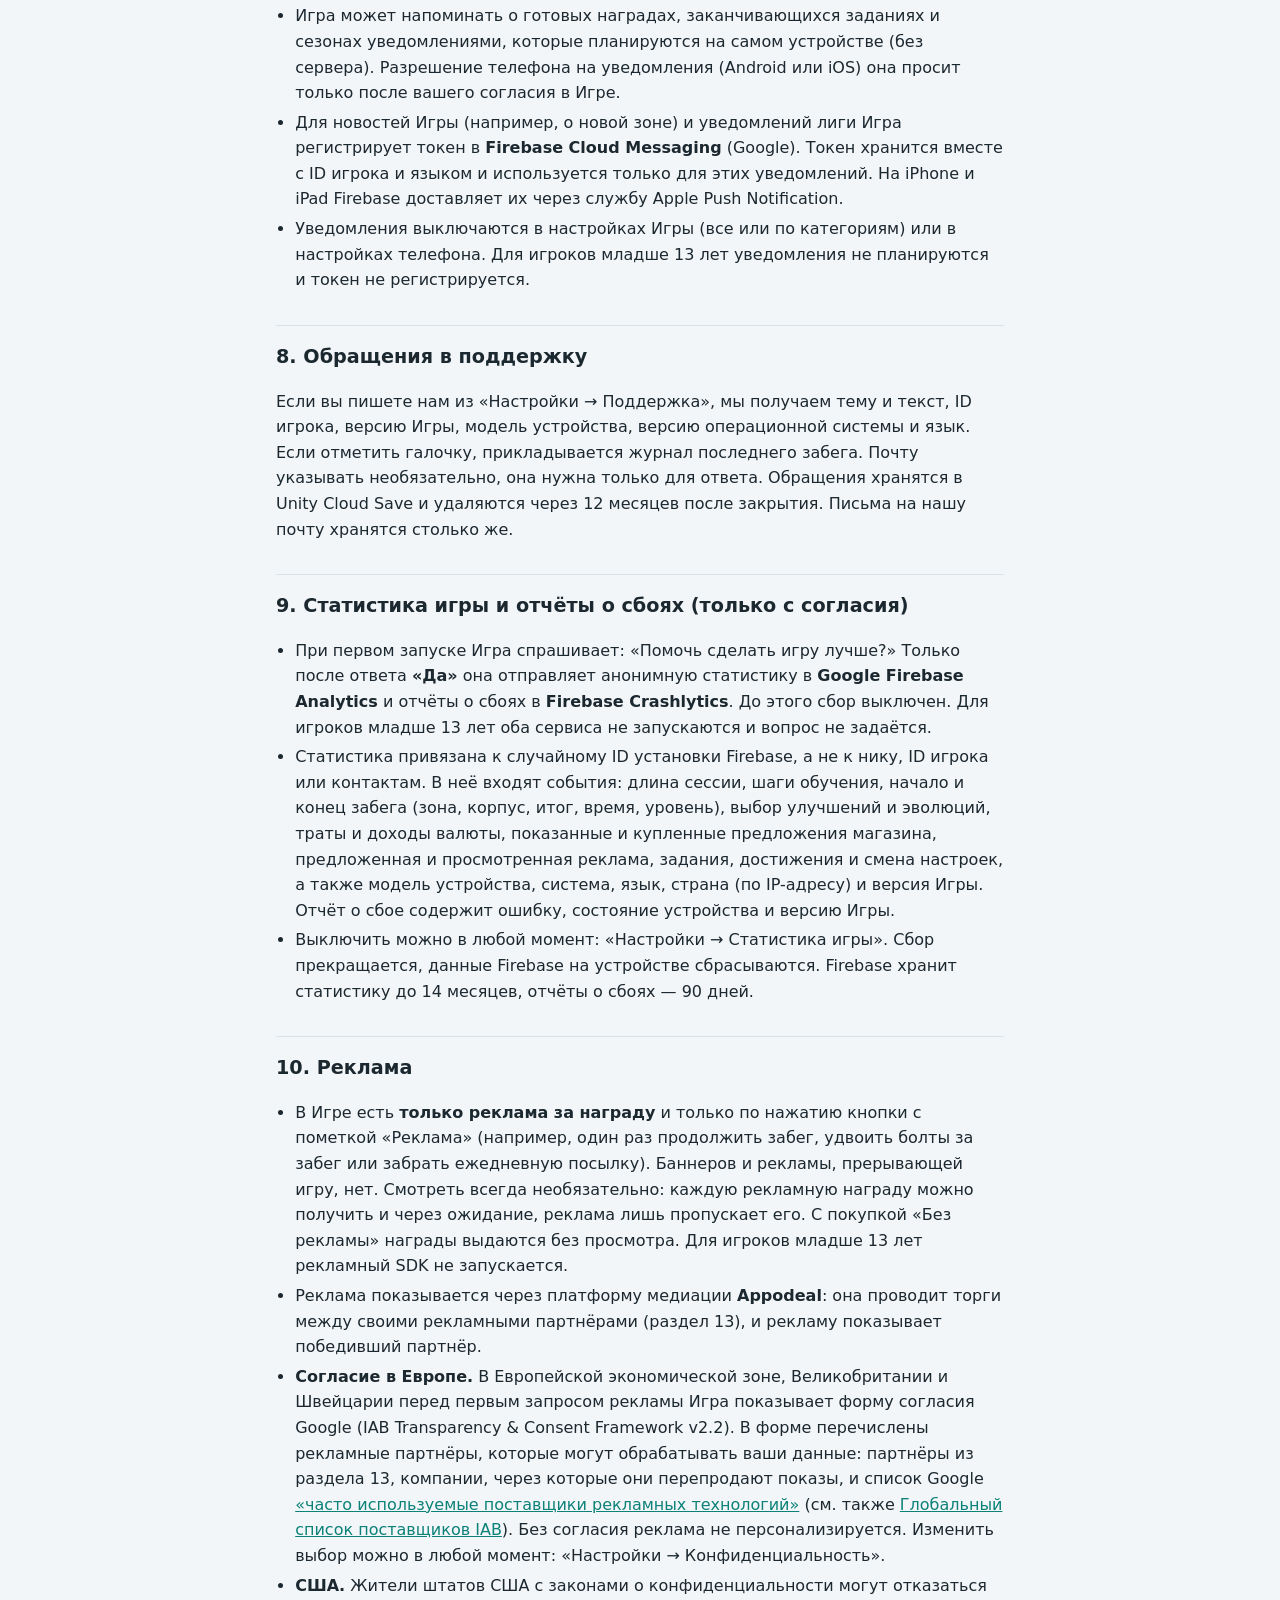
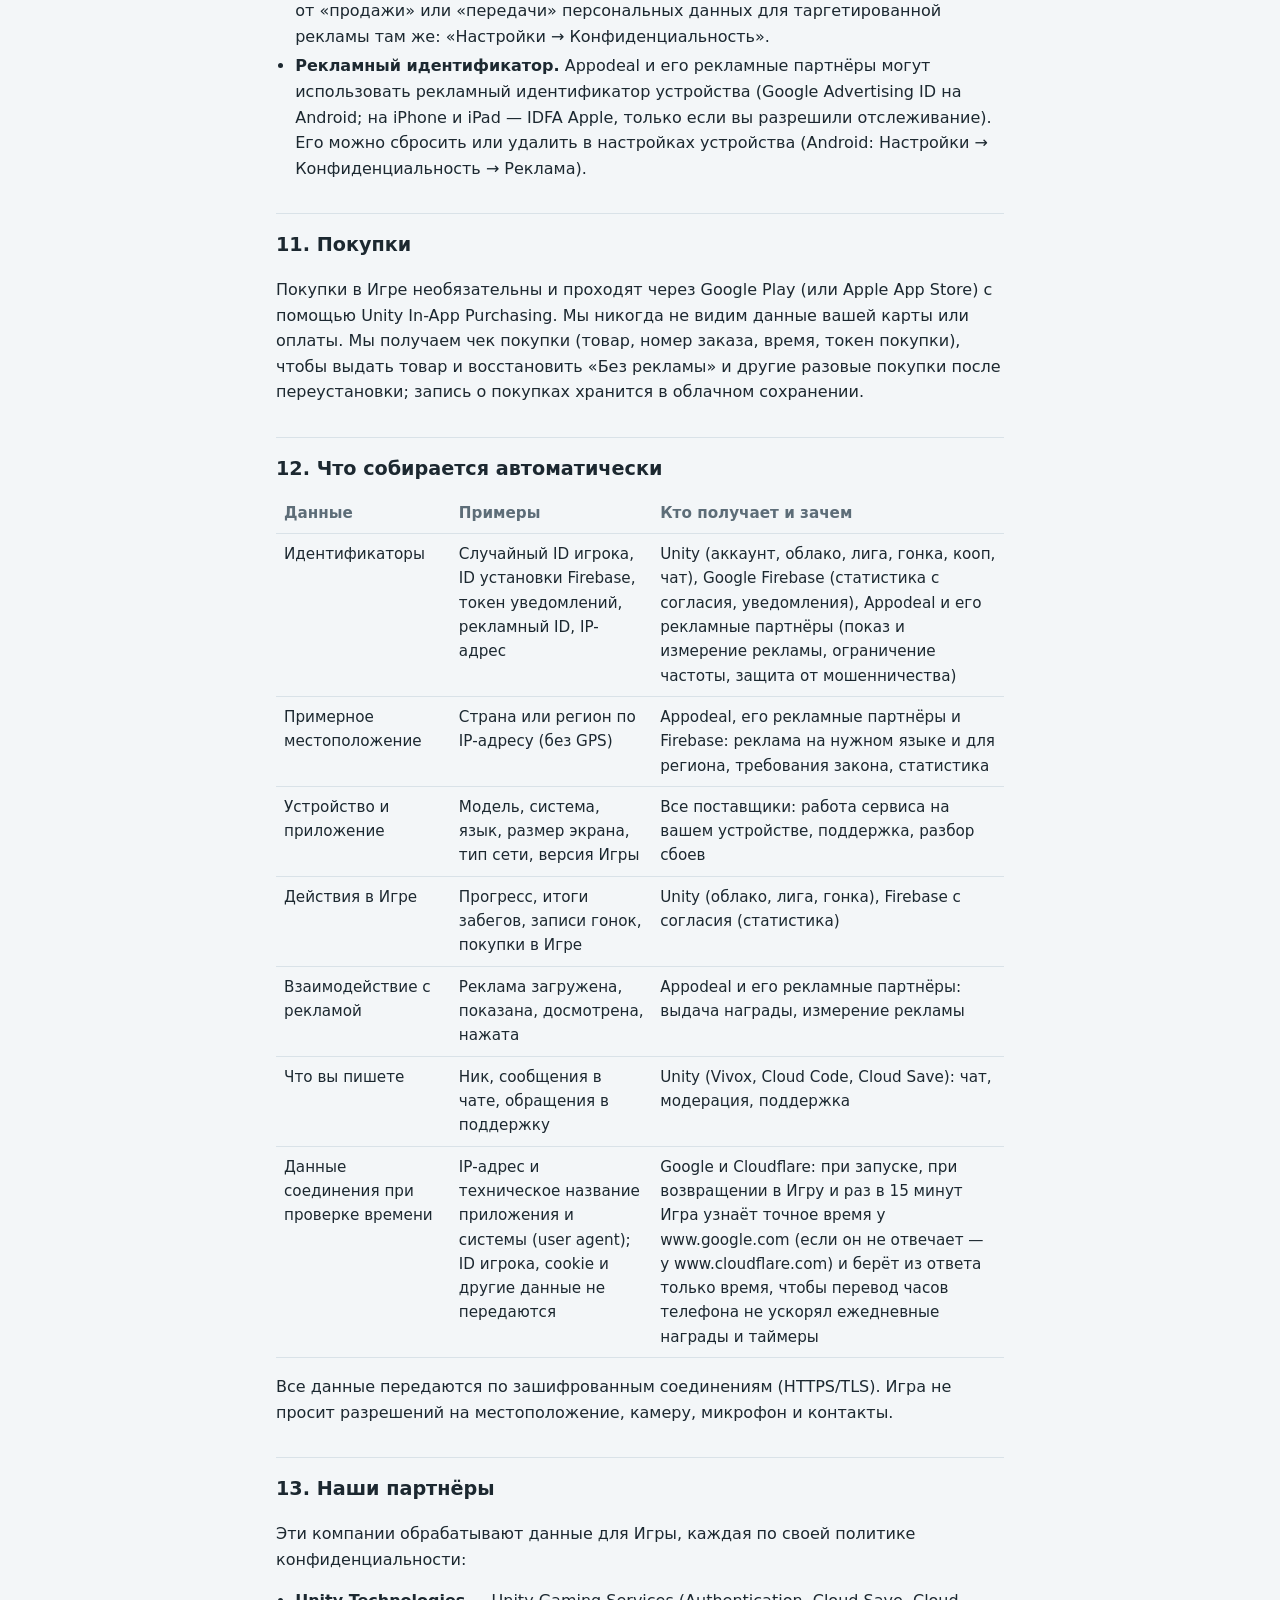
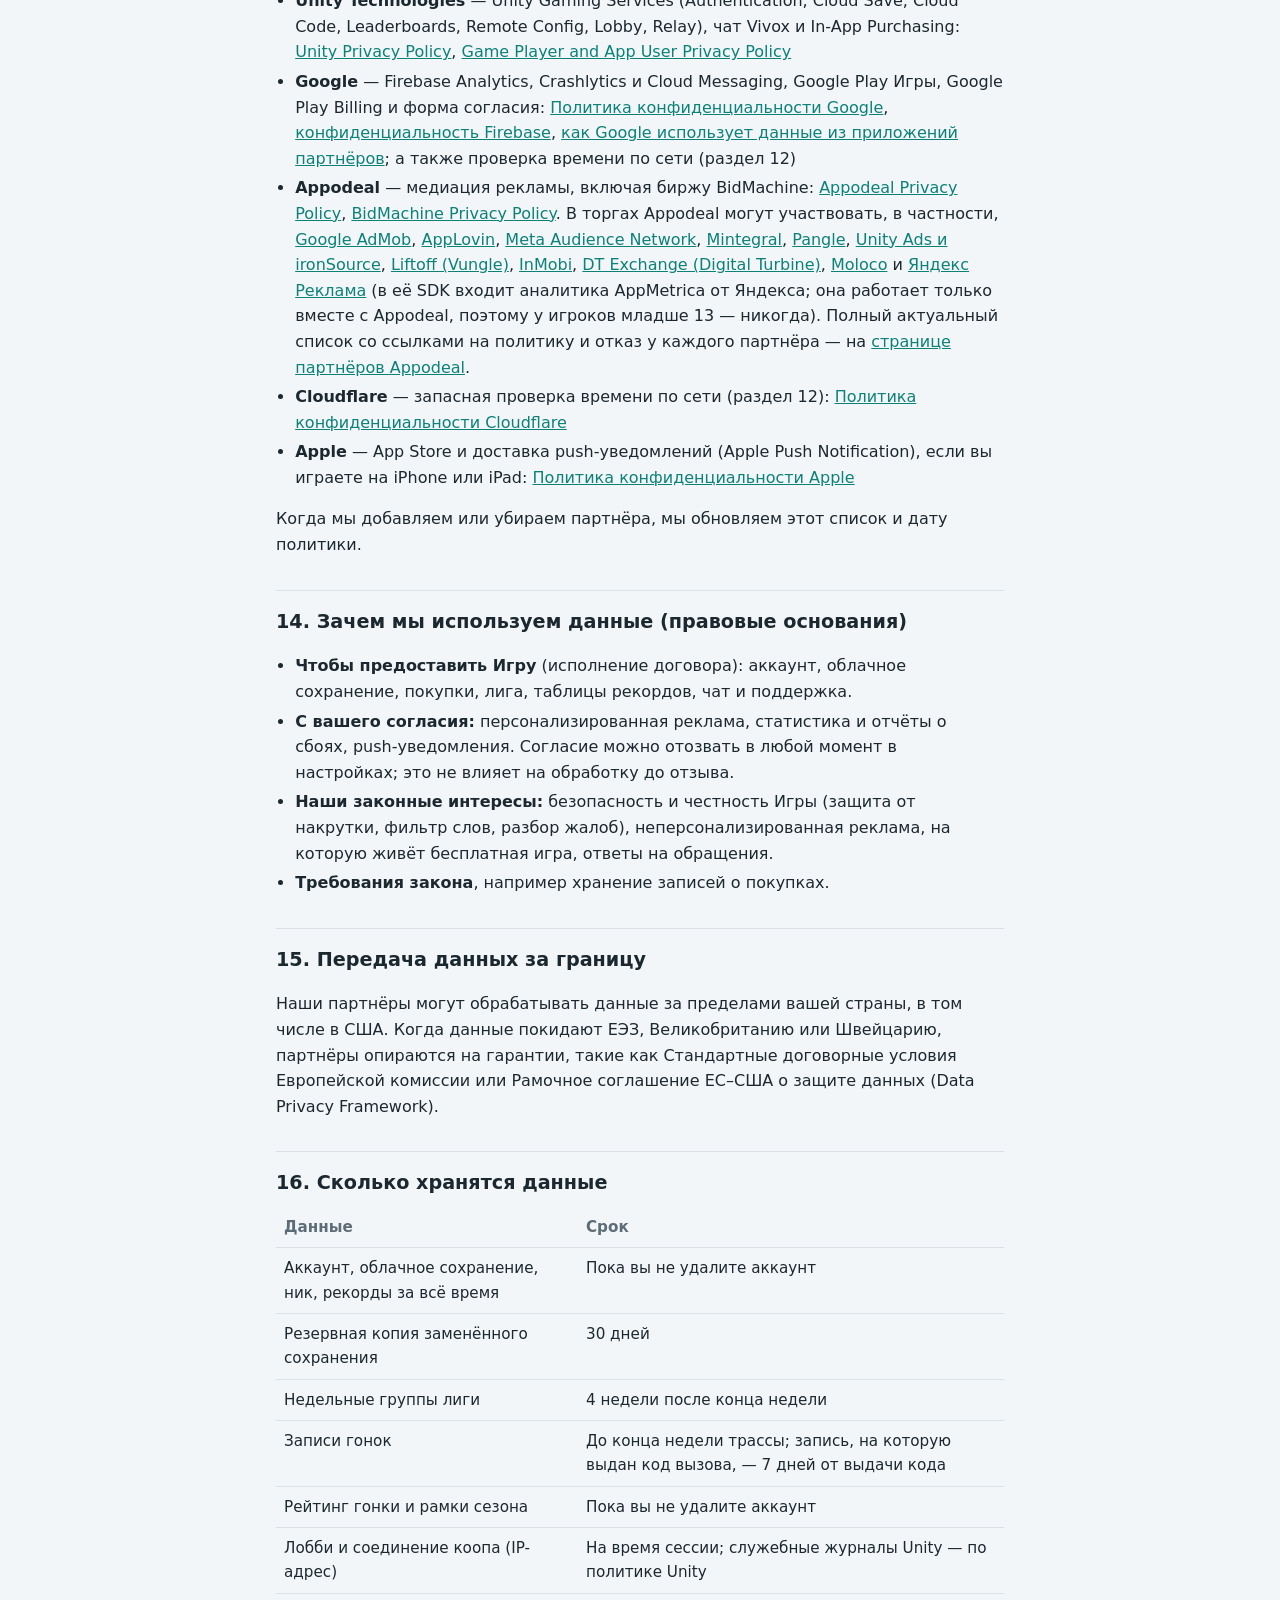
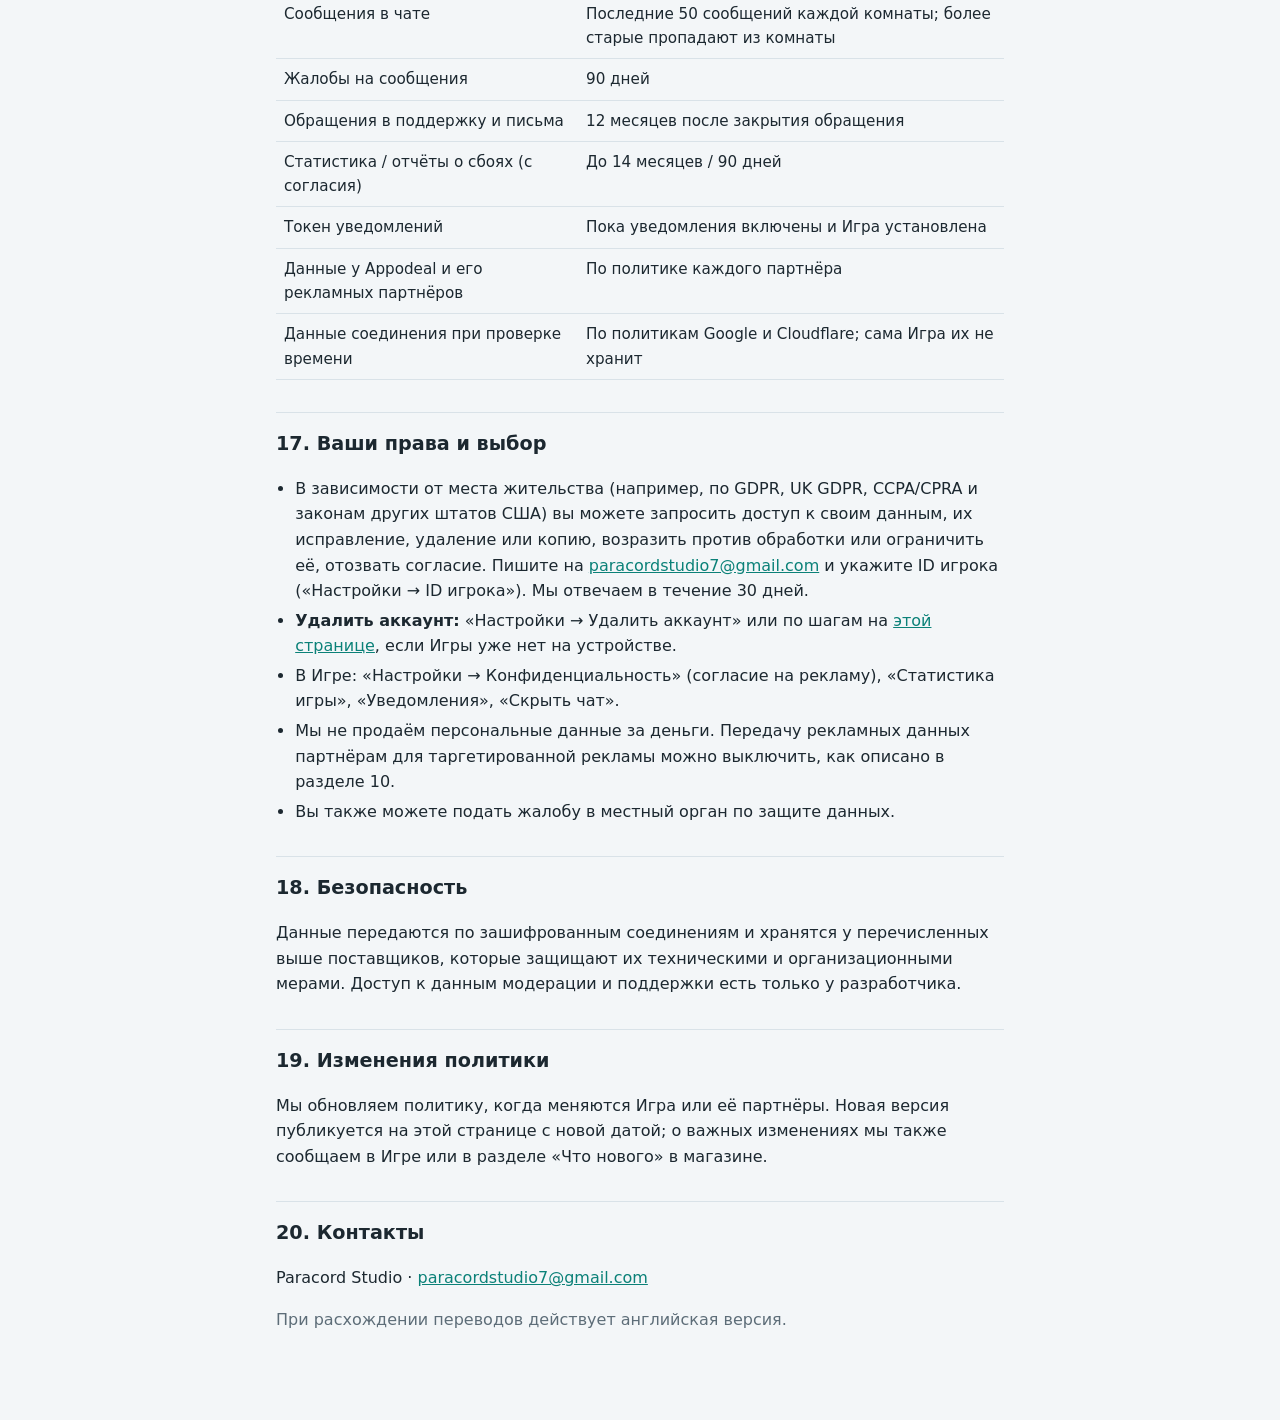
==== commit 7e344305: "Policy (ru): name Yandex Ads and its AppMetrica analytics among Appodeal partners Co-Authored-By: Cl" ====
--- a/ru/index.html
+++ b/ru/index.html
@@ -202,8 +202,10 @@
       <a href="https://unity.com/legal/game-player-and-app-user-privacy-policy" rel="noopener">Unity Ads и ironSource</a>,
       <a href="https://liftoff.ai/privacy-policy/" rel="noopener">Liftoff (Vungle)</a>,
       <a href="https://advertising.inmobi.com/privacy-policy" rel="noopener">InMobi</a>,
-      <a href="https://www.digitalturbine.com/legal/privacy-policy" rel="noopener">DT Exchange (Digital Turbine)</a> и
-      <a href="https://www.moloco.com/terms-and-policies/privacy-portal" rel="noopener">Moloco</a>. Полный актуальный список
+      <a href="https://www.digitalturbine.com/legal/privacy-policy" rel="noopener">DT Exchange (Digital Turbine)</a>,
+      <a href="https://www.moloco.com/terms-and-policies/privacy-portal" rel="noopener">Moloco</a> и
+      <a href="https://yandex.ru/legal/confidential/" rel="noopener">Яндекс Реклама</a> (в её SDK входит аналитика AppMetrica
+      от Яндекса; она работает только вместе с Appodeal, поэтому у игроков младше 13 — никогда). Полный актуальный список
       со ссылками на политику и отказ у каждого партнёра — на
       <a href="https://appodeal.com/partners-privacy-policies/" rel="noopener">странице партнёров Appodeal</a>.</li>
     <li><strong>Cloudflare</strong> — запасная проверка времени по сети (раздел 12):
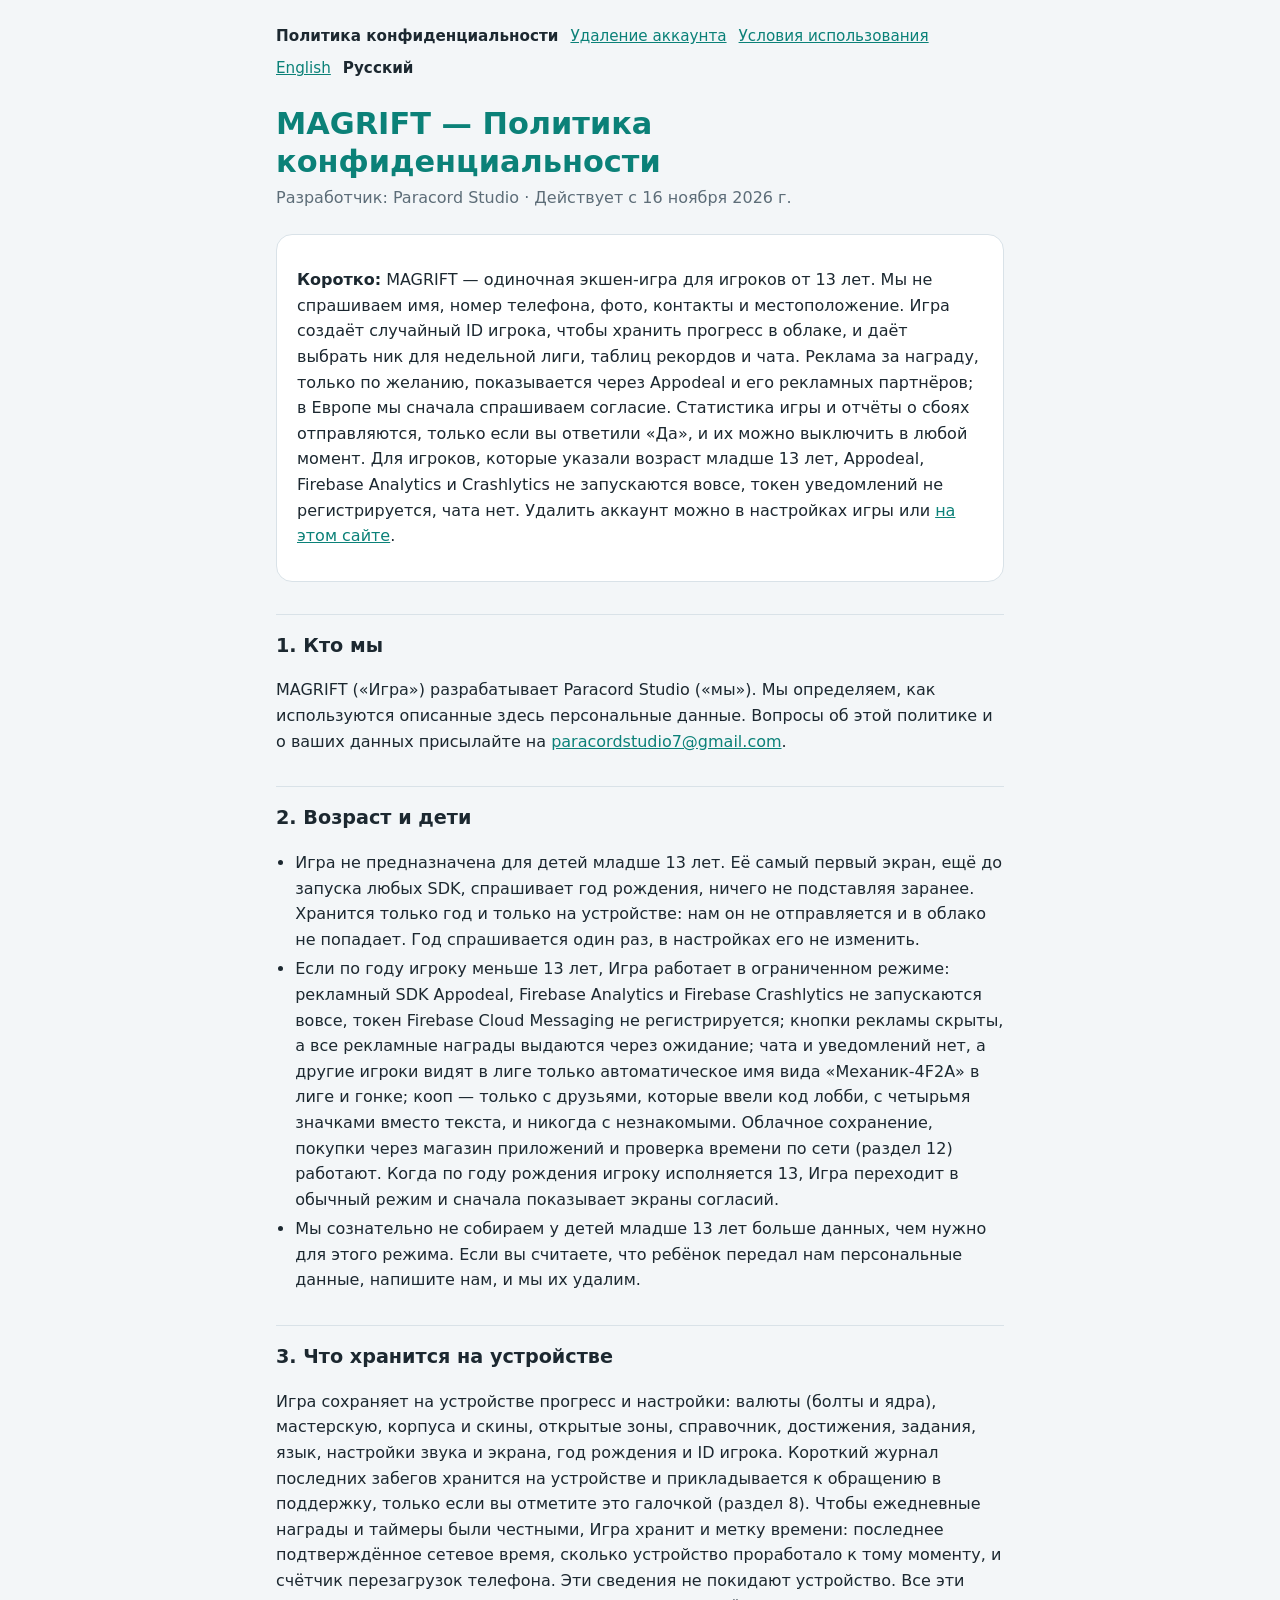
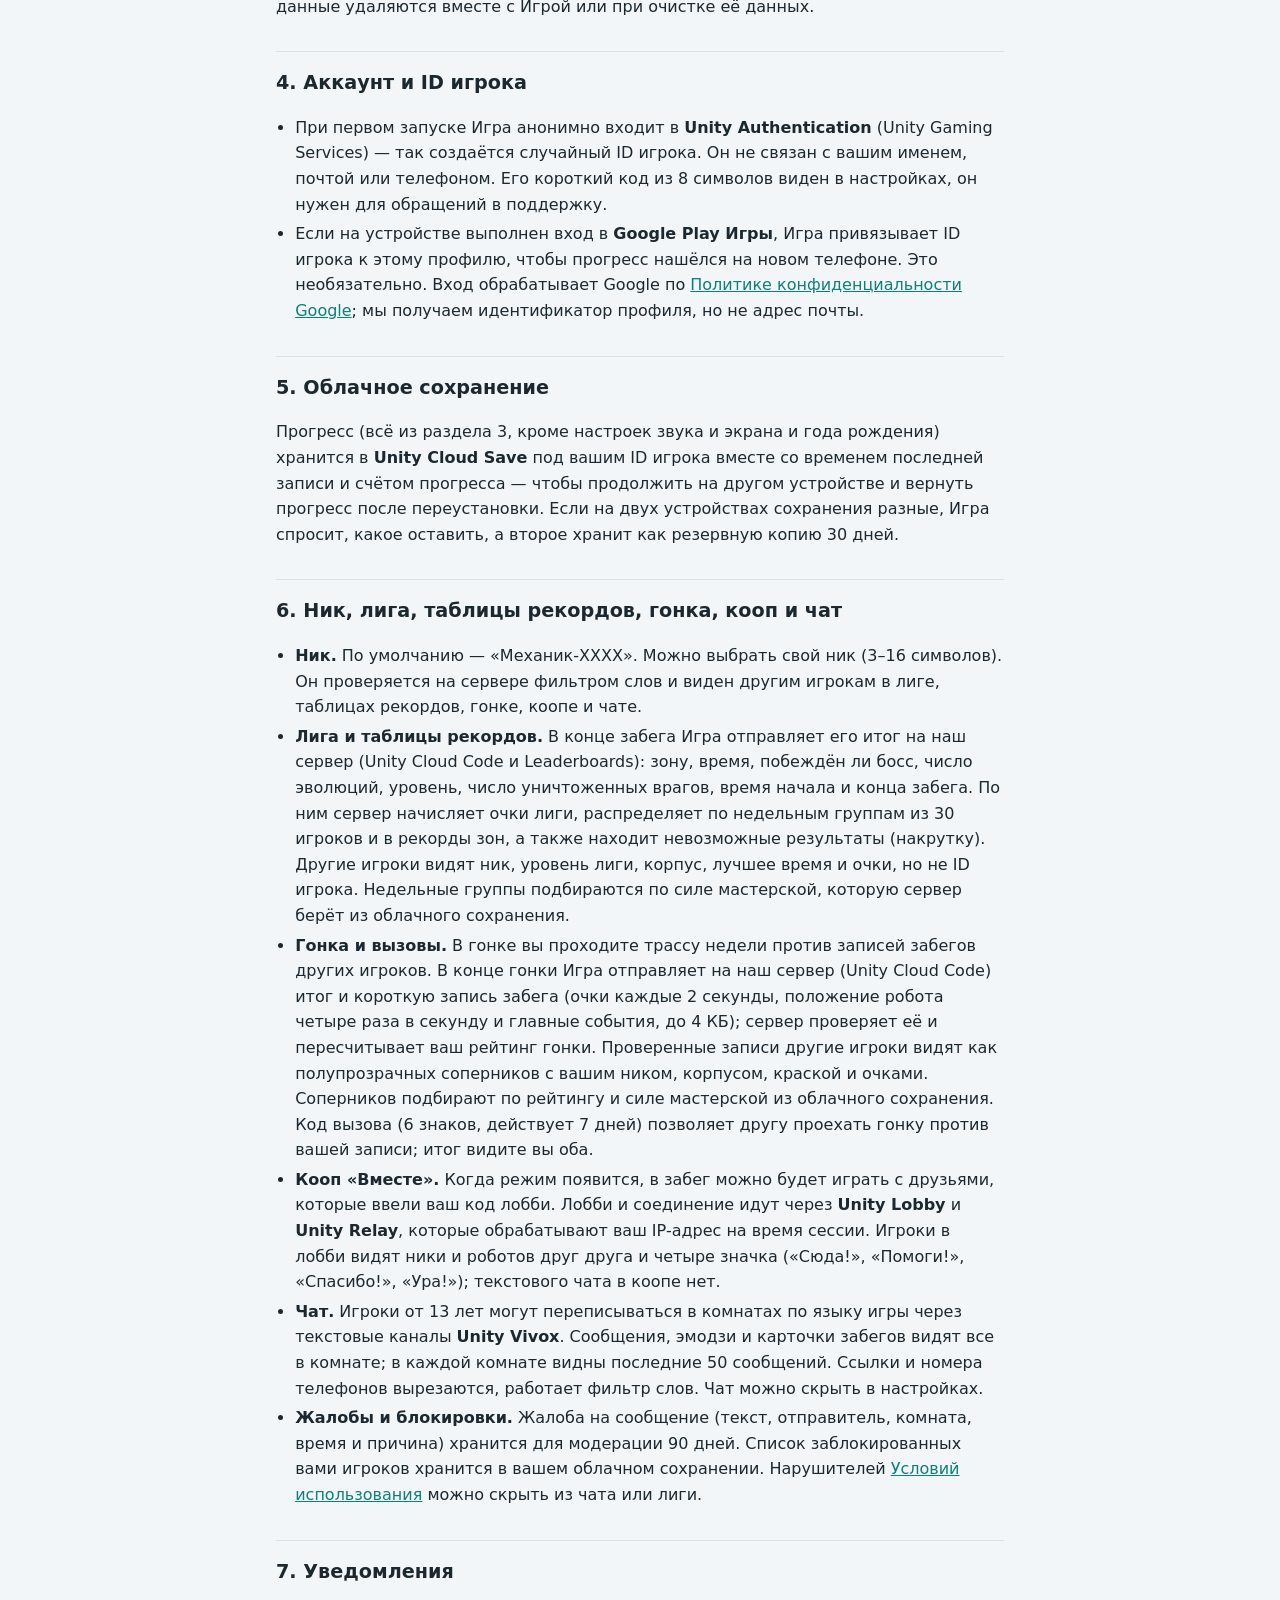
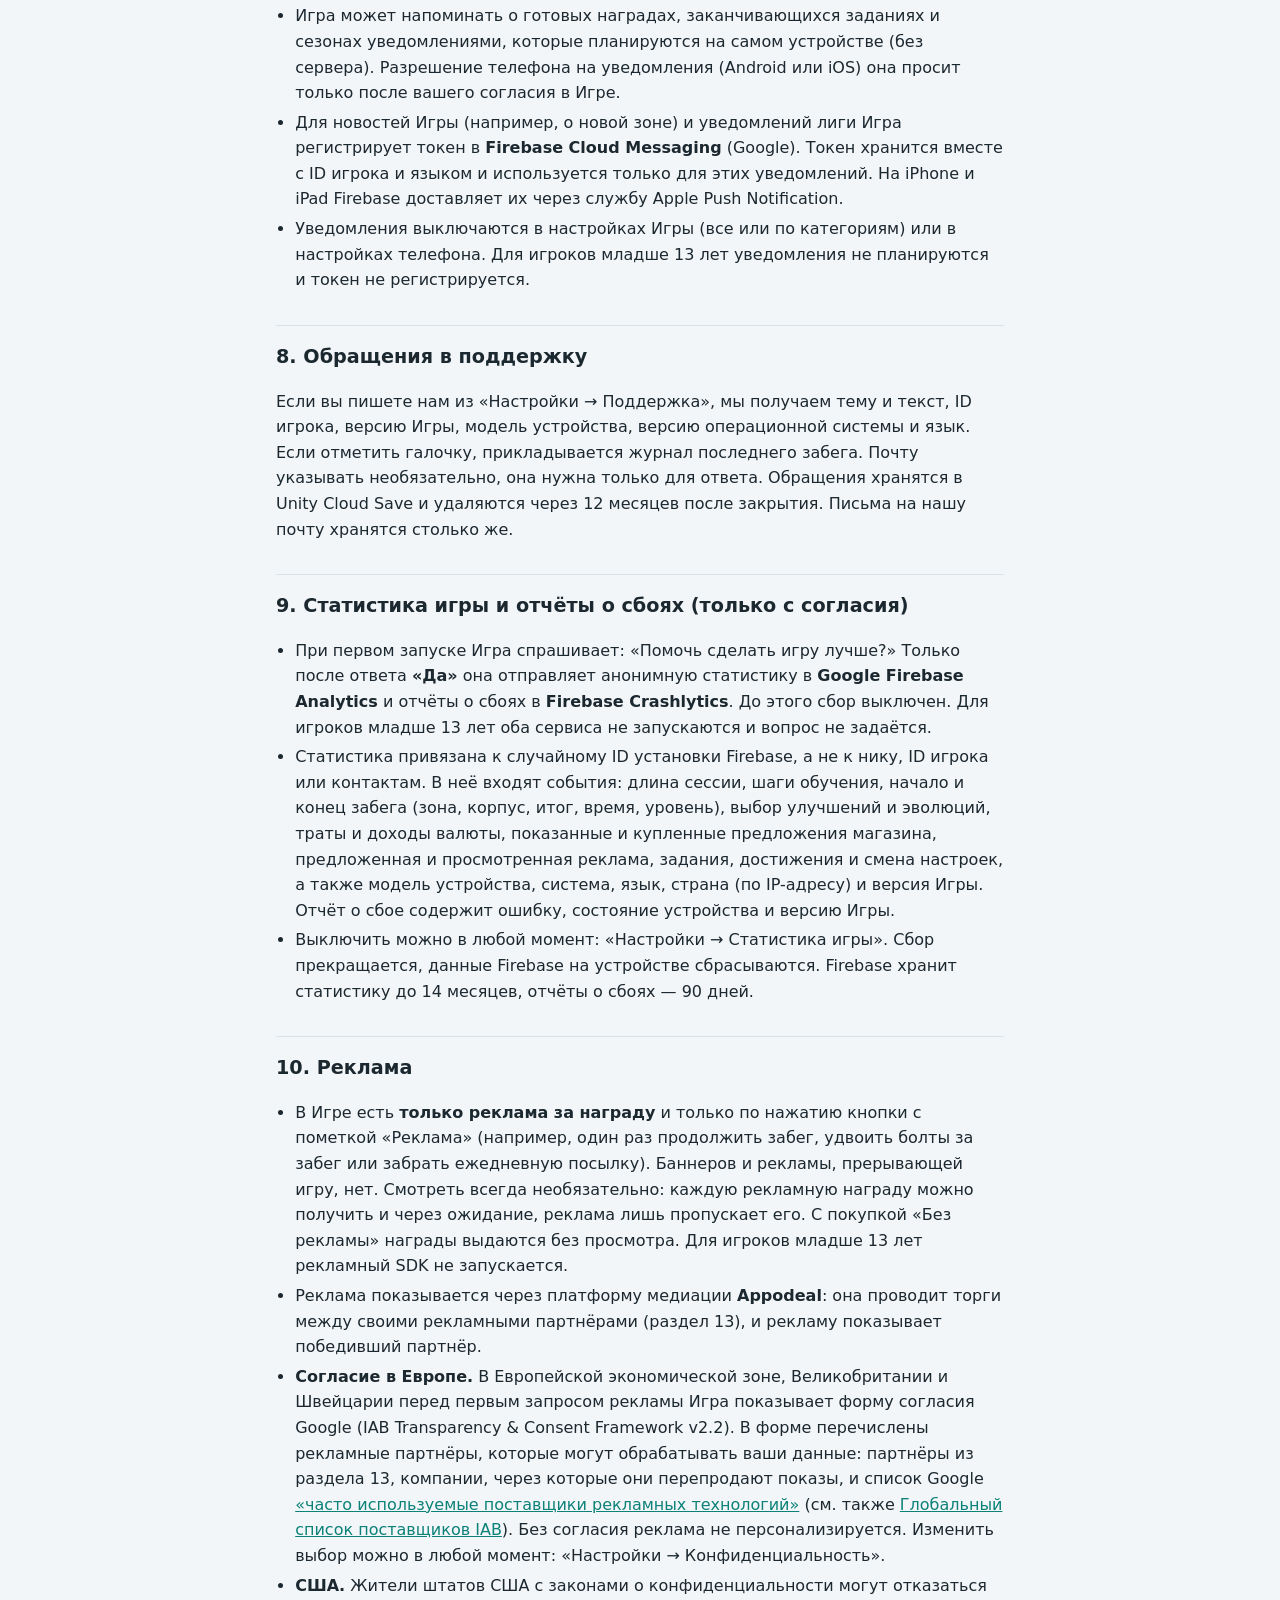
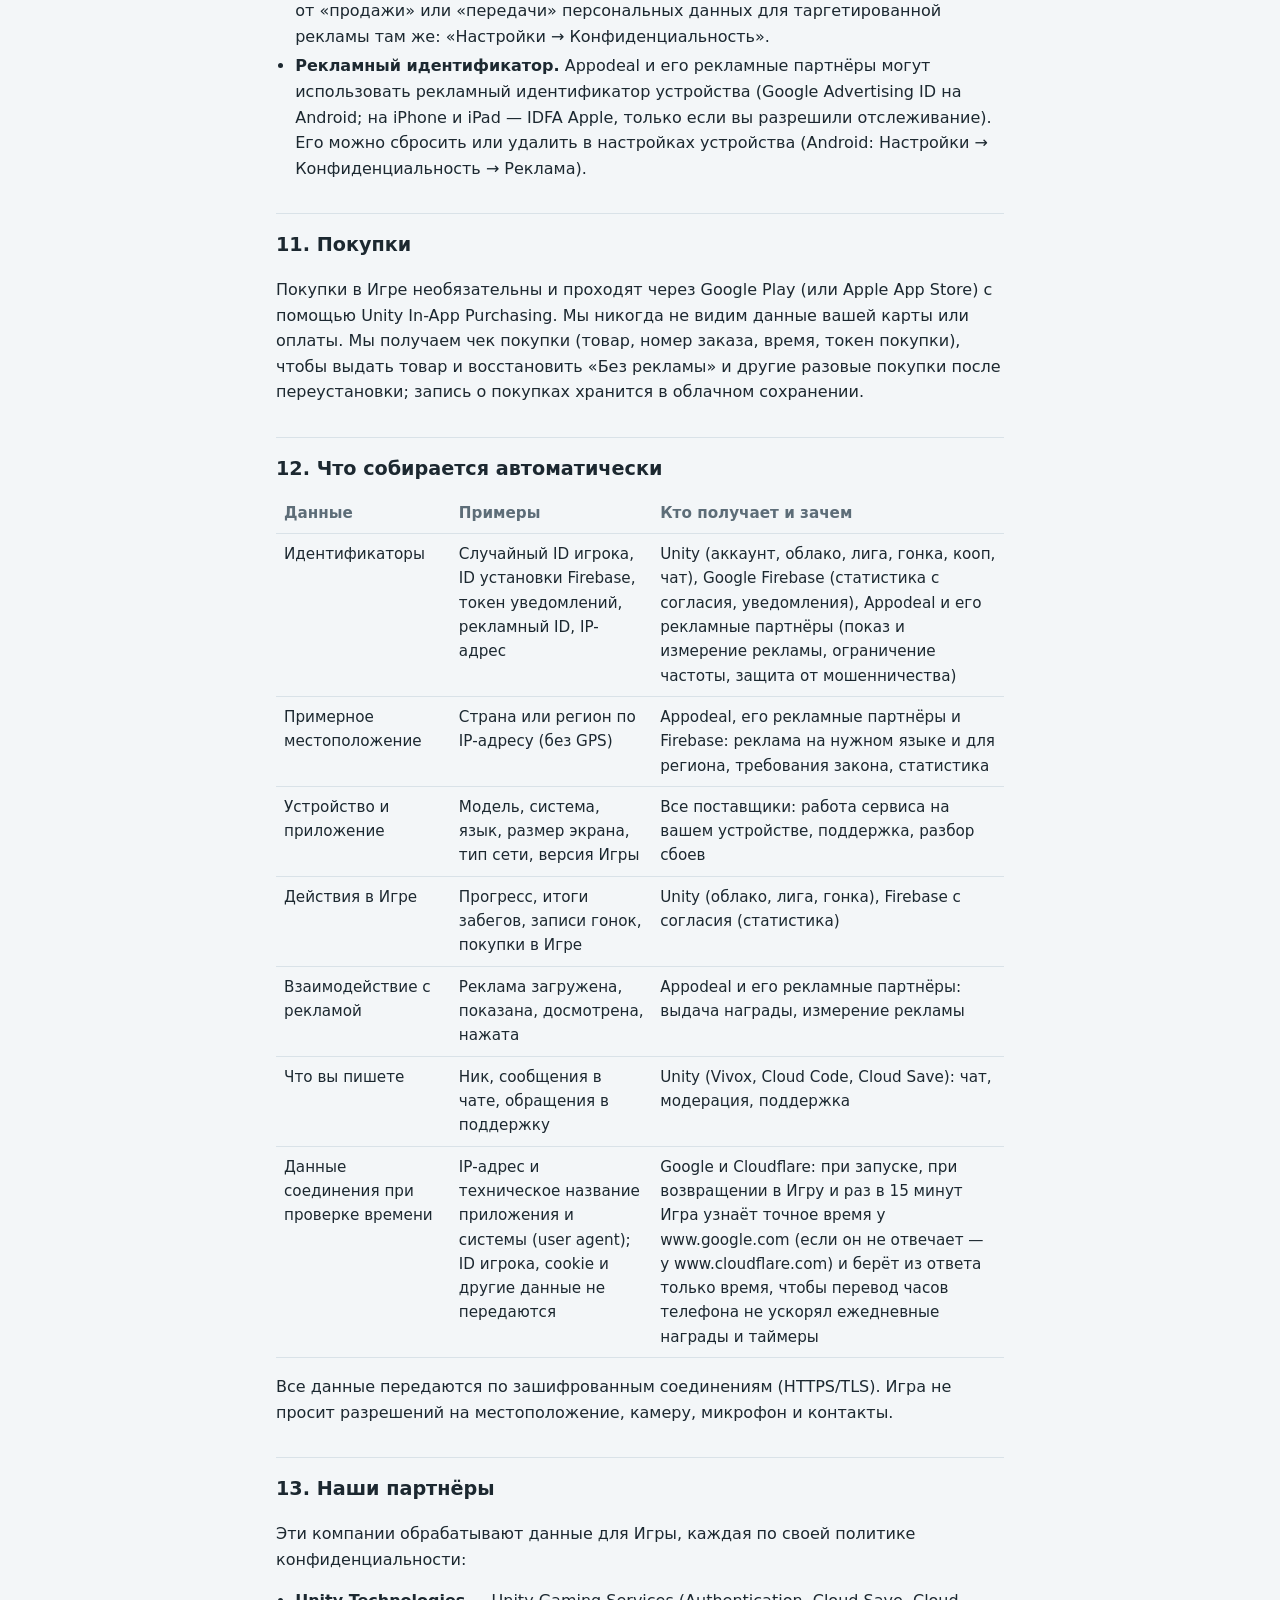
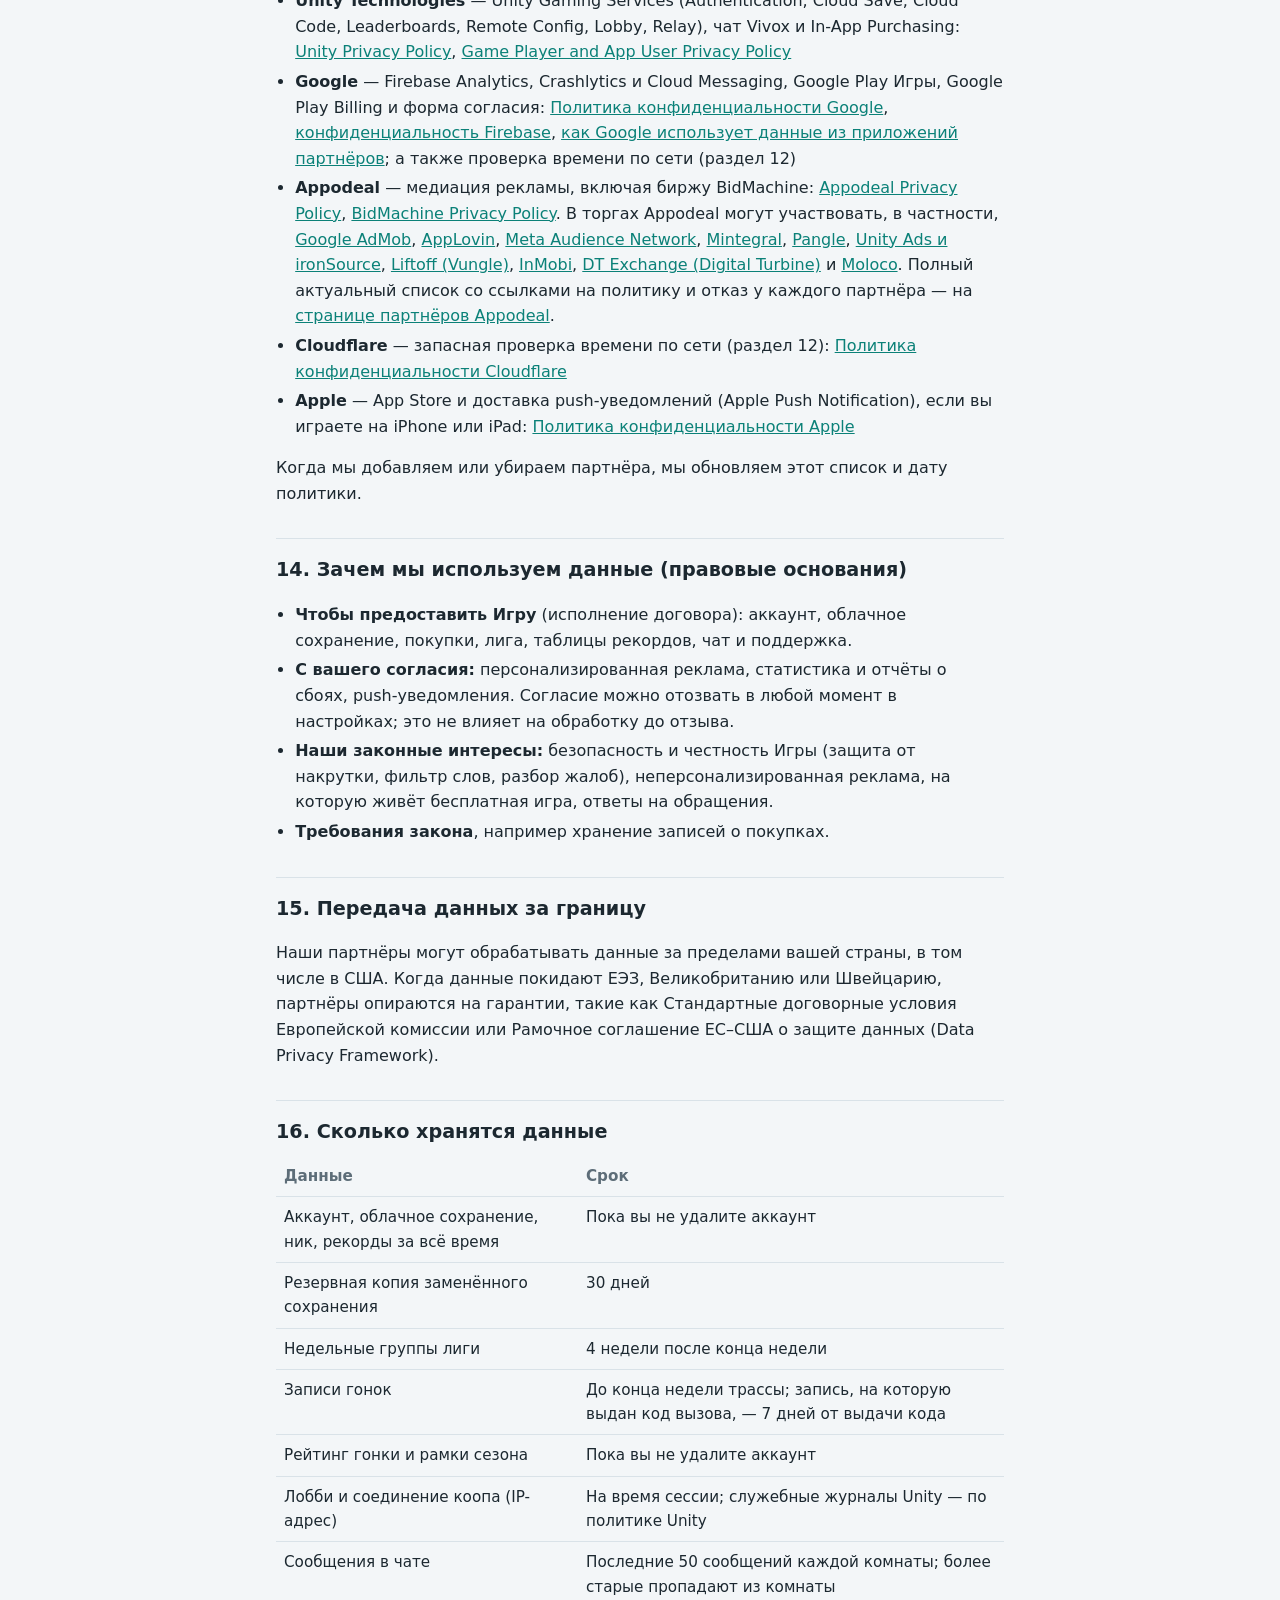
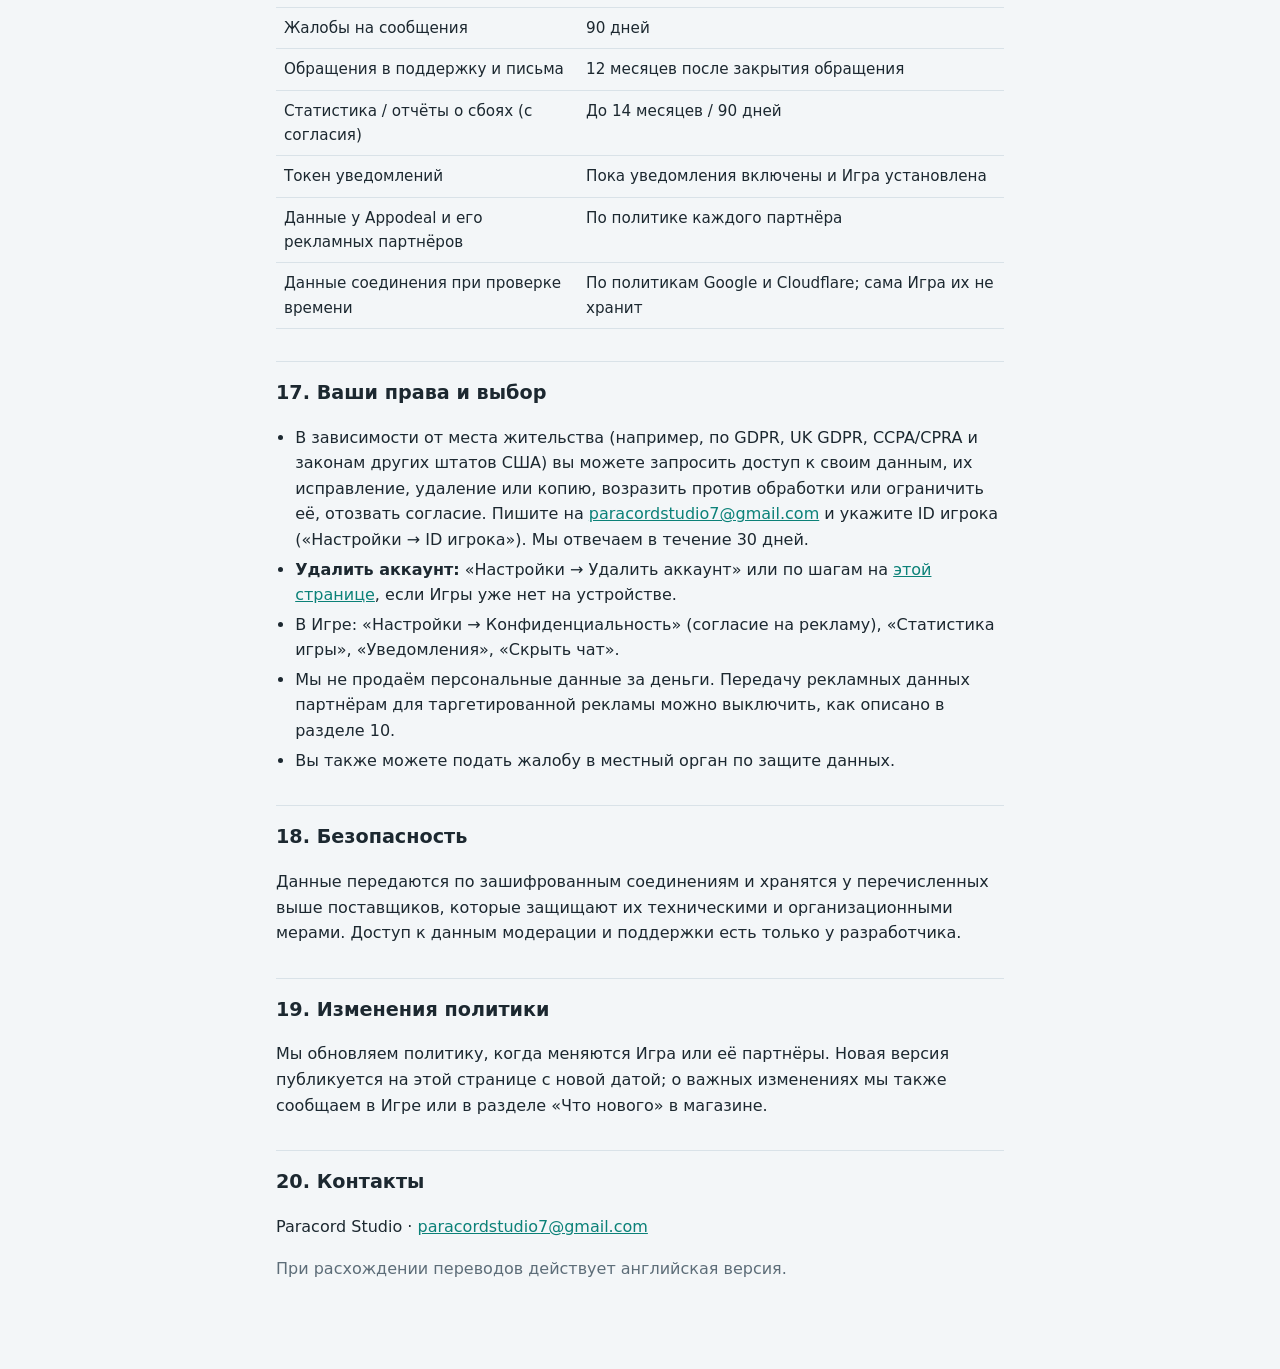
==== commit 25dae438: "Policy: drop Yandex Ads/AppMetrica (removed from the MAGRIFT build, DEC-M5-18) Co-Authored-By: Claud" ====
--- a/ru/index.html
+++ b/ru/index.html
@@ -202,10 +202,8 @@
       <a href="https://unity.com/legal/game-player-and-app-user-privacy-policy" rel="noopener">Unity Ads и ironSource</a>,
       <a href="https://liftoff.ai/privacy-policy/" rel="noopener">Liftoff (Vungle)</a>,
       <a href="https://advertising.inmobi.com/privacy-policy" rel="noopener">InMobi</a>,
-      <a href="https://www.digitalturbine.com/legal/privacy-policy" rel="noopener">DT Exchange (Digital Turbine)</a>,
-      <a href="https://www.moloco.com/terms-and-policies/privacy-portal" rel="noopener">Moloco</a> и
-      <a href="https://yandex.ru/legal/confidential/" rel="noopener">Яндекс Реклама</a> (в её SDK входит аналитика AppMetrica
-      от Яндекса; она работает только вместе с Appodeal, поэтому у игроков младше 13 — никогда). Полный актуальный список
+      <a href="https://www.digitalturbine.com/legal/privacy-policy" rel="noopener">DT Exchange (Digital Turbine)</a> и
+      <a href="https://www.moloco.com/terms-and-policies/privacy-portal" rel="noopener">Moloco</a>. Полный актуальный список
       со ссылками на политику и отказ у каждого партнёра — на
       <a href="https://appodeal.com/partners-privacy-policies/" rel="noopener">странице партнёров Appodeal</a>.</li>
     <li><strong>Cloudflare</strong> — запасная проверка времени по сети (раздел 12):
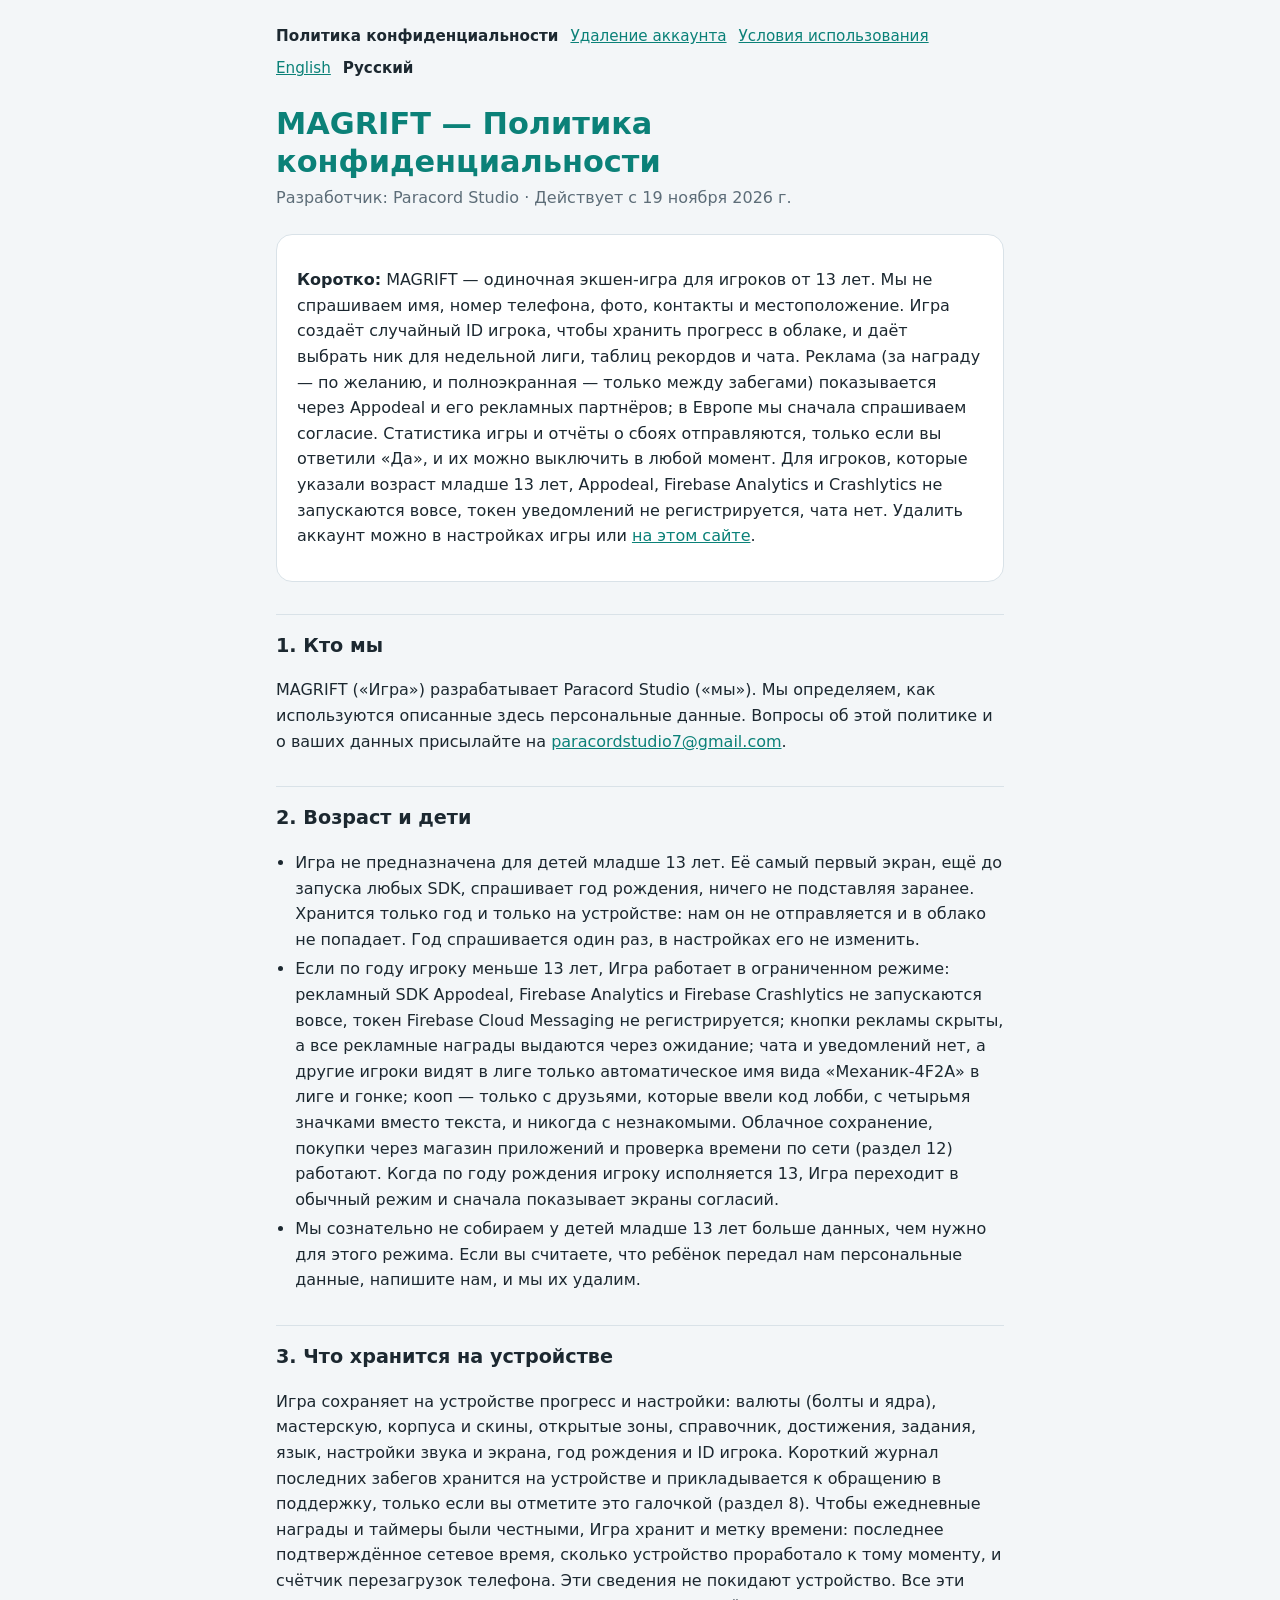
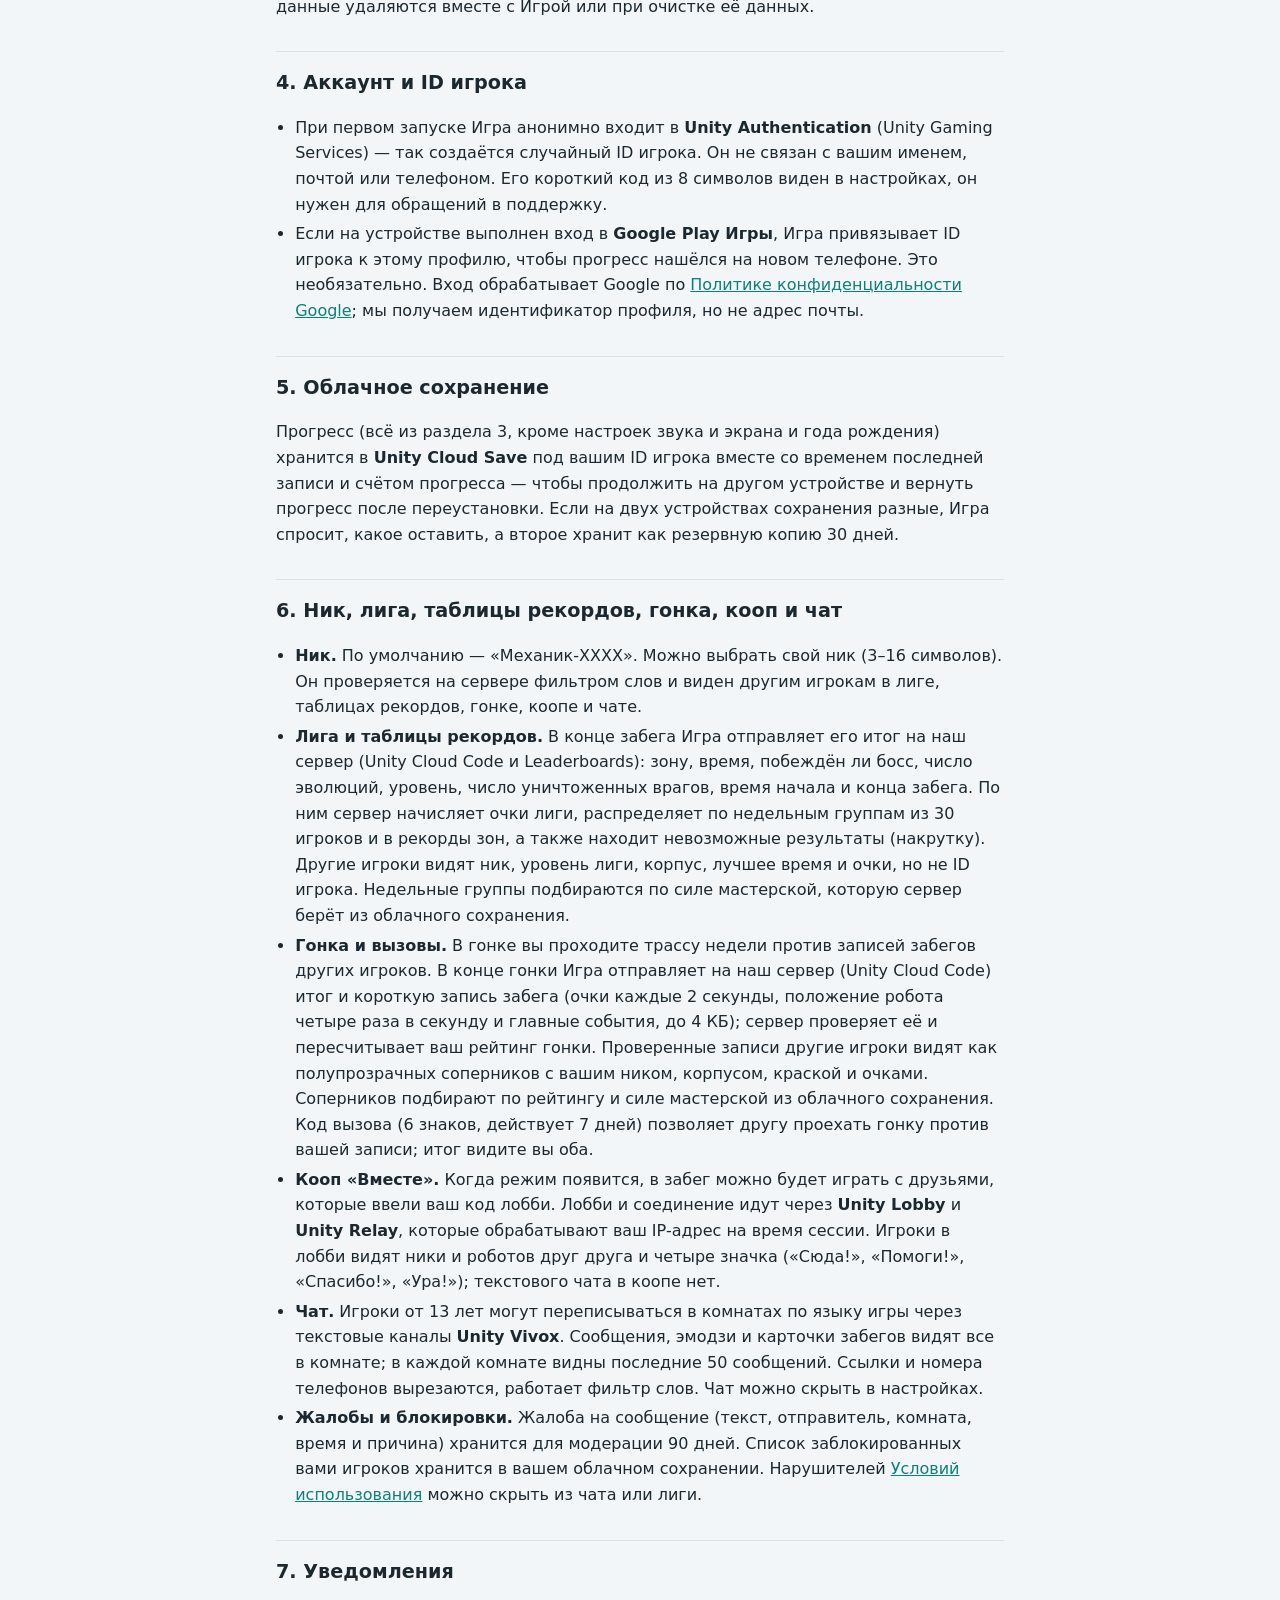
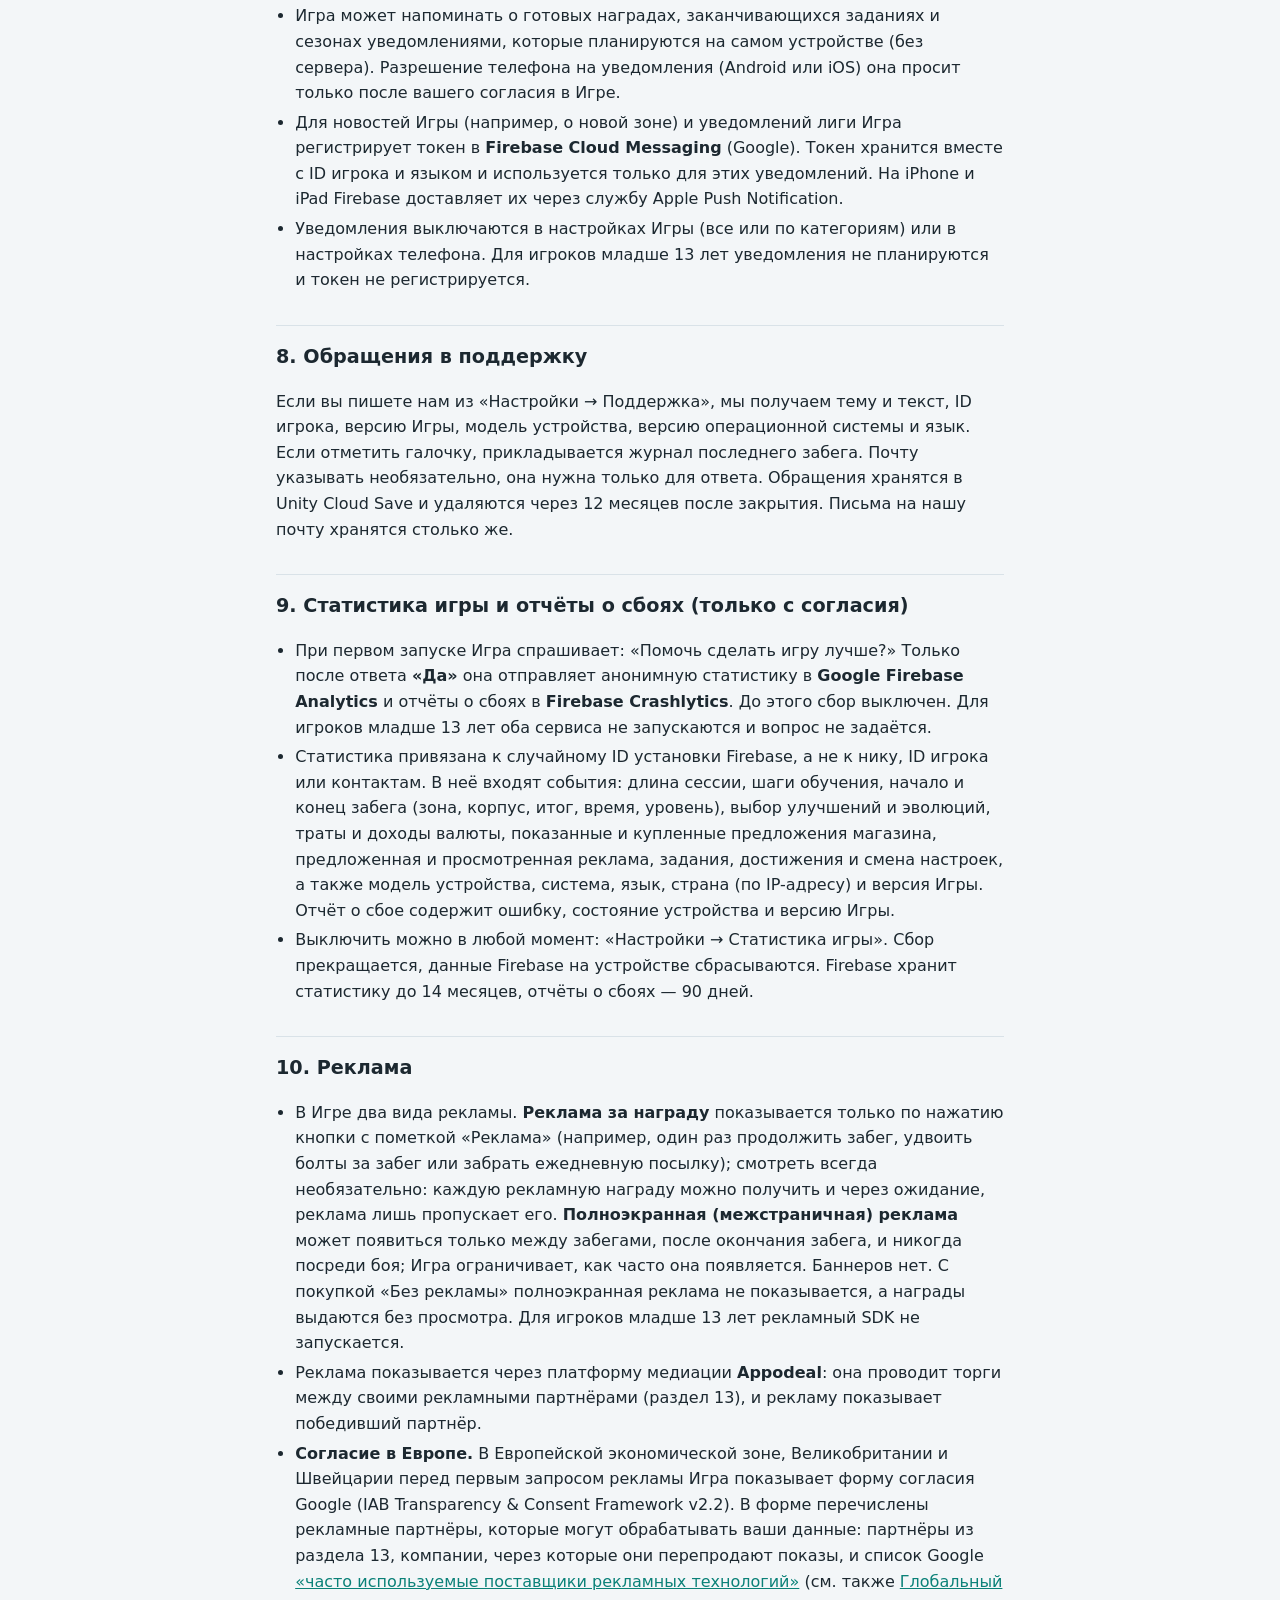
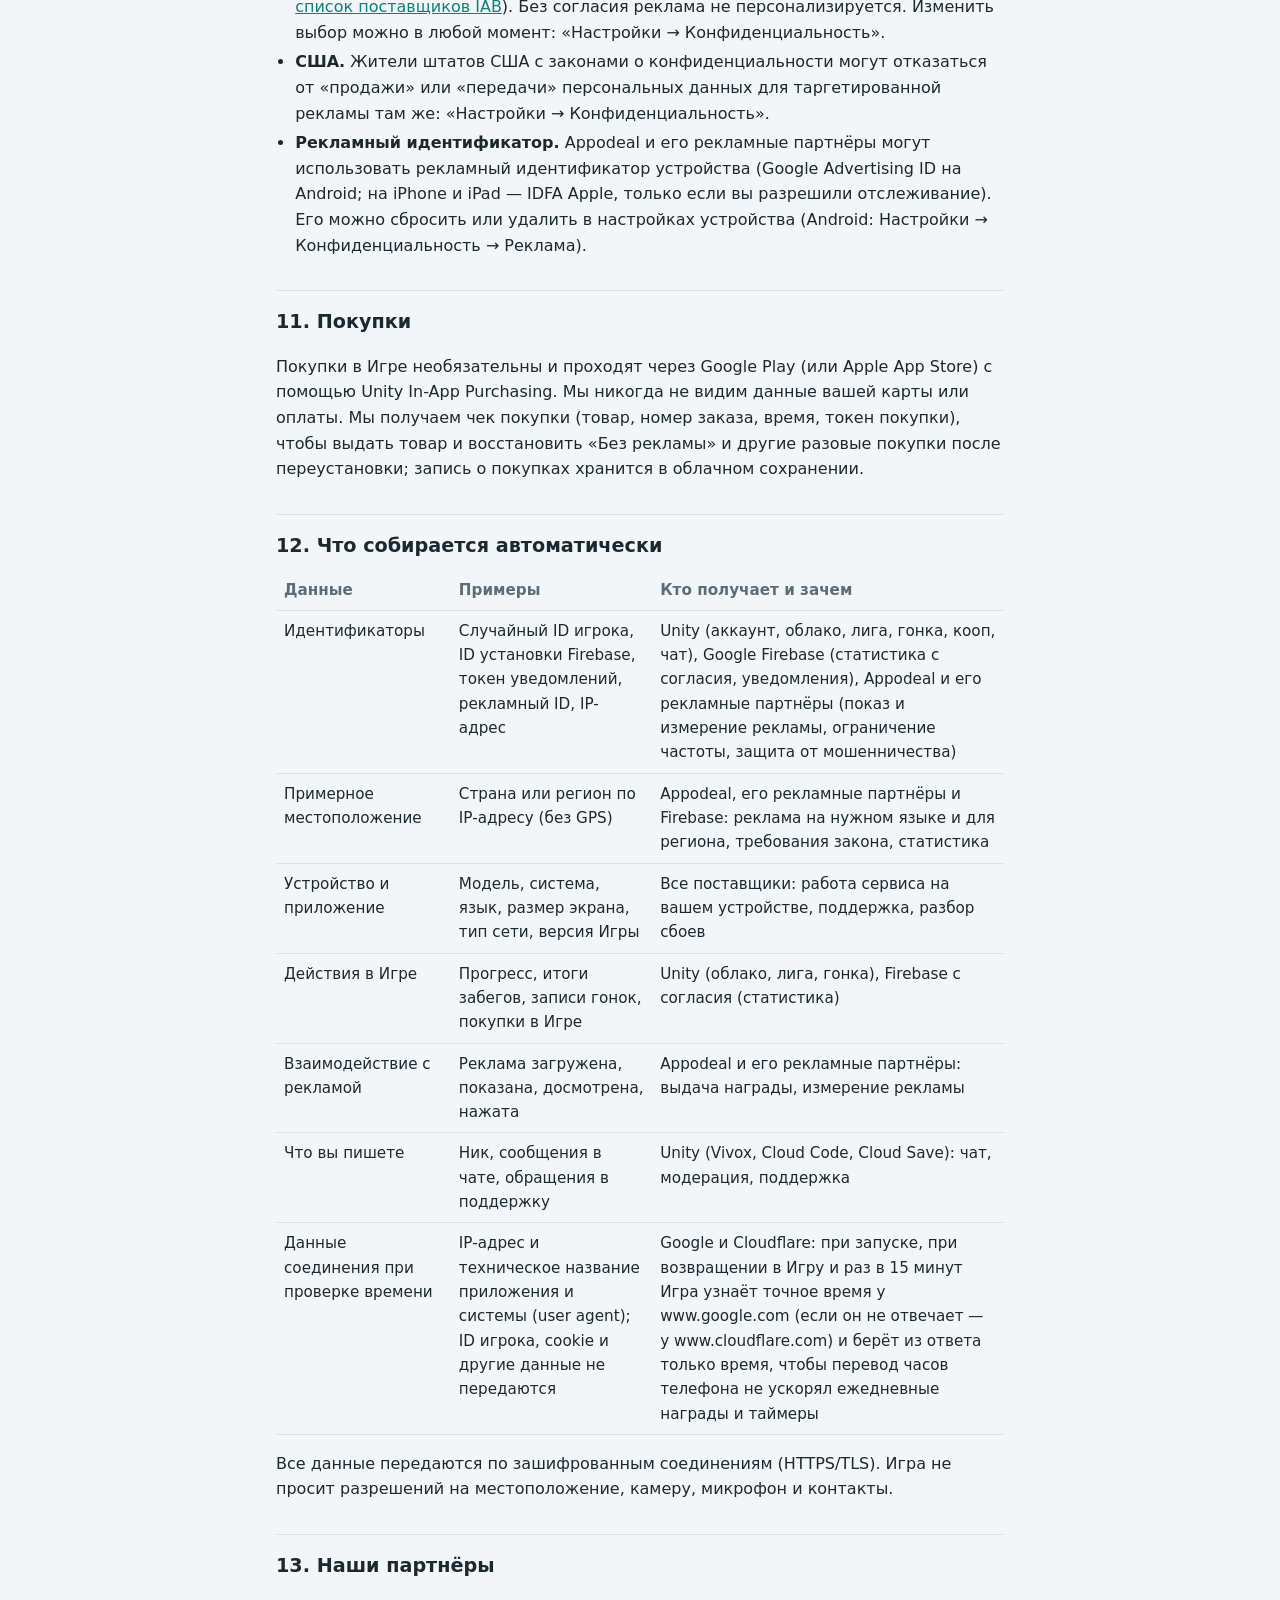
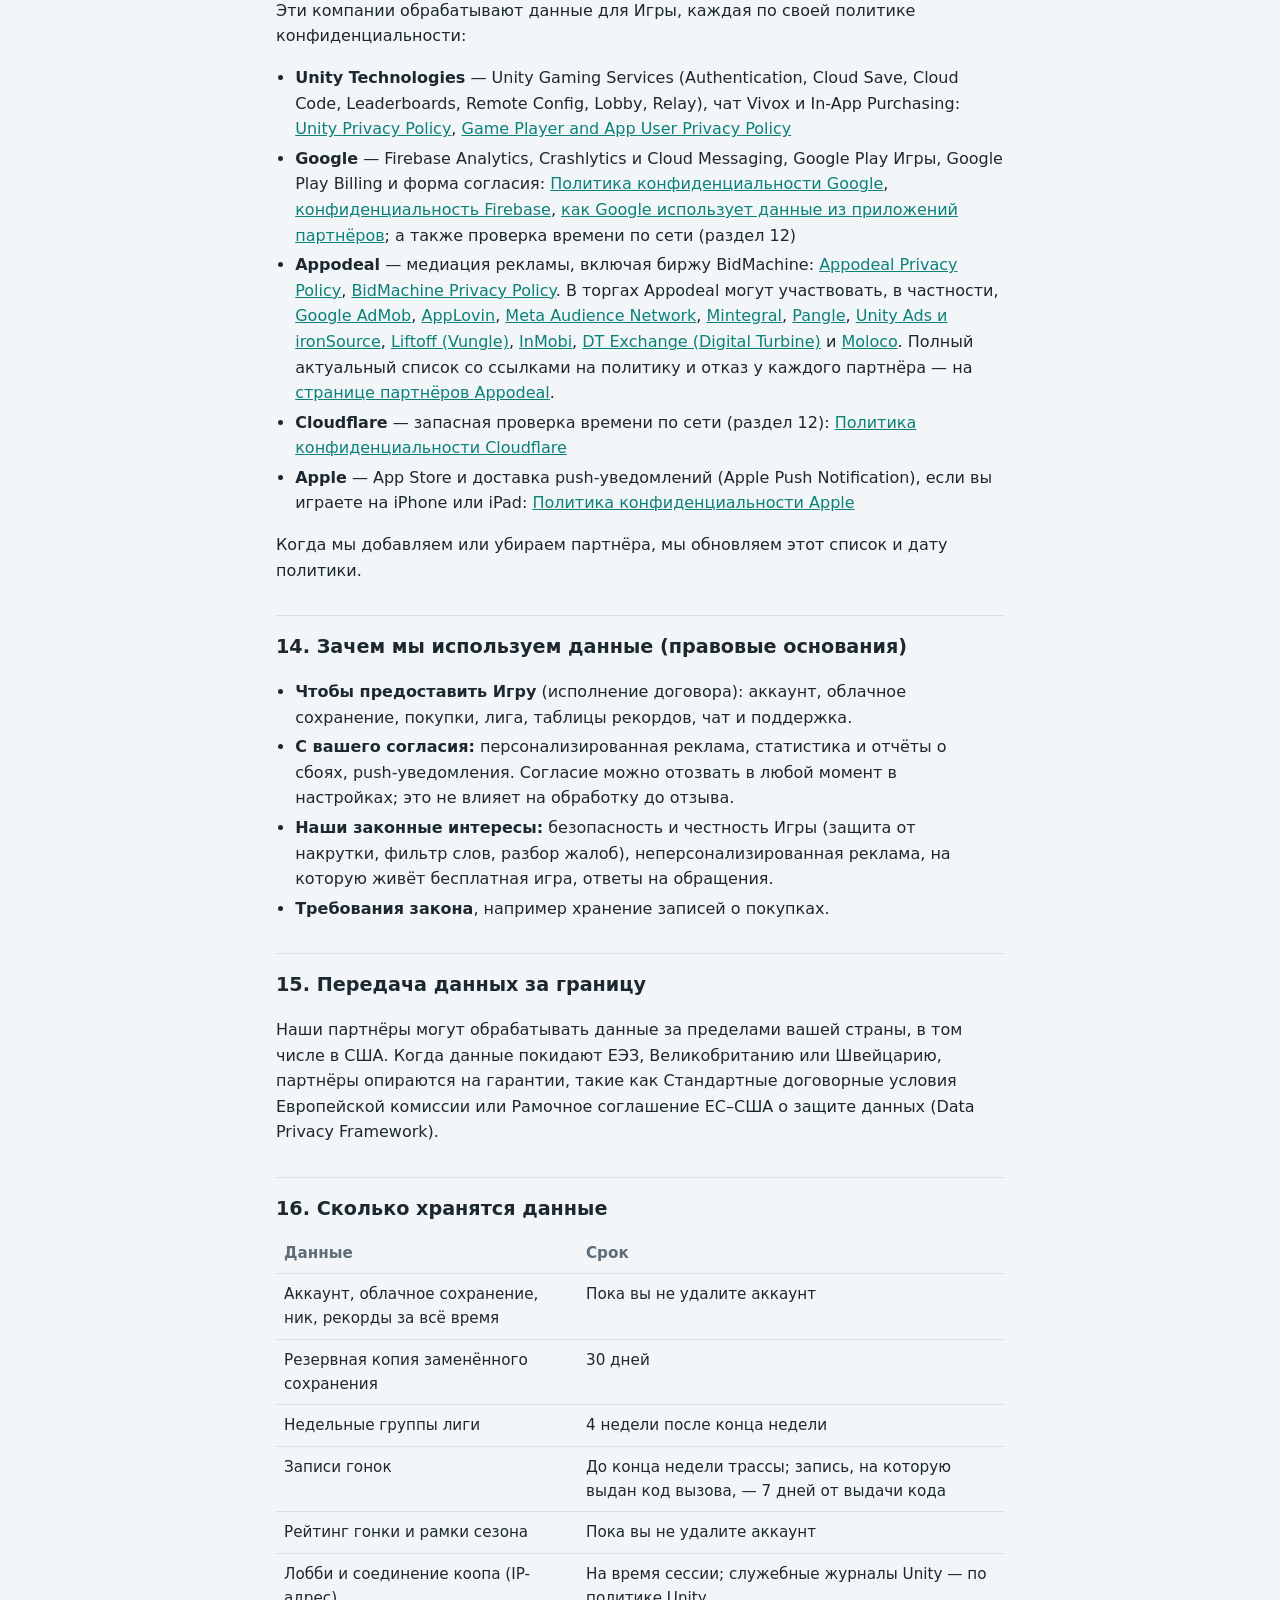
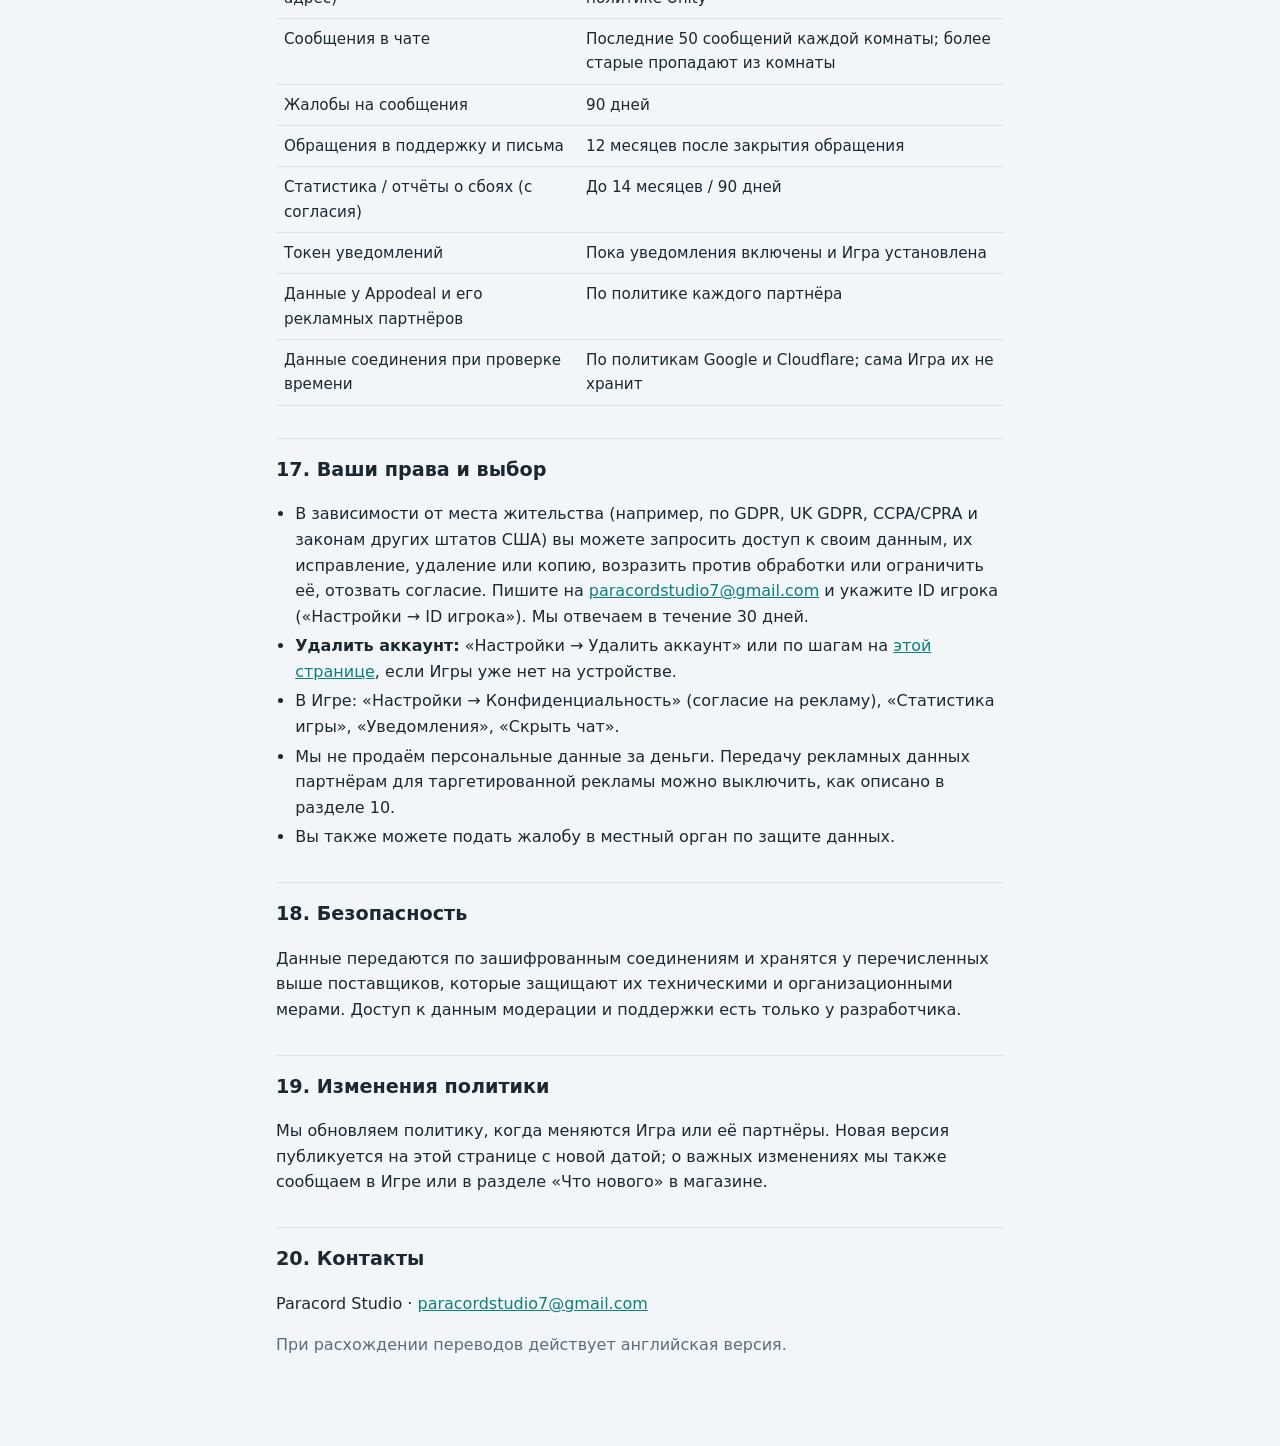
==== commit 385672a9: "Policy and terms: full-screen ads between runs (MAGRIFT DEC-055, build 4); effective 19 November 202" ====
--- a/ru/index.html
+++ b/ru/index.html
@@ -14,12 +14,13 @@
   </nav>
 
   <h1>MAGRIFT — Политика конфиденциальности</h1>
-  <p class="meta">Разработчик: Paracord Studio · Действует с 16 ноября 2026 г.</p>
+  <p class="meta">Разработчик: Paracord Studio · Действует с 19 ноября 2026 г.</p>
 
   <div class="card">
     <p><strong>Коротко:</strong> MAGRIFT — одиночная экшен-игра для игроков от 13 лет. Мы не спрашиваем имя, номер телефона,
     фото, контакты и местоположение. Игра создаёт случайный ID игрока, чтобы хранить прогресс в облаке, и даёт выбрать ник
-    для недельной лиги, таблиц рекордов и чата. Реклама за награду, только по желанию, показывается через Appodeal и его
+    для недельной лиги, таблиц рекордов и чата. Реклама (за награду — по желанию, и полноэкранная —
+    только между забегами) показывается через Appodeal и его
     рекламных партнёров; в Европе мы сначала спрашиваем согласие. Статистика игры и отчёты о сбоях отправляются, только если
     вы ответили «Да», и их можно выключить в любой момент. Для игроков, которые указали возраст младше 13 лет, Appodeal,
     Firebase Analytics и Crashlytics не запускаются вовсе, токен уведомлений не регистрируется, чата нет. Удалить аккаунт
@@ -134,10 +135,12 @@
 
   <h2>10. Реклама</h2>
   <ul>
-    <li>В Игре есть <strong>только реклама за награду</strong> и только по нажатию кнопки с пометкой «Реклама» (например,
-    один раз продолжить забег, удвоить болты за забег или забрать ежедневную посылку). Баннеров и рекламы, прерывающей игру,
-    нет. Смотреть всегда необязательно: каждую рекламную награду можно получить и через ожидание, реклама лишь пропускает
-    его. С покупкой «Без рекламы» награды выдаются без просмотра. Для игроков младше 13 лет рекламный SDK не запускается.</li>
+    <li>В Игре два вида рекламы. <strong>Реклама за награду</strong> показывается только по нажатию кнопки с пометкой
+    «Реклама» (например, один раз продолжить забег, удвоить болты за забег или забрать ежедневную посылку); смотреть всегда
+    необязательно: каждую рекламную награду можно получить и через ожидание, реклама лишь пропускает его.
+    <strong>Полноэкранная (межстраничная) реклама</strong> может появиться только между забегами, после окончания забега, и
+    никогда посреди боя; Игра ограничивает, как часто она появляется. Баннеров нет. С покупкой «Без рекламы» полноэкранная
+    реклама не показывается, а награды выдаются без просмотра. Для игроков младше 13 лет рекламный SDK не запускается.</li>
     <li>Реклама показывается через платформу медиации <strong>Appodeal</strong>: она проводит торги между своими рекламными
     партнёрами (раздел 13), и рекламу показывает победивший партнёр.</li>
     <li><strong>Согласие в Европе.</strong> В Европейской экономической зоне, Великобритании и Швейцарии перед первым
